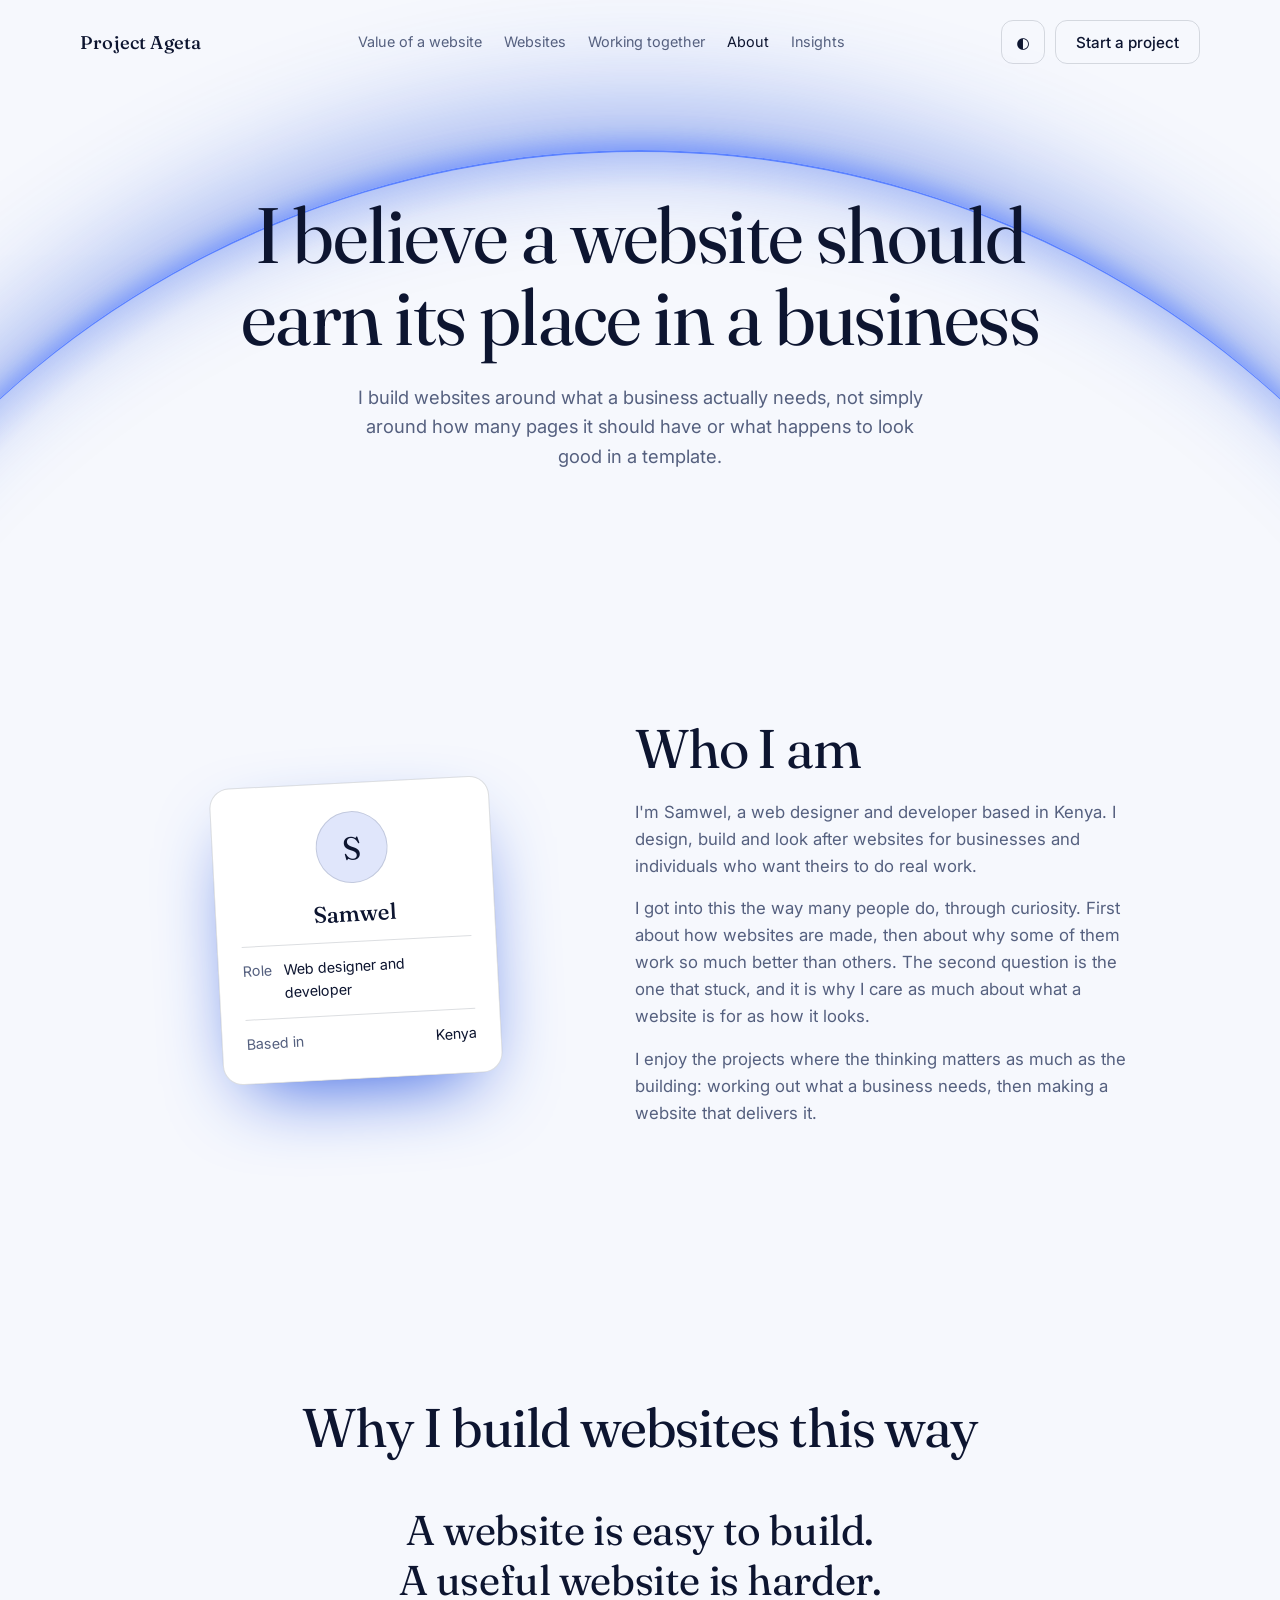
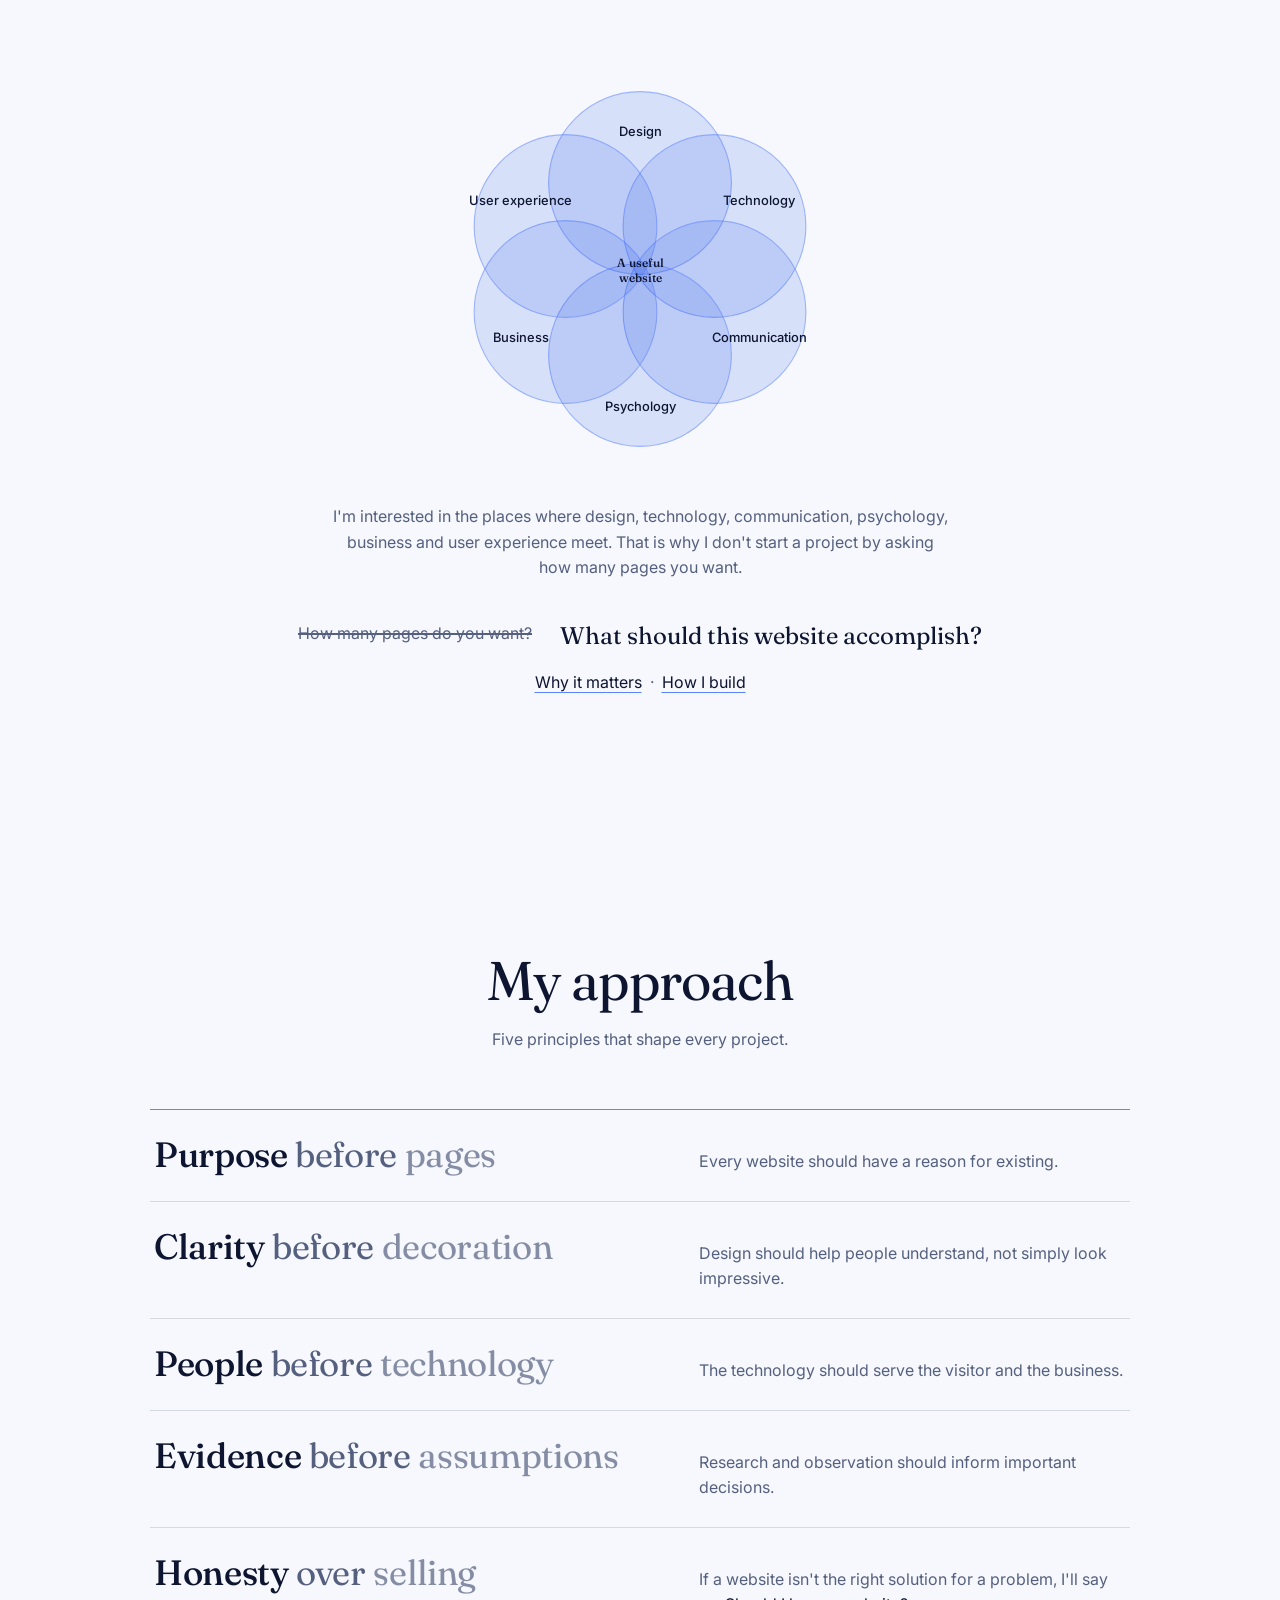
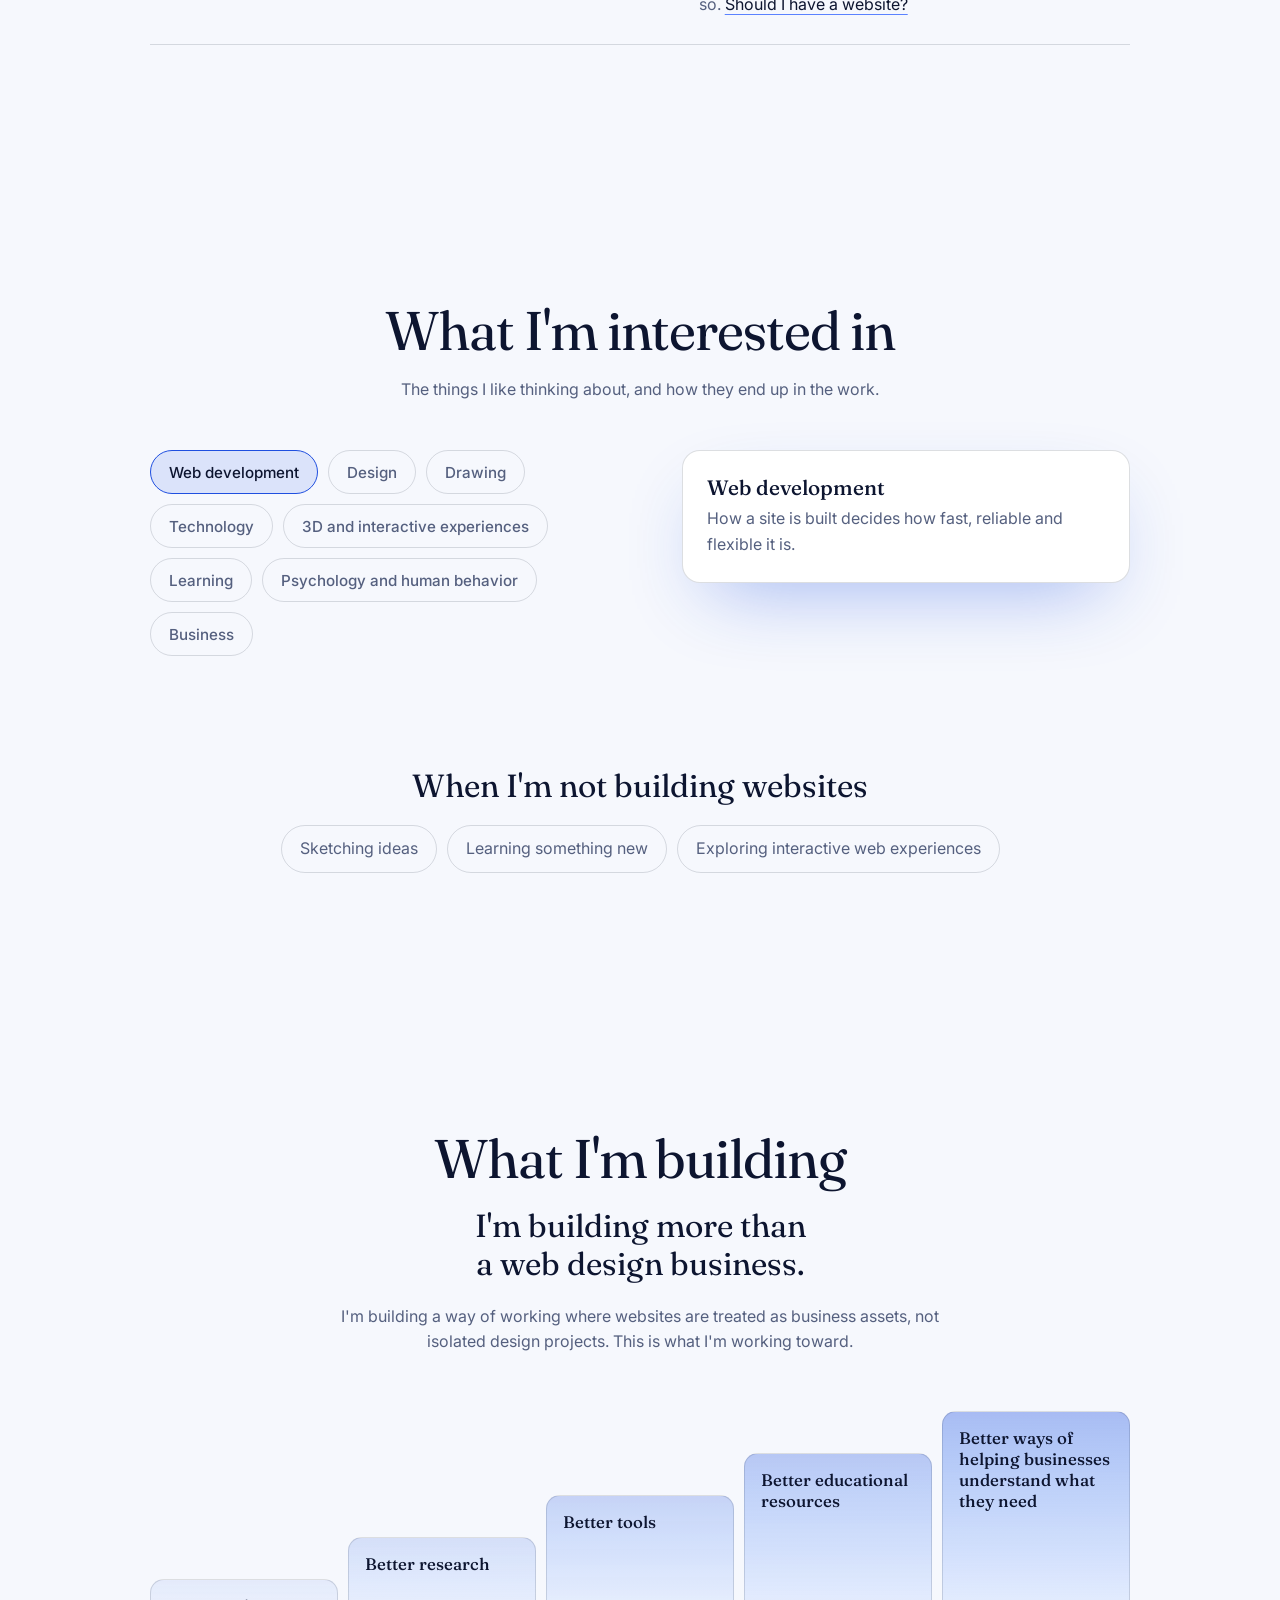
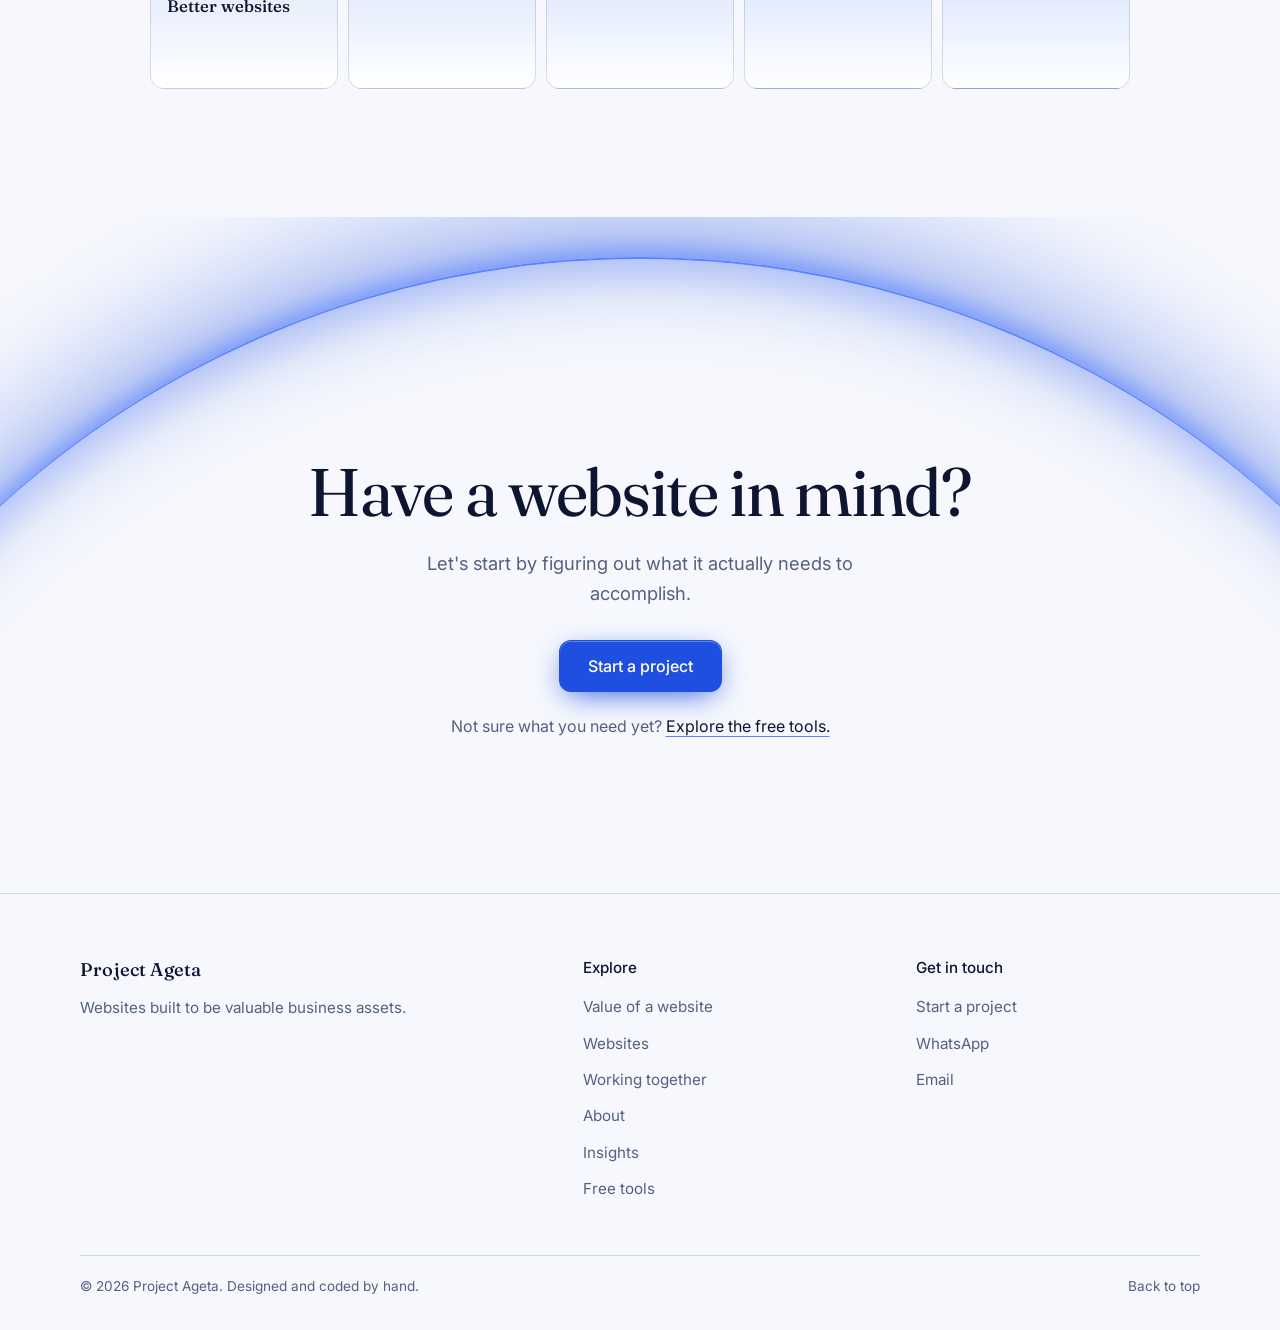
==== about.html @ 645644cd "Add files via upload" ====
<!DOCTYPE html>
<html lang="en">
<head>
<meta charset="utf-8">
<meta name="viewport" content="width=device-width, initial-scale=1, viewport-fit=cover">
<title>About | Project Ageta</title>
<link rel="stylesheet" href="https://fonts.googleapis.com/css2?family=Fraunces:opsz,wght@9..144,400;9..144,500&family=Inter:wght@400;500&display=swap">
<link rel="stylesheet" href="styles.css">
</head>
<body class="pg-about">
<section class="p1">
<div class="arc" aria-hidden="true"></div>
<div class="top" style="position:relative;padding:0">
<header>
<a class="brand" href="index.html">Project Ageta</a>
<nav id="nav" aria-label="Main"><a href="value-of-a-website.html">Value of a website</a><a href="websites.html">Websites</a><a href="working-together.html">Working together</a><a href="about.html" aria-current="page">About</a><a href="insights.html">Insights</a><a class="only-m" href="start-a-project.html">Start a project</a></nav>
<div class="hd-r"><button class="btn tg" id="tg" aria-label="Toggle light and dark theme">&#9680;</button><a class="btn start" href="start-a-project.html">Start a project</a><button class="btn tg burger" id="bg" aria-label="Open menu" aria-expanded="false" aria-controls="nav"><span></span><span></span><span></span></button></div>
</header>
</div>
<div class="in">
<h1>I believe a website should earn its place in a business</h1>
<p class="lead">I build websites around what a business actually needs, not simply around how many pages it should have or what happens to look good in a template.</p>
</div>
</section>
<section class="sec" id="who">
<div class="two">
<div class="idc"><div class="a2">S</div><b>Samwel</b><div class="r"><span>Role</span><span>Web designer and developer</span></div><div class="r"><span>Based in</span><span>Kenya</span></div></div>
<div><h2>Who I am</h2>
<p>I'm Samwel, a web designer and developer based in Kenya. I design, build and look after websites for businesses and individuals who want theirs to do real work.</p>
<p>I got into this the way many people do, through curiosity. First about how websites are made, then about why some of them work so much better than others. The second question is the one that stuck, and it is why I care as much about what a website is for as how it looks.</p>
<p>I enjoy the projects where the thinking matters as much as the building: working out what a business needs, then making a website that delivers it.</p></div>
</div>
</section>
<section class="sec" id="why">
<div class="in">
<div class="sh"><h2>Why I build websites this way</h2></div>
<p class="big">A website is easy to build. A useful website is harder.</p>
<svg class="iv" viewBox="0 0 400 400" role="img" aria-label="Six overlapping circles: design, technology, communication, psychology, business and user experience, meeting in the middle"><circle cx="200.0" cy="120.0" r="85"/><circle cx="269.3" cy="160.0" r="85"/><circle cx="269.3" cy="240.0" r="85"/><circle cx="200.0" cy="280.0" r="85"/><circle cx="130.7" cy="240.0" r="85"/><circle cx="130.7" cy="160.0" r="85"/><text x="200.0" y="76.0">Design</text><text x="310.9" y="140.0">Technology</text><text x="310.9" y="268.0">Communication</text><text x="200.0" y="332.0">Psychology</text><text x="89.1" y="268.0">Business</text><text x="89.1" y="140.0">User experience</text><text class="c" x="200" y="198">A useful</text><text class="c" x="200" y="212">website</text></svg>
<p class="wh">I'm interested in the places where design, technology, communication, psychology, business and user experience meet. That is why I don't start a project by asking how many pages you want.</p>
<div class="qq"><s>How many pages do you want?</s><b>What should this website accomplish?</b></div>
<p class="wh"><a class="lk" href="value-of-a-website.html">Why it matters</a> &nbsp;&middot;&nbsp; <a class="lk" href="websites.html#process">How I build</a></p>
</div>
</section>
<section class="sec" id="approach">
<div class="in">
<div class="sh"><h2>My approach</h2><p>Five principles that shape every project.</p></div>
<div class="pn"><div class="pr2"><h3><b>Purpose</b> <i>before</i> <span>pages</span></h3><p>Every website should have a reason for existing.</p></div><div class="pr2"><h3><b>Clarity</b> <i>before</i> <span>decoration</span></h3><p>Design should help people understand, not simply look impressive.</p></div><div class="pr2"><h3><b>People</b> <i>before</i> <span>technology</span></h3><p>The technology should serve the visitor and the business.</p></div><div class="pr2"><h3><b>Evidence</b> <i>before</i> <span>assumptions</span></h3><p>Research and observation should inform important decisions.</p></div><div class="pr2"><h3><b>Honesty</b> <i>over</i> <span>selling</span></h3><p>If a website isn't the right solution for a problem, I'll say so. <a class="lk" href="free-tools.html#should-i">Should I have a website?</a></p></div></div>
</div>
</section>
<section class="sec" id="interests">
<div class="in">
<div class="sh"><h2>What I'm interested in</h2><p>The things I like thinking about, and how they end up in the work.</p></div>
<div class="ig"><div class="ic" id="ic"></div><div class="iw" id="iw" aria-live="polite"></div></div>
<div class="out2"><h3>When I'm not building websites</h3><div><span>Sketching ideas</span><span>Learning something new</span><span>Exploring interactive web experiences</span></div></div>
</div>
</section>
<section class="sec" id="building">
<div class="in">
<div class="sh"><h2>What I'm building</h2><p class="pl">I'm building more than a web design business.</p></div>
<p class="wh">I'm building a way of working where websites are treated as business assets, not isolated design projects. This is what I'm working toward.</p>
<div class="sc"><div style="min-height:110px;--a:8%">Better websites</div><div style="min-height:152px;--a:15%">Better research</div><div style="min-height:194px;--a:22%">Better tools</div><div style="min-height:236px;--a:29%">Better educational resources</div><div style="min-height:278px;--a:36%">Better ways of helping businesses understand what they need</div></div>
</div>
</section>
<section class="cta7" id="start">
<div class="arc hi" aria-hidden="true"></div>
<div class="in">
<h2>Have a website in mind?</h2>
<p class="lead2">Let's start by figuring out what it actually needs to accomplish.</p>
<a class="btn solid" href="start-a-project.html">Start a project</a>
<p class="alt">Not sure what you need yet? <a href="free-tools.html">Explore the free tools.</a></p>
</div>
</section>
<footer>
<div class="ft">
<div><a class="brand" href="#">Project Ageta</a><p>Websites built to be valuable business assets.</p></div>
<div><h4>Explore</h4><ul><li><a href="value-of-a-website.html">Value of a website</a></li><li><a href="websites.html">Websites</a></li><li><a href="working-together.html">Working together</a></li><li><a href="about.html">About</a></li><li><a href="insights.html">Insights</a></li><li><a href="free-tools.html">Free tools</a></li></ul></div>
<div><h4>Get in touch</h4><ul><li><a href="start-a-project.html">Start a project</a></li><li><a href="https://wa.me/" data-contact="wa">WhatsApp</a></li><li><a href="mailto:" data-contact="email">Email</a></li></ul></div>
</div>
<div class="fb"><span>&copy; 2026 Project Ageta. Designed and coded by hand.</span><a href="#">Back to top</a></div>
</footer>
<script src="script.js" defer></script>
</body>
</html>
---- styles.css ----
/* ==========================================================
   Project Ageta: styles.css
   1. Shared base (tokens, reset, header, buttons, footer)
   2. Shared components used on more than one page
   3. Page styles, each scoped to its <body class="pg-...">
   ========================================================== */

/* 1. Shared base */
:root{--bg:#F6F8FD;--ink:#0D1530;--mute:#55607F;--line:rgba(13,21,48,.14);--panel:#fff;--blue:#1F4FE0;--glow:#5B82FF;--serif:"Fraunces",Georgia,serif;--sans:"Inter",system-ui,-apple-system,"Segoe UI",sans-serif; box-sizing:border-box;padding-top:env(safe-area-inset-top,0px);padding-bottom:env(safe-area-inset-bottom,0px)}
@media (prefers-color-scheme:dark){
:root:not([data-theme="light"]){--bg:#050916;--ink:#EEF2FF;--mute:#9AA5C9;--line:rgba(160,180,255,.18);--panel:#0B1226;--blue:#4D74FF;--glow:#7C9BFF}
}
:root[data-theme="dark"]{--bg:#050916;--ink:#EEF2FF;--mute:#9AA5C9;--line:rgba(160,180,255,.18);--panel:#0B1226;--blue:#4D74FF;--glow:#7C9BFF}
html{scroll-padding-top:env(safe-area-inset-top,0px)}
*,*::before,*::after{box-sizing:border-box;transition:background-color 1.4s ease,color 1.4s ease,border-color 1.4s ease,box-shadow 1.4s ease}
body{margin:0;background:var(--bg);color:var(--ink);font:400 1rem/1.6 var(--sans);-webkit-font-smoothing:antialiased;overflow-x:hidden}
a{color:inherit;text-decoration:none}
:focus-visible{outline:2px solid var(--glow);outline-offset:3px;border-radius:6px}
.arc{position:absolute;left:50%;top:150px;width:min(190vw,1900px);aspect-ratio:1;transform:translateX(-50%);border-radius:50%;pointer-events:none; border-top:2px solid var(--glow);background:radial-gradient(closest-side,transparent 96%,color-mix(in srgb,var(--glow) 16%,transparent) 100%); box-shadow:0 -6px 24px color-mix(in srgb,var(--glow) 70%,transparent),0 -40px 120px color-mix(in srgb,var(--blue) 45%,transparent),inset 0 40px 90px -30px color-mix(in srgb,var(--blue) 35%,transparent)}
header{display:flex;flex-wrap:wrap;align-items:center;justify-content:space-between;gap:8px 24px;padding:20px 0}
.brand{font:500 1.15rem var(--serif);letter-spacing:.01em}
nav{display:flex;flex-wrap:wrap;gap:4px 22px;font-size:.9rem;color:var(--mute)}
nav a:hover{color:var(--ink)}
nav .only-m{display:none}
.hd-r{display:flex;align-items:center;gap:10px}
.btn{display:inline-flex;align-items:center;justify-content:center;min-height:44px;padding:0 20px;border-radius:12px;font:500 .95rem var(--sans);border:1px solid var(--line);background:transparent;color:var(--ink);cursor:pointer}
.btn.solid{background:var(--blue);border-color:transparent;color:#fff;box-shadow:0 8px 30px -8px var(--blue),inset 0 1px 0 rgba(255,255,255,.3)}
.btn.solid:hover{filter:brightness(1.1)}
.tg{width:44px;padding:0}
.burger{display:none;flex-direction:column;gap:5px}
.burger span{display:block;width:18px;height:2px;border-radius:2px;background:var(--ink)}
@media (max-width:640px){
.hd-r .start{display:none}
.burger{display:inline-flex}
nav{display:none;order:3;width:100%;flex-direction:column;gap:0;text-align:center;font-size:1rem;border-top:1px solid var(--line);margin-top:8px}
nav.open{display:flex}
nav a{padding:12px 0;border-bottom:1px solid var(--line)}
nav .only-m{display:block;color:var(--ink)}
}
@media (prefers-reduced-motion:reduce){
*{transition:none!important}
}
.sec{padding:clamp(72px,10vw,128px) 20px;position:relative}
.in{max-width:1120px;margin:0 auto}
.sh{max-width:44rem;margin:0 auto;text-align:center}
h2{font:400 clamp(2rem,4.4vw,3.4rem)/1.1 var(--serif);letter-spacing:-.02em;margin:0;text-wrap:balance}
.sh p{color:var(--mute);margin:16px auto 0;max-width:34rem}
.more{margin-top:40px;text-align:center}
.arc.hi{top:40px}
footer{border-top:1px solid var(--line);padding:64px 20px 32px}
.ft{max-width:1120px;margin:0 auto;display:grid;grid-template-columns:1.6fr 1fr 1fr;gap:48px}
.ft p{margin:12px 0 0;max-width:22rem;color:var(--mute);font-size:.95rem}
.ft h4{font:500 .95rem var(--sans);margin:0 0 12px}
.ft ul{list-style:none;margin:0;padding:0}
.ft li a{display:inline-block;padding:6px 0;color:var(--mute);font-size:.95rem}
.ft li a:hover{color:var(--ink)}
.fb{max-width:1120px;margin:48px auto 0;padding-top:20px;border-top:1px solid var(--line);display:flex;justify-content:space-between;flex-wrap:wrap;gap:8px 24px;color:var(--mute);font-size:.85rem}
.fb a:hover{color:var(--ink)}
@media (max-width:760px){
footer{padding-top:48px}
.ft{grid-template-columns:1fr 1fr;gap:36px 24px}
.ft>div:first-child{grid-column:1/-1}
}

/* 2. Shared components */
.tiers{display:grid;grid-template-columns:repeat(3,1fr);align-items:end;max-width:1000px;margin:64px auto 0}
.tier{position:relative;display:flex;flex-direction:column;padding:28px;border:1px solid color-mix(in srgb,var(--glow) var(--g),var(--line));border-radius:20px;background:var(--panel);box-shadow:0 30px 80px -30px color-mix(in srgb,var(--blue) var(--g),transparent)}
.lv{display:flex;gap:6px;margin-bottom:20px}
.fine{margin:14px 0 0;text-align:center;font-size:.85rem;color:var(--mute)}
@media (max-width:860px){
.tiers{grid-template-columns:1fr;align-items:stretch;gap:16px}
}
.dc{flex:none;width:9px;height:9px;border-radius:50%;background:#F2B33D;box-shadow:0 0 0 4px rgba(242,179,61,.25)}
.pill{font-size:.72rem;padding:1px 8px;border:1px solid var(--line);border-radius:999px;background:var(--panel);color:var(--mute);white-space:nowrap}
.strip{position:relative;display:grid;grid-template-columns:repeat(4,1fr);gap:32px;max-width:1000px;margin:64px auto 0}
.strip::before{content:"";position:absolute;left:0;right:0;top:7px;height:1px;background:linear-gradient(90deg,var(--line),var(--blue))}
.st{position:relative;padding-top:38px}
.st::before{content:"";position:absolute;left:0;top:0;width:15px;height:15px;border-radius:50%;background:var(--bg);border:1px solid var(--line)}
.st:nth-child(2)::before{border-color:color-mix(in srgb,var(--blue) 30%,var(--line))}
.st:nth-child(3)::before{border-color:color-mix(in srgb,var(--blue) 65%,var(--line))}
.st:nth-child(4)::before{background:var(--blue);border-color:var(--blue);box-shadow:0 0 18px var(--blue)}
.st .n{display:block;font:400 2.6rem/1 var(--serif);font-variant-numeric:tabular-nums;color:var(--mute)}
@media (max-width:760px){
.strip{grid-template-columns:1fr;gap:36px}
.strip::before{right:auto;left:7px;top:8px;bottom:8px;width:1px;height:auto;background:linear-gradient(180deg,var(--line),var(--blue))}
}
.alt{margin:22px 0 0;color:var(--mute)}
.top{max-width:1120px;margin:0 auto;padding:0 20px}
nav a[aria-current]{color:var(--ink)}
.cta7{position:relative;overflow:hidden;padding:clamp(150px,20vw,240px) 20px clamp(96px,12vw,160px);text-align:center}
.big{max-width:720px;margin:48px auto 0;text-align:center;font:400 clamp(1.6rem,3.6vw,2.6rem)/1.2 var(--serif);letter-spacing:-.01em;text-wrap:balance}
.lk{color:var(--ink);text-decoration:underline;text-decoration-color:var(--glow);text-underline-offset:4px}

/* 3. Home (body.pg-home) */
:where(body.pg-home) .hero{position:relative;overflow:hidden;min-height:100vh;min-height:100svh;display:flex;flex-direction:column;padding:0 20px 48px}
:where(body.pg-home) .wrap{position:relative;width:100%;max-width:1120px;margin:0 auto;flex:1;display:flex;flex-direction:column}
:where(body.pg-home) .split{flex:1;display:flex;align-items:center;justify-content:center;padding:32px 0 24px}
:where(body.pg-home) .copy{max-width:820px;text-align:center}
:where(body.pg-home) .eyebrow{display:inline-block;padding:6px 16px;border:1px solid var(--line);border-radius:999px;font-size:.85rem;color:var(--mute);background:color-mix(in srgb,var(--panel) 70%,transparent)}
:where(body.pg-home) h1{font:400 clamp(2.4rem,6.4vw,4.9rem)/1.05 var(--serif);letter-spacing:-.02em;margin:24px auto 0;text-wrap:balance}
:where(body.pg-home) .hl{color:var(--blue)}
:where(body.pg-home) .lead{max-width:34rem;margin:22px auto 0;font-size:clamp(1rem,1.5vw,1.15rem);color:var(--mute)}
:where(body.pg-home) .cta{margin-top:32px;display:flex;flex-direction:column;align-items:center;gap:14px}
:where(body.pg-home) .cta .btn{min-height:52px;padding:0 28px;font-size:1rem}
:where(body.pg-home) .note{max-width:26rem;margin:0 auto;font-size:.85rem;color:var(--mute);opacity:0;transform:translateY(-4px);transition:opacity .25s,transform .25s;min-height:3.4em}
:where(body.pg-home) .cta:hover .note, :where(body.pg-home) .cta:focus-within .note{opacity:1;transform:none}
@media (hover:none){
:where(body.pg-home) .note{opacity:1;transform:none}
}
@media (max-width:640px){
:where(body.pg-home) .hero{padding:0 16px 40px}
:where(body.pg-home) .split{padding-top:40px}
}
@media (prefers-reduced-motion:reduce){
:where(body.pg-home) .note{opacity:1}
}
:where(body.pg-home) .vs{display:grid;grid-template-columns:1fr 1fr;margin:64px auto 0;max-width:920px;align-items:start}
:where(body.pg-home) .col{padding:32px;border:1px solid var(--line);border-radius:20px;background:var(--panel)}
:where(body.pg-home) .col h3{font:500 1.35rem var(--serif);margin:0 0 20px}
:where(body.pg-home) .col ul{list-style:none;margin:0;padding:0;display:grid;gap:14px}
:where(body.pg-home) .col li{display:flex;gap:12px;color:var(--mute)}
:where(body.pg-home) .col li::before{flex:none;width:20px;text-align:center}
:where(body.pg-home) .them{padding-right:48px}
:where(body.pg-home) .them li::before{content:"\00d7"}
:where(body.pg-home) .us{position:relative;z-index:1;margin:-20px 0 0 -16px;border-color:color-mix(in srgb,var(--glow) 55%,var(--line));box-shadow:0 30px 80px -30px color-mix(in srgb,var(--blue) 60%,transparent),0 0 0 6px color-mix(in srgb,var(--blue) 8%,transparent)}
:where(body.pg-home) .us li{color:var(--ink)}
:where(body.pg-home) .us li::before{content:"\2713";color:var(--blue)}
:where(body.pg-home) .mq{margin-top:48px;display:grid;gap:16px;-webkit-mask-image:linear-gradient(90deg,transparent,#000 8%,#000 92%,transparent);mask-image:linear-gradient(90deg,transparent,#000 8%,#000 92%,transparent)}
:where(body.pg-home) .mr{display:flex;width:max-content;animation:mq 70s linear infinite}
:where(body.pg-home) .mr.rev{animation-direction:reverse;animation-duration:85s}
:where(body.pg-home) .mq:hover .mr, :where(body.pg-home) .mq:focus-within .mr{animation-play-state:paused}
:where(body.pg-home) .v{display:block;width:270px;margin-right:16px;padding:18px 20px;border:1px solid var(--line);border-radius:16px;background:var(--panel);transition:border-color .3s,box-shadow .3s,background-color 1.4s,color 1.4s}
:where(body.pg-home) .v b{display:block;font:500 1.1rem var(--serif)}
:where(body.pg-home) .v span{display:block;margin-top:4px;font-size:.88rem;line-height:1.45;color:var(--mute)}
:where(body.pg-home) .v:hover, :where(body.pg-home) .v:focus-visible{border-color:var(--glow);box-shadow:0 12px 40px -16px var(--blue)}
@keyframes mq{to{transform:translateX(-50%)}}
@media (max-width:760px){
:where(body.pg-home) .vs{grid-template-columns:1fr}
:where(body.pg-home) .them{padding-right:32px}
:where(body.pg-home) .us{margin:16px 0 0}
:where(body.pg-home) .v{width:236px}
}
@media (prefers-reduced-motion:reduce){
:where(body.pg-home) .mr{animation:none}
:where(body.pg-home) .mq{overflow-x:auto}
}
:where(body.pg-home) .t1{--g:8%;min-height:360px;z-index:1;margin-right:-12px}
:where(body.pg-home) .t2{--g:30%;min-height:420px;z-index:2}
:where(body.pg-home) .t3{--g:55%;min-height:480px;z-index:3;margin-left:-12px}
:where(body.pg-home) .lv i{width:8px;height:8px;border-radius:50%;border:1px solid var(--blue)}
:where(body.pg-home) .lv i.on{background:var(--blue)}
:where(body.pg-home) .tier h3{font:500 1.6rem var(--serif);margin:0}
:where(body.pg-home) .tier .for{margin:8px 0 0;color:var(--mute);font-size:.95rem}
:where(body.pg-home) .tier ul{list-style:none;margin:auto 0 0;padding:20px 0 0;border-top:1px solid var(--line);display:grid;gap:10px;font-size:.92rem}
:where(body.pg-home) .tier li{display:flex;gap:10px}
:where(body.pg-home) .tier li::before{content:"\2713";color:var(--blue);flex:none}
@media (max-width:860px){
:where(body.pg-home) .tier{min-height:0!important;margin:0!important}
:where(body.pg-home) .tier ul{margin-top:24px}
}
:where(body.pg-home) .how{display:grid;grid-template-columns:5fr 7fr;gap:64px;align-items:start}
:where(body.pg-home) .how .left{position:sticky;top:32px}
:where(body.pg-home) .how .sub{color:var(--mute);margin:18px 0 28px;max-width:26rem}
:where(body.pg-home) .tl{list-style:none;margin:0;padding:0;position:relative}
:where(body.pg-home) .tl::before{content:"";position:absolute;left:7px;top:26px;bottom:26px;width:1px;background:var(--line)}
:where(body.pg-home) .tl li{position:relative;padding-left:44px;border-bottom:1px solid var(--line)}
:where(body.pg-home) .tl li:last-child{border-bottom:0}
:where(body.pg-home) .tl li::before{content:"";position:absolute;left:0;top:22px;width:15px;height:15px;border-radius:50%;background:var(--bg);border:1px solid var(--line);transition:background-color .3s,border-color .3s,box-shadow .3s}
:where(body.pg-home) .tl li:has(details[open])::before{background:var(--blue);border-color:var(--blue);box-shadow:0 0 16px var(--blue)}
:where(body.pg-home) .tl summary{list-style:none;cursor:pointer;display:flex;justify-content:space-between;align-items:flex-start;gap:16px;padding:16px 0}
:where(body.pg-home) .tl summary::-webkit-details-marker{display:none}
:where(body.pg-home) .tl summary b{display:block;font:500 1.3rem var(--serif)}
:where(body.pg-home) .tl summary span{display:block;margin-top:2px;color:var(--mute);font-size:.95rem}
:where(body.pg-home) .tl summary::after{content:"+";flex:none;width:28px;height:28px;display:grid;place-items:center;border:1px solid var(--line);border-radius:50%;color:var(--mute);transition:border-color .3s}
:where(body.pg-home) .tl details[open] summary::after{content:"\2212"}
:where(body.pg-home) .tl summary:hover::after{border-color:var(--glow)}
:where(body.pg-home) .tl details p{margin:0 0 18px;max-width:34rem;color:var(--mute)}
@media (max-width:860px){
:where(body.pg-home) .how{grid-template-columns:1fr;gap:32px}
:where(body.pg-home) .how .left{position:static}
}
:where(body.pg-home) .think-h{display:flex;justify-content:space-between;align-items:flex-end;gap:24px;flex-wrap:wrap}
:where(body.pg-home) .think-h p{color:var(--mute);margin:14px 0 0;max-width:32rem}
:where(body.pg-home) .docs{display:grid;grid-template-columns:repeat(3,1fr);gap:20px;margin-top:48px}
:where(body.pg-home) .doc{display:flex;flex-direction:column;border:1px solid var(--line);border-radius:20px;background:var(--panel);overflow:hidden;transition:border-color .3s,box-shadow .3s,background-color 1.4s}
:where(body.pg-home) .doc:hover, :where(body.pg-home) .doc:focus-visible{border-color:var(--glow);box-shadow:0 20px 60px -24px var(--blue)}
:where(body.pg-home) .pv{position:relative;height:176px;padding:22px 20px;overflow:hidden;border-bottom:1px solid var(--line);background:color-mix(in srgb,var(--blue) 5%,var(--panel))}
:where(body.pg-home) .ln{display:block;height:6px;border-radius:6px;background:var(--line);margin-top:9px}
:where(body.pg-home) .ln.h{height:11px;margin:0 0 16px;background:var(--ink);opacity:.75}
:where(body.pg-home) .soon{position:absolute;top:12px;right:12px;z-index:2;font-size:.75rem;padding:2px 10px;border:1px solid var(--line);border-radius:999px;color:var(--mute);background:var(--panel)}
:where(body.pg-home) .wf{margin-top:14px;padding:12px;border:1px solid var(--line);border-radius:10px 10px 0 0;background:var(--panel);height:150px}
:where(body.pg-home) .wr{display:flex;align-items:center;gap:8px;margin-top:9px}
:where(body.pg-home) .wr .ln{margin:0}
:where(body.pg-home) .bt{width:54px;height:16px;border-radius:5px;background:var(--blue)}
:where(body.pg-home) .dr{display:flex;gap:12px;align-items:flex-start;margin-top:16px}
:where(body.pg-home) .dr:first-of-type{margin-top:22px}
:where(body.pg-home) .tk{flex:none;width:18px;height:18px;border-radius:50%;border:1px solid var(--blue);color:var(--blue);font-size:.7rem;display:grid;place-items:center}
:where(body.pg-home) .dr div{flex:1}
:where(body.pg-home) .docb{display:flex;flex-direction:column;padding:22px}
:where(body.pg-home) .kind{font-size:.85rem;color:var(--blue)}
:where(body.pg-home) .doc h3{font:500 1.3rem/1.25 var(--serif);margin:6px 0 8px}
:where(body.pg-home) .doc .d{margin:0;color:var(--mute);font-size:.93rem}
@media (max-width:860px){
:where(body.pg-home) .docs{grid-template-columns:1fr}
:where(body.pg-home) .pv{height:168px}
}
:where(body.pg-home) .tools{overflow:hidden}
:where(body.pg-home) .tools::before{content:"";position:absolute;left:50%;top:-45%;width:min(140vw,1400px);aspect-ratio:1;transform:translateX(-50%);border-radius:50%;pointer-events:none;background:radial-gradient(closest-side,color-mix(in srgb,var(--blue) 15%,transparent),transparent)}
:where(body.pg-home) .tools .in{position:relative}
:where(body.pg-home) .tg4{display:grid;grid-template-columns:1fr 1fr;gap:20px;margin-top:56px}
:where(body.pg-home) .tool{position:relative;display:grid;grid-template-columns:132px 1fr;gap:22px;align-items:center;padding:24px;border:1px solid var(--line);border-radius:20px;background:var(--panel);transition:border-color .3s,box-shadow .3s,background-color 1.4s}
:where(body.pg-home) .tool:hover, :where(body.pg-home) .tool:focus-visible{border-color:var(--glow);box-shadow:0 24px 70px -26px var(--blue)}
:where(body.pg-home) .tv{height:108px;display:grid;place-items:center;padding:14px;border:1px solid var(--line);border-radius:12px;background:color-mix(in srgb,var(--blue) 6%,var(--panel))}
:where(body.pg-home) .tv svg{width:100%;height:auto}
:where(body.pg-home) .free{position:absolute;top:14px;right:14px;padding:2px 10px;border-radius:999px;background:var(--blue);color:#fff;font-size:.75rem}
:where(body.pg-home) .tool h3{font:500 1.3rem/1.25 var(--serif);margin:0 52px 6px 0}
:where(body.pg-home) .tool .d{margin:0;color:var(--mute);font-size:.93rem}
:where(body.pg-home) .sp{width:100%;display:grid;gap:9px}
:where(body.pg-home) .sp i{display:block;height:7px;border-radius:7px;background:linear-gradient(90deg,var(--blue),var(--glow))}
:where(body.pg-home) .ck{width:100%;display:grid;gap:10px}
:where(body.pg-home) .ck .wr{margin:0}
:where(body.pg-home) .tk.e{border-color:var(--line)}
@media (max-width:860px){
:where(body.pg-home) .tg4{grid-template-columns:1fr}
}
@media (max-width:560px){
:where(body.pg-home) .tool{grid-template-columns:1fr;gap:16px}
:where(body.pg-home) .tv{height:96px}
:where(body.pg-home) .tool h3{margin-top:0}
}
:where(body.pg-home) .who{display:grid;grid-template-columns:5fr 6fr;gap:80px;align-items:center;max-width:1000px;margin:0 auto}
:where(body.pg-home) .ph{position:relative;width:calc(100% - 18px);max-width:400px;justify-self:center}
:where(body.pg-home) .ph::before{content:"";position:absolute;inset:0;transform:translate(18px,18px);border:1px solid color-mix(in srgb,var(--glow) 50%,var(--line));border-radius:24px}
:where(body.pg-home) .pf{position:relative;aspect-ratio:4/5;overflow:hidden;border-radius:24px;border:1px solid var(--line);background:radial-gradient(120% 80% at 50% 0%,color-mix(in srgb,var(--blue) 32%,var(--panel)),var(--panel));box-shadow:0 30px 80px -30px var(--blue)}
:where(body.pg-home) .pf svg{position:absolute;left:0;bottom:0;width:100%;height:auto}
:where(body.pg-home) .atag{position:absolute;left:-24px;bottom:56px;z-index:2;padding:6px 14px;border-radius:10px;background:var(--panel);border:1px solid var(--line);font-size:.85rem;box-shadow:0 12px 30px -10px rgba(0,0,0,.4)}
:where(body.pg-home) .who h2{margin-bottom:18px}
:where(body.pg-home) .who .t{margin:0;max-width:32rem;color:var(--mute);font-size:1.05rem}
:where(body.pg-home) .q{margin:28px 0;padding-left:20px;border-left:2px solid var(--blue);font:400 1.5rem/1.3 var(--serif)}
:where(body.pg-home) .q span{display:block}
:where(body.pg-home) .q span+span{color:var(--mute)}
@media (max-width:860px){
:where(body.pg-home) .who{grid-template-columns:1fr;gap:48px}
:where(body.pg-home) .ph{justify-self:start;max-width:320px}
:where(body.pg-home) .atag{left:-8px}
}
:where(body.pg-home) .st h3{font:500 1.35rem var(--serif);margin:14px 0 6px}
:where(body.pg-home) .st p{margin:0;color:var(--mute);font-size:.95rem}
:where(body.pg-home) .close{margin:72px auto 0;text-align:center}
:where(body.pg-home) .close p{font:400 clamp(1.4rem,3vw,2rem)/1.25 var(--serif);margin:0 auto 28px;max-width:30rem;text-wrap:balance}
@media (max-width:760px){
:where(body.pg-home) .st{padding:0 0 0 44px}
:where(body.pg-home) .st::before{top:6px}
:where(body.pg-home) .st .n{font-size:2rem}
:where(body.pg-home) .close{margin-top:56px}
}
:where(body.pg-home) .end{overflow:hidden;padding-top:clamp(150px,20vw,240px);padding-bottom:clamp(96px,12vw,160px)}
:where(body.pg-home) .end .in{position:relative;text-align:center;max-width:760px}
:where(body.pg-home) .end h2{font-size:clamp(2.2rem,5.4vw,4.2rem);line-height:1.05}
:where(body.pg-home) .end .lead2{max-width:32rem;margin:22px auto 0;color:var(--mute);font-size:clamp(1rem,1.5vw,1.15rem)}
:where(body.pg-home) .end .btn.solid{margin-top:32px;min-height:52px;padding:0 28px;font-size:1rem}
:where(body.pg-home) .alt a{color:var(--ink);text-decoration:underline;text-decoration-color:var(--glow);text-underline-offset:4px}
:where(body.pg-home) .mono{position:absolute;inset:0;display:grid;place-items:center;font:400 clamp(5rem,12vw,8rem) var(--serif);color:var(--ink);opacity:.9}

/* 3. Value of a Website (body.pg-value) */
:where(body.pg-value) .p1{position:relative;overflow:hidden;padding:0 20px clamp(72px,10vw,120px);text-align:center}
:where(body.pg-value) .p1 .in{position:relative}
:where(body.pg-value) .p1 h1{font:400 clamp(2.4rem,6.4vw,4.9rem)/1.05 var(--serif);letter-spacing:-.02em;margin:clamp(56px,9vw,110px) auto 0;max-width:15ch;text-wrap:balance}
:where(body.pg-value) .rot{margin:28px auto 0;font:400 clamp(1.2rem,2.6vw,1.7rem)/1.3 var(--serif);color:var(--mute)}
:where(body.pg-value) .rot .k{display:block;min-height:1.4em;color:var(--blue);font-size:1.15em;transition:opacity .45s ease}
:where(body.pg-value) .rot .k.off{opacity:0}
:where(body.pg-value) .emp{display:flex;align-items:center;justify-content:center;gap:64px;margin-top:clamp(64px,9vw,110px);text-align:left}
:where(body.pg-value) .emp p{margin:0;max-width:14ch;font:400 clamp(1.7rem,3.6vw,2.7rem)/1.15 var(--serif);letter-spacing:-.01em}
:where(body.pg-value) .badge{position:relative;flex:none;width:210px;padding:38px 22px 20px;text-align:center;border:1px solid var(--line);border-radius:16px;background:var(--panel);box-shadow:0 30px 80px -30px var(--blue);transform:rotate(-4deg)}
:where(body.pg-value) .badge::before{content:"";position:absolute;top:13px;left:50%;width:44px;height:6px;margin-left:-22px;border-radius:6px;background:var(--line)}
:where(body.pg-value) .av{width:64px;height:64px;margin:0 auto 14px;border-radius:50%;border:1px solid var(--line);background:color-mix(in srgb,var(--blue) 14%,var(--panel))}
:where(body.pg-value) .badge b{display:block;font:500 1.15rem var(--serif)}
:where(body.pg-value) .badge span{display:block;margin-top:14px;font-size:.8rem;color:var(--mute)}
:where(body.pg-value) .badge .bl{width:72%;height:18px;margin:2px auto 0;border-bottom:1px dashed var(--mute)}
:where(body.pg-value) .bc{height:22px;margin-top:18px;opacity:.5;background:repeating-linear-gradient(90deg,var(--ink) 0 2px,transparent 2px 5px,var(--ink) 5px 6px,transparent 6px 10px)}
:where(body.pg-value) .gr{display:grid;grid-template-columns:repeat(3,1fr);gap:40px;max-width:1040px;margin:64px auto 0}
:where(body.pg-value) .gr h3{font:500 1.4rem var(--serif);margin:0 0 6px;padding-top:14px;border-top:1px solid var(--blue)}
:where(body.pg-value) .gr details{border-bottom:1px solid var(--line)}
:where(body.pg-value) .gr summary{list-style:none;cursor:pointer;display:flex;justify-content:space-between;align-items:center;gap:12px;padding:14px 0;font-weight:500}
:where(body.pg-value) .gr summary::-webkit-details-marker{display:none}
:where(body.pg-value) .gr summary::after{content:"+";flex:none;width:26px;height:26px;display:grid;place-items:center;border:1px solid var(--line);border-radius:50%;color:var(--mute);transition:border-color .3s}
:where(body.pg-value) .gr details[open] summary::after{content:"\2212"}
:where(body.pg-value) .gr summary:hover::after{border-color:var(--glow)}
:where(body.pg-value) .gr p{margin:0 0 14px;color:var(--mute);font-size:.95rem}
:where(body.pg-value) .stmt{max-width:820px;margin:clamp(72px,10vw,120px) auto 0;text-align:center}
:where(body.pg-value) .stmt p{margin:0;font:400 clamp(1.6rem,3.6vw,2.6rem)/1.2 var(--serif);letter-spacing:-.01em;text-wrap:balance}
:where(body.pg-value) .mt{max-width:400px;margin:36px auto 0;display:grid;gap:14px;text-align:left}
:where(body.pg-value) .mt div{display:grid;grid-template-columns:84px 1fr;align-items:center;gap:14px;color:var(--mute);font-size:.9rem}
:where(body.pg-value) .mt i{display:block;height:8px;border-radius:8px;background:var(--line);overflow:hidden}
:where(body.pg-value) .mt i::after{content:"";display:block;height:100%;width:var(--w);border-radius:8px;background:linear-gradient(90deg,var(--blue),var(--glow))}
:where(body.pg-value) .mt i.am::after{background:#F2B33D}
@media (max-width:860px){
:where(body.pg-value) .gr{grid-template-columns:1fr;gap:36px}
:where(body.pg-value) .emp{flex-direction:column;gap:44px;text-align:center}
}
:where(body.pg-value) .board{display:grid;grid-template-columns:5fr 7fr;gap:48px;max-width:1040px;margin:56px auto 0;align-items:start}
:where(body.pg-value) .list{border-top:1px solid var(--line)}
:where(body.pg-value) .jb{display:block;position:relative;width:100%;margin:0;padding:16px 16px 16px 20px;text-align:left;font:inherit;color:var(--ink);background:none;border:0;border-bottom:1px solid var(--line);cursor:pointer;transition:background-color .3s,color 1.4s,border-color 1.4s}
:where(body.pg-value) .jb::before{content:"";position:absolute;left:0;top:14px;bottom:14px;width:2px;border-radius:2px;background:var(--blue);opacity:0;transition:opacity .3s}
:where(body.pg-value) .jb:hover{background:color-mix(in srgb,var(--blue) 5%,transparent)}
:where(body.pg-value) .jb[aria-expanded="true"]{background:color-mix(in srgb,var(--blue) 8%,transparent)}
:where(body.pg-value) .jb[aria-expanded="true"]::before{opacity:1}
:where(body.pg-value) .jb b{display:block;font:500 1.2rem var(--serif)}
:where(body.pg-value) .jb span{display:block;margin-top:2px;font-size:.9rem;color:var(--mute)}
:where(body.pg-value) .slot{position:sticky;top:24px}
:where(body.pg-value) .slot[hidden]{display:none}
:where(body.pg-value) .panel{min-height:440px;padding:32px;border:1px solid var(--line);border-radius:20px;background:var(--panel);box-shadow:0 30px 80px -30px color-mix(in srgb,var(--blue) 55%,transparent);transition:opacity .18s}
:where(body.pg-value) .panel.sw{opacity:0}
:where(body.pg-value) .panel h3{font:500 clamp(1.6rem,3vw,2rem)/1.15 var(--serif);margin:0}
:where(body.pg-value) .panel p{margin:0;color:var(--mute)}
:where(body.pg-value) .panel .ld{margin-top:10px;font-size:1.05rem;color:var(--ink)}
:where(body.pg-value) .panel h4{font:500 .9rem var(--sans);color:var(--blue);margin:24px 0 6px}
:where(body.pg-value) .ex{margin-top:24px;padding:16px 18px;border:1px solid var(--line);border-radius:14px;background:color-mix(in srgb,var(--blue) 5%,var(--panel))}
:where(body.pg-value) .ex h4{margin:0 0 6px;display:flex;align-items:center;gap:8px;color:var(--ink)}
:where(body.pg-value) .ex h4::before{content:"";width:9px;height:9px;border-radius:50%;background:#F2B33D;box-shadow:0 0 0 4px rgba(242,179,61,.25)}
:where(body.pg-value) .lvl{display:inline-block;margin-top:20px;text-decoration:underline;text-decoration-color:var(--glow);text-underline-offset:4px}
@media (max-width:860px){
:where(body.pg-value) .board{grid-template-columns:1fr;gap:0}
:where(body.pg-value) .slot{position:static}
:where(body.pg-value) .panel{min-height:0;margin:8px 0 14px;padding:24px}
}
:where(body.pg-value) .lw{max-width:980px;margin:56px auto 0;padding:32px;border:1px solid var(--line);border-radius:24px;background:var(--panel);box-shadow:0 30px 80px -30px color-mix(in srgb,var(--blue) 50%,transparent)}
:where(body.pg-value) .stp{position:relative;display:flex;justify-content:space-between;max-width:520px;margin:0 auto}
:where(body.pg-value) .stp::before, :where(body.pg-value) .stp::after{content:"";position:absolute;left:22px;top:21px;height:2px;border-radius:2px}
:where(body.pg-value) .stp::before{right:22px;background:var(--line)}
:where(body.pg-value) .stp::after{width:calc((100% - 44px)*var(--p,0));background:var(--blue);transition:width .4s ease}
:where(body.pg-value) .sb{position:relative;z-index:1;width:44px;height:44px;padding:0;border-radius:50%;border:1px solid var(--line);background:var(--panel);color:var(--mute);font:500 1rem var(--sans);cursor:pointer;transition:border-color .3s,background-color .3s,color .3s,box-shadow .3s}
:where(body.pg-value) .sb.on{border-color:var(--blue);color:var(--ink)}
:where(body.pg-value) .sb:hover{border-color:var(--glow)}
:where(body.pg-value) .sb[aria-pressed="true"]{background:var(--blue);border-color:var(--blue);color:#fff;box-shadow:0 0 22px var(--blue)}
:where(body.pg-value) .cap{margin:14px 0 0;text-align:center;font-size:.85rem;color:var(--mute)}
:where(body.pg-value) .flow{display:flex;flex-wrap:wrap;align-items:center;justify-content:center;gap:10px 6px;min-height:64px;margin:32px 0 0}
:where(body.pg-value) .nd{padding:10px 14px;border:1px solid var(--line);border-radius:12px;background:var(--panel);font-size:.9rem;color:var(--mute)}
:where(body.pg-value) .nd.nw{border-color:var(--blue);background:color-mix(in srgb,var(--blue) 9%,var(--panel));color:var(--ink);box-shadow:0 8px 26px -12px var(--blue);animation:pop .5s ease}
:where(body.pg-value) .ar{padding:0 2px;color:var(--mute);opacity:.6}
:where(body.pg-value) .ar::before{content:"\2192"}
:where(body.pg-value) .lt{display:grid;grid-template-columns:1.3fr 1fr;gap:32px;margin-top:28px;padding-top:28px;border-top:1px solid var(--line)}
:where(body.pg-value) .lt h3{font:500 1.5rem var(--serif);margin:0 0 8px}
:where(body.pg-value) .lt p{margin:0;color:var(--mute)}
:where(body.pg-value) .lt h4{font:500 .9rem var(--sans);color:var(--blue);margin:0 0 4px}
:where(body.pg-value) .lt p+h4{margin-top:16px}
:where(body.pg-value) .note2{max-width:640px;margin:24px auto 0;text-align:center;color:var(--mute)}
@keyframes pop{from{opacity:0;transform:translateY(6px)}to{opacity:1;transform:none}}
@media (max-width:760px){
:where(body.pg-value) .lw{padding:20px}
:where(body.pg-value) .lt{grid-template-columns:1fr;gap:20px}
:where(body.pg-value) .flow{flex-direction:column;flex-wrap:nowrap}
:where(body.pg-value) .ar::before{content:"\2193"}
}
@media (prefers-reduced-motion:reduce){
:where(body.pg-value) .nd.nw{animation:none}
}
:where(body.pg-value) .tabs{display:flex;flex-wrap:wrap;justify-content:center;gap:8px;margin-top:40px}
:where(body.pg-value) .tb{min-height:44px;padding:0 20px;border:1px solid var(--line);border-radius:999px;background:none;color:var(--mute);font:500 .95rem var(--sans);cursor:pointer;transition:background-color .3s,border-color .3s,color .3s,box-shadow .3s}
:where(body.pg-value) .tb:hover{border-color:var(--glow)}
:where(body.pg-value) .tb[aria-pressed="true"]{background:var(--blue);border-color:var(--blue);color:#fff;box-shadow:0 8px 30px -10px var(--blue)}
:where(body.pg-value) .mj{display:grid;grid-template-columns:1fr 1.1fr;gap:40px;max-width:980px;margin:32px auto 0;padding:32px;border:1px solid var(--line);border-radius:24px;background:var(--panel);box-shadow:0 30px 80px -30px color-mix(in srgb,var(--blue) 50%,transparent)}
:where(body.pg-value) .mj h3{font:500 1.6rem/1.2 var(--serif);margin:0 0 6px}
:where(body.pg-value) .mj .cb{margin:0 0 14px;color:var(--blue);font-size:.95rem}
:where(body.pg-value) .mj p{margin:0;color:var(--mute)}
:where(body.pg-value) .chips{display:grid;grid-template-columns:1fr 1fr;gap:10px;align-content:start}
:where(body.pg-value) .ch{display:flex;align-items:center;gap:8px;padding:10px 12px;border:1px solid var(--line);border-radius:12px;font-size:.9rem;color:var(--mute);opacity:.75;transition:border-color .3s,background-color .3s,color .3s,box-shadow .3s,opacity .3s}
:where(body.pg-value) .ch::before{content:"";flex:none;display:grid;place-items:center;width:16px;height:16px;border-radius:50%;border:1px solid var(--line);font-size:.65rem}
:where(body.pg-value) .ch:hover{border-color:var(--glow)}
:where(body.pg-value) .ch.lit{opacity:1;color:var(--ink);border-color:var(--blue);background:color-mix(in srgb,var(--blue) 9%,transparent);box-shadow:0 8px 26px -14px var(--blue)}
:where(body.pg-value) .ch.lit::before{content:"\2713";border-color:var(--blue);color:var(--blue)}
:where(body.pg-value) .pr{max-width:640px;margin:44px auto 0;text-align:center}
:where(body.pg-value) .pr p{margin:0 0 22px;font:400 clamp(1.4rem,3vw,2rem)/1.2 var(--serif);text-wrap:balance}
@media (max-width:760px){
:where(body.pg-value) .mj{grid-template-columns:1fr;gap:24px;padding:20px}
}
:where(body.pg-value) .q0{margin:56px auto 0;text-align:center;color:var(--mute)}
:where(body.pg-value) .q0 span, :where(body.pg-value) .q1 span{display:block;font-size:.9rem;margin-bottom:6px}
:where(body.pg-value) .q0 s{font:400 clamp(1.2rem,2.6vw,1.6rem) var(--serif);text-decoration-thickness:2px;text-decoration-color:var(--mute)}
:where(body.pg-value) .qa{max-width:760px;margin:28px auto 0;padding:28px;text-align:center;border:1px solid color-mix(in srgb,var(--glow) 55%,var(--line));border-radius:20px;background:var(--panel);box-shadow:0 30px 80px -30px color-mix(in srgb,var(--blue) 55%,transparent)}
:where(body.pg-value) .qa span{display:block;margin-bottom:8px;font-size:.9rem;color:var(--mute)}
:where(body.pg-value) .qa b{display:block;font:400 clamp(1.6rem,3.6vw,2.6rem)/1.15 var(--serif);letter-spacing:-.01em;text-wrap:balance}
:where(body.pg-value) .stem{width:1px;height:32px;margin:0 auto;background:color-mix(in srgb,var(--blue) 60%,var(--line))}
:where(body.pg-value) .drv{position:relative;display:grid;grid-template-columns:repeat(6,1fr);max-width:1040px;margin:0 auto;padding-top:32px}
:where(body.pg-value) .drv::before{content:"";position:absolute;top:0;left:calc(100%/12);right:calc(100%/12);height:1px;background:color-mix(in srgb,var(--blue) 60%,var(--line))}
:where(body.pg-value) .dv{position:relative;margin:0 6px;padding:16px 14px;border:1px solid var(--line);border-radius:14px;background:var(--panel)}
:where(body.pg-value) .dv::after{content:"";position:absolute;top:-32px;left:50%;width:1px;height:32px;background:color-mix(in srgb,var(--blue) 60%,var(--line))}
:where(body.pg-value) .dv b{display:block;margin-bottom:4px;font:500 1.1rem var(--serif)}
:where(body.pg-value) .dv span{font-size:.85rem;line-height:1.45;color:var(--mute)}
:where(body.pg-value) .after{max-width:560px;margin:40px auto 0;text-align:center}
:where(body.pg-value) .after p{margin:0 0 20px;color:var(--mute)}
:where(body.pg-value) .cta7 .in{position:relative;max-width:760px}
:where(body.pg-value) .cta7 h2{font-size:clamp(2.2rem,5.4vw,4.2rem);line-height:1.05}
:where(body.pg-value) .cta7 .lead2{max-width:32rem;margin:22px auto 0;color:var(--mute);font-size:clamp(1rem,1.5vw,1.15rem)}
:where(body.pg-value) .cta7 .btn.solid{margin-top:32px;min-height:52px;padding:0 28px;font-size:1rem}
:where(body.pg-value) .alt a{color:var(--ink);text-decoration:underline;text-decoration-color:var(--glow);text-underline-offset:4px}
@media (max-width:860px){
:where(body.pg-value) .drv{grid-template-columns:1fr 1fr;gap:12px 0}
:where(body.pg-value) .drv::before, :where(body.pg-value) .dv::after{display:none}
}

/* 3. Websites (body.pg-websites) */
:where(body.pg-websites) .p1{position:relative;overflow:hidden;padding:0 20px clamp(72px,10vw,120px);text-align:center}
:where(body.pg-websites) .p1 .in{position:relative}
:where(body.pg-websites) .p1 h1{font:400 clamp(2.4rem,6.4vw,4.9rem)/1.05 var(--serif);letter-spacing:-.02em;margin:clamp(56px,9vw,110px) auto 0;max-width:15ch;text-wrap:balance}
:where(body.pg-websites) .p1 h1{max-width:18ch}
:where(body.pg-websites) .p1 .lead{max-width:36rem;margin:24px auto 0;color:var(--mute);font-size:clamp(1rem,1.6vw,1.15rem)}
:where(body.pg-websites) .kinds{display:grid;grid-template-columns:repeat(4,1fr);max-width:1040px;margin:clamp(48px,7vw,80px) auto 0;text-align:left}
:where(body.pg-websites) .kd{padding:20px 24px 0 0;border-top:1px solid color-mix(in srgb,var(--blue) 60%,var(--line))}
:where(body.pg-websites) .kd b{display:block;margin-bottom:6px;font:500 1.25rem var(--serif)}
:where(body.pg-websites) .kd span{font-size:.95rem;color:var(--mute)}
:where(body.pg-websites) .lg{max-width:980px;margin:56px auto 0;border-top:1px solid var(--line)}
:where(body.pg-websites) .lr{display:grid;grid-template-columns:220px 1fr auto;gap:24px;align-items:baseline;padding:22px 8px;border-bottom:1px solid var(--line);transition:background-color .3s}
:where(body.pg-websites) a.lr:hover{background:color-mix(in srgb,var(--blue) 5%,transparent)}
:where(body.pg-websites) .lr b{font:500 1.6rem var(--serif)}
:where(body.pg-websites) .lr span{color:var(--mute)}
:where(body.pg-websites) .lr i{font-style:normal;font-size:.9rem;color:var(--mute);white-space:nowrap}
:where(body.pg-websites) a.lr:hover i{color:var(--ink)}
:where(body.pg-websites) .sh p a{color:var(--ink);text-decoration:underline;text-decoration-color:var(--glow);text-underline-offset:4px}
@media (max-width:860px){
:where(body.pg-websites) .kinds{grid-template-columns:1fr 1fr;gap:28px 0}
}
@media (max-width:760px){
:where(body.pg-websites) .kinds{grid-template-columns:1fr}
:where(body.pg-websites) .lr{grid-template-columns:1fr;gap:6px;padding:20px 4px}
}
:where(body.pg-websites) .t1{--g:8%;min-height:360px;z-index:1;margin-right:-12px}
:where(body.pg-websites) .t2{--g:30%;min-height:420px;z-index:2}
:where(body.pg-websites) .t3{--g:55%;min-height:480px;z-index:3;margin-left:-12px}
:where(body.pg-websites) .lv i{width:8px;height:8px;border-radius:50%;border:1px solid var(--blue)}
:where(body.pg-websites) .lv i.on{background:var(--blue)}
:where(body.pg-websites) .tier h3{font:500 1.6rem var(--serif);margin:0}
:where(body.pg-websites) .tier .for{margin:8px 0 0;color:var(--mute);font-size:.95rem}
:where(body.pg-websites) .tier ul{list-style:none;margin:auto 0 0;padding:20px 0 0;border-top:1px solid var(--line);display:grid;gap:10px;font-size:.92rem}
:where(body.pg-websites) .tier li{display:flex;gap:10px}
:where(body.pg-websites) .tier li::before{content:"\2713";color:var(--blue);flex:none}
@media (max-width:860px){
:where(body.pg-websites) .tier{min-height:0!important;margin:0!important}
:where(body.pg-websites) .tier ul{margin-top:24px}
}
:where(body.pg-websites) .t1{min-height:400px}
:where(body.pg-websites) .t2{min-height:460px}
:where(body.pg-websites) .t3{min-height:520px}
:where(body.pg-websites) .pc{margin:18px 0 0;font-size:.85rem;color:var(--mute)}
:where(body.pg-websites) .pc b{display:block;margin-top:2px;font:500 1.9rem var(--serif);color:var(--ink)}
:where(body.pg-websites) .tier ul{margin-top:auto}
:where(body.pg-websites) .tier .pc+ul{margin-top:24px}
:where(body.pg-websites) .cmpw{max-width:760px;margin:48px auto 0;text-align:center}
:where(body.pg-websites) .cmpw summary{display:inline-flex;align-items:center;justify-content:center;gap:8px;min-height:44px;padding:0 20px;list-style:none;cursor:pointer;border:1px solid var(--line);border-radius:12px;font:500 .95rem var(--sans);transition:border-color .3s}
:where(body.pg-websites) .cmpw summary::-webkit-details-marker{display:none}
:where(body.pg-websites) .cmpw summary::after{content:"+";color:var(--mute)}
:where(body.pg-websites) .cmpw[open] summary::after{content:"\2212"}
:where(body.pg-websites) .cmpw summary:hover{border-color:var(--glow)}
:where(body.pg-websites) .cmpw table{width:100%;margin-top:24px;border-collapse:collapse;text-align:center}
:where(body.pg-websites) .cmpw th, :where(body.pg-websites) .cmpw td{padding:14px 8px;border-bottom:1px solid var(--line)}
:where(body.pg-websites) .cmpw thead th{font:500 1.05rem var(--serif)}
:where(body.pg-websites) .cmpw tbody th{text-align:left;font-weight:400;color:var(--ink)}
:where(body.pg-websites) .cmpw td{color:var(--mute)}
:where(body.pg-websites) .cmpw td.y{color:var(--blue);font-weight:500}
:where(body.pg-websites) .vh{position:absolute;width:1px;height:1px;overflow:hidden;clip:rect(0 0 0 0);white-space:nowrap}
:where(body.pg-websites) .dn{max-width:560px;margin:32px auto 0;text-align:center;color:var(--mute)}
:where(body.pg-websites) .dn a{color:var(--ink);text-decoration:underline;text-decoration-color:var(--glow);text-underline-offset:4px}
:where(body.pg-websites) .tp{display:grid;grid-template-columns:1fr 1fr;gap:40px;align-items:center;max-width:980px;margin:clamp(72px,10vw,120px) auto 0;padding:36px;border:1px solid var(--line);border-radius:24px;background:var(--panel);box-shadow:0 30px 80px -30px color-mix(in srgb,var(--blue) 50%,transparent)}
:where(body.pg-websites) .tp h3{margin:0 0 12px;font:400 clamp(1.6rem,3vw,2.2rem)/1.15 var(--serif);letter-spacing:-.01em}
:where(body.pg-websites) .tp p{margin:0;color:var(--mute)}
:where(body.pg-websites) .tp p+p{margin-top:12px}
:where(body.pg-websites) .ctl{display:grid;grid-template-columns:1fr 1fr;gap:10px}
:where(body.pg-websites) .cx{display:flex;align-items:center;gap:8px;padding:10px 14px;border:1px solid var(--line);border-radius:12px;font-size:.92rem}
:where(body.pg-websites) .cx::before{content:"";flex:none;width:6px;height:6px;border-radius:50%;background:var(--blue)}
@media (max-width:760px){
:where(body.pg-websites) .tp{grid-template-columns:1fr;gap:24px;padding:22px}
:where(body.pg-websites) .cmpw th, :where(body.pg-websites) .cmpw td{padding:12px 4px;font-size:.9rem}
}
:where(body.pg-websites) .cta7 .in{position:relative;max-width:760px}
:where(body.pg-websites) .cta7 h2{font-size:clamp(2.2rem,5.4vw,4.2rem);line-height:1.05}
:where(body.pg-websites) .cta7 .lead2{max-width:32rem;margin:22px auto 0;color:var(--mute);font-size:clamp(1rem,1.5vw,1.15rem)}
:where(body.pg-websites) .cta7 .btn.solid{margin-top:32px;min-height:52px;padding:0 28px;font-size:1rem}
:where(body.pg-websites) .alt a{color:var(--ink);text-decoration:underline;text-decoration-color:var(--glow);text-underline-offset:4px}
:where(body.pg-websites) .pl{max-width:30rem;margin:18px auto 0;font:400 clamp(1.4rem,3vw,2rem)/1.2 var(--serif);text-wrap:balance}
:where(body.pg-websites) .hb{display:grid;grid-template-columns:200px 1fr;gap:56px;align-items:start;max-width:1040px;margin:64px auto 0}
:where(body.pg-websites) .rail{position:sticky;top:96px;display:grid}
:where(body.pg-websites) .rail::before, :where(body.pg-websites) .rail::after{content:"";position:absolute;left:7px;top:10px;width:1px}
:where(body.pg-websites) .rail::before{bottom:10px;background:var(--line)}
:where(body.pg-websites) .rail::after{height:calc((100% - 20px)*var(--p,0));background:var(--blue);transition:height .4s ease}
:where(body.pg-websites) .rl{position:relative;display:block;padding:10px 0 10px 32px;font-size:.95rem;color:var(--mute);transition:color .3s}
:where(body.pg-websites) .rl::before{content:"";position:absolute;left:0;top:13px;width:15px;height:15px;border-radius:50%;background:var(--bg);border:1px solid var(--line);transition:background-color .3s,border-color .3s,box-shadow .3s}
:where(body.pg-websites) .rl:hover{color:var(--ink)}
:where(body.pg-websites) .rl.pa::before{border-color:var(--blue)}
:where(body.pg-websites) .rl.on{color:var(--ink);font-weight:500}
:where(body.pg-websites) .rl.on::before{background:var(--blue);border-color:var(--blue);box-shadow:0 0 16px var(--blue)}
:where(body.pg-websites) .sp{min-height:60vh;padding:0 0 48px;border-top:1px solid var(--line)}
:where(body.pg-websites) .sph{display:flex;align-items:baseline;gap:16px;width:100%;padding:24px 0 6px;background:none;border:0;text-align:left;color:var(--ink);font:inherit;cursor:default}
:where(body.pg-websites) .sph .n{font:400 2.4rem/1 var(--serif);font-variant-numeric:tabular-nums;color:var(--mute)}
:where(body.pg-websites) .sph b{font:500 clamp(1.5rem,2.6vw,1.9rem)/1.15 var(--serif)}
:where(body.pg-websites) .spb p{max-width:36rem;margin:12px 0 0;color:var(--mute)}
:where(body.pg-websites) .cl{display:flex;flex-wrap:wrap;align-items:center;gap:8px 6px;margin-top:18px}
:where(body.pg-websites) .cl span{padding:6px 12px;border:1px solid var(--line);border-radius:999px;font-size:.88rem}
:where(body.pg-websites) .cl i{font-style:normal;color:var(--mute)}
:where(body.pg-websites) .out{max-width:36rem;margin-top:20px;padding:14px 16px;border:1px solid var(--line);border-radius:14px;background:color-mix(in srgb,var(--blue) 5%,var(--panel))}
:where(body.pg-websites) .out h4{margin:0 0 4px;display:flex;align-items:center;gap:8px;font:500 .9rem var(--sans)}
:where(body.pg-websites) .out h4::before{content:"";width:9px;height:9px;border-radius:50%;background:#F2B33D;box-shadow:0 0 0 4px rgba(242,179,61,.25)}
:where(body.pg-websites) .out p{margin:0}
:where(body.pg-websites) .wg{display:grid;grid-template-columns:1fr 1fr;gap:40px 48px;max-width:980px;margin:56px auto 0}
:where(body.pg-websites) .wy{padding-top:18px;border-top:1px solid color-mix(in srgb,var(--blue) 60%,var(--line))}
:where(body.pg-websites) .wy h3{margin:0 0 8px;font:500 1.4rem/1.25 var(--serif)}
:where(body.pg-websites) .wy p{margin:0;color:var(--mute)}
@media (max-width:860px){
:where(body.pg-websites) .hb{grid-template-columns:1fr;gap:0}
:where(body.pg-websites) .rail{display:none}
:where(body.pg-websites) .sp{min-height:0;padding:0}
:where(body.pg-websites) .sph{padding:18px 0;cursor:pointer}
:where(body.pg-websites) .sph::after{content:"+";flex:none;margin-left:auto;width:28px;height:28px;display:grid;place-items:center;border:1px solid var(--line);border-radius:50%;color:var(--mute);font-size:1rem}
:where(body.pg-websites) .sp.open .sph::after{content:"\2212"}
:where(body.pg-websites) .spb{display:none;padding-bottom:22px}
:where(body.pg-websites) .sp.open .spb{display:block}
:where(body.pg-websites) .wg{grid-template-columns:1fr;gap:32px}
}

/* 3. Working Together (body.pg-working) */
:where(body.pg-working) .p1{position:relative;overflow:hidden;padding:0 20px clamp(72px,10vw,120px);text-align:center}
:where(body.pg-working) .p1 .in{position:relative}
:where(body.pg-working) .p1 h1{font:400 clamp(2.4rem,6.4vw,4.9rem)/1.05 var(--serif);letter-spacing:-.02em;margin:clamp(56px,9vw,110px) auto 0;max-width:15ch;text-wrap:balance}
:where(body.pg-working) .p1 h1{max-width:18ch}
:where(body.pg-working) .p1 .lead{max-width:36rem;margin:24px auto 0;color:var(--mute);font-size:clamp(1rem,1.6vw,1.15rem)}
:where(body.pg-working) .p1 .lead{max-width:36rem;margin:24px auto 0;color:var(--mute);font-size:clamp(1rem,1.6vw,1.15rem)}
:where(body.pg-working) .st h3{font:500 1.35rem var(--serif);margin:14px 0 6px}
:where(body.pg-working) .st p{margin:0;color:var(--mute);font-size:.95rem}
@media (max-width:760px){
:where(body.pg-working) .st{padding:0 0 0 44px}
:where(body.pg-working) .st::before{top:6px}
:where(body.pg-working) .st .n{font-size:2rem}
:where(body.pg-working) .close{margin-top:56px}
}
:where(body.pg-working) a.st{display:block}
:where(body.pg-working) a.st:hover h3{color:var(--blue)}
:where(body.pg-working) .p1 .strip{margin-top:clamp(48px,7vw,80px);text-align:left}
:where(body.pg-working) .bf{display:grid;grid-template-columns:1fr 1fr;gap:40px;padding:36px 0;border-top:1px solid var(--line)}
:where(body.pg-working) .bf .n{display:block;font:400 2.4rem/1 var(--serif);font-variant-numeric:tabular-nums;color:var(--mute)}
:where(body.pg-working) .bf h3{margin:14px 0 8px;font:500 1.6rem/1.2 var(--serif)}
:where(body.pg-working) .bf p{margin:0;color:var(--mute)}
:where(body.pg-working) .bl{max-width:980px;margin:48px auto 0}
:where(body.pg-working) .chp{display:flex;flex-wrap:wrap;gap:8px;align-content:start}
:where(body.pg-working) .chp span{padding:8px 14px;border:1px solid var(--line);border-radius:999px;font-size:.92rem}
:where(body.pg-working) .qt{padding:6px 0 6px 20px;border-left:2px solid var(--blue);font:400 1.3rem/1.35 var(--serif)}
:where(body.pg-working) .qt a{display:inline-block;margin-top:12px;font:400 .95rem var(--sans);color:var(--ink);text-decoration:underline;text-decoration-color:var(--glow);text-underline-offset:4px}
:where(body.pg-working) .prop{padding:20px 22px;border:1px solid var(--line);border-radius:14px;background:var(--panel);box-shadow:0 30px 80px -30px color-mix(in srgb,var(--blue) 50%,transparent);transform:rotate(1.5deg)}
:where(body.pg-working) .prop h4{margin:0 0 6px;font:500 1.1rem var(--serif)}
:where(body.pg-working) .prop div{display:flex;justify-content:space-between;align-items:center;gap:12px;padding:10px 0;border-bottom:1px solid var(--line);font-size:.92rem}
:where(body.pg-working) .prop div:last-child{border-bottom:0}
:where(body.pg-working) .prop i{display:block;width:70px;height:6px;border-radius:6px;background:var(--line)}
:where(body.pg-working) .prop span{color:var(--mute)}
:where(body.pg-working) .cp{position:relative;display:grid;grid-template-columns:repeat(5,1fr);max-width:900px;margin:56px auto 0;text-align:center}
:where(body.pg-working) .cp::before{content:"";position:absolute;left:10%;right:10%;top:35px;height:1px;background:var(--line)}
:where(body.pg-working) .cn{position:relative}
:where(body.pg-working) .cn .tag{display:block;height:20px;font-size:.78rem;color:var(--mute)}
:where(body.pg-working) .cn i{position:relative;z-index:1;display:block;width:15px;height:15px;margin:8px auto 10px;border-radius:50%;background:var(--bg);border:1px solid var(--blue)}
:where(body.pg-working) .cn.rv i{background:#F2B33D;border-color:#F2B33D;box-shadow:0 0 0 5px rgba(242,179,61,.25)}
:where(body.pg-working) .cn.rv .tag{color:var(--ink)}
:where(body.pg-working) .cn b{font:500 1rem var(--serif)}
:where(body.pg-working) .cap2{margin:20px 0 0;text-align:center;font-size:.85rem;color:var(--mute)}
:where(body.pg-working) .kn{display:grid;grid-template-columns:1fr 1fr;gap:36px 48px;max-width:980px;margin:72px auto 0}
:where(body.pg-working) .kn div{padding-top:16px;border-top:1px solid color-mix(in srgb,var(--blue) 60%,var(--line))}
:where(body.pg-working) .kn h3{margin:0 0 6px;font:500 1.3rem/1.25 var(--serif)}
:where(body.pg-working) .kn p{margin:0;color:var(--mute)}
@media (max-width:860px){
:where(body.pg-working) .bf{grid-template-columns:1fr;gap:24px}
:where(body.pg-working) .kn{grid-template-columns:1fr}
}
@media (max-width:760px){
:where(body.pg-working) .cp{grid-template-columns:1fr;gap:18px;text-align:left}
:where(body.pg-working) .cp::before{left:7px;right:auto;top:0;bottom:0;width:1px;height:auto}
:where(body.pg-working) .cn{display:flex;align-items:center;gap:14px}
:where(body.pg-working) .cn i{margin:0}
:where(body.pg-working) .cn .tag{order:3;height:auto;margin-left:auto}
:where(body.pg-working) .prop{transform:none}
}
:where(body.pg-working) .fbw{display:grid;grid-template-columns:1fr 1fr;gap:48px;align-items:start;max-width:1000px;margin:56px auto 0}
:where(body.pg-working) .qa2 div{padding:16px 0;border-top:1px solid var(--line)}
:where(body.pg-working) .qa2 div:first-child{border-top:1px solid color-mix(in srgb,var(--blue) 60%,var(--line))}
:where(body.pg-working) .qa2 h3{margin:0 0 4px;font:500 1.2rem/1.25 var(--serif)}
:where(body.pg-working) .qa2 p{margin:0;color:var(--mute)}
:where(body.pg-working) .srt{padding:28px;border:1px solid var(--line);border-radius:20px;background:var(--panel);box-shadow:0 30px 80px -30px color-mix(in srgb,var(--blue) 50%,transparent)}
:where(body.pg-working) .srt h3{margin:0 0 4px;font:500 1.35rem var(--serif)}
:where(body.pg-working) .srt .sb2{margin:0 0 18px;color:var(--mute);font-size:.92rem}
:where(body.pg-working) .tiles{display:grid;grid-template-columns:1fr 1fr;gap:8px}
:where(body.pg-working) .tl2{min-height:44px;padding:10px 12px;border:1px solid var(--line);border-radius:12px;background:none;color:var(--ink);font:400 .92rem var(--sans);text-align:left;cursor:pointer;transition:border-color .3s,background-color .3s}
:where(body.pg-working) .tl2:hover{border-color:var(--glow)}
:where(body.pg-working) .tl2[aria-pressed="true"]{border-color:var(--blue);background:color-mix(in srgb,var(--blue) 9%,transparent)}
:where(body.pg-working) .vd{margin-top:18px;padding:16px;min-height:96px;border:1px solid var(--line);border-radius:14px}
:where(body.pg-working) .vd b{display:flex;align-items:center;gap:8px;font:500 1.05rem var(--serif)}
:where(body.pg-working) .vd b::before{content:"";width:9px;height:9px;border-radius:50%;background:var(--blue)}
:where(body.pg-working) .vd b.nw2::before{background:#F2B33D;box-shadow:0 0 0 4px rgba(242,179,61,.25)}
:where(body.pg-working) .vd p{margin:6px 0 0;color:var(--mute);font-size:.92rem}
:where(body.pg-working) .ms3{display:grid;grid-template-columns:repeat(3,1fr);max-width:940px;margin:48px auto 0}
:where(body.pg-working) .ms{position:relative;margin:0 10px;padding:22px;border:1px solid var(--line);border-radius:18px;background:var(--panel)}
:where(body.pg-working) .ms:not(:last-child)::after{content:"\2192";position:absolute;top:24px;right:-24px;width:24px;text-align:center;color:var(--mute)}
:where(body.pg-working) .ms:nth-child(2){box-shadow:0 20px 60px -30px color-mix(in srgb,var(--blue) 40%,transparent)}
:where(body.pg-working) .ms:nth-child(3){box-shadow:0 24px 70px -28px color-mix(in srgb,var(--blue) 60%,transparent)}
:where(body.pg-working) .ms b{display:block;font:500 1.3rem var(--serif)}
:where(body.pg-working) .ms .th{margin-top:16px;padding-top:14px;border-top:1px solid var(--line);font-size:.9rem;color:var(--mute)}
:where(body.pg-working) .ms .th strong{display:block;margin-top:2px;font:500 1.05rem var(--serif);color:var(--blue)}
:where(body.pg-working) .pys{max-width:560px;margin:40px auto 0;display:grid;gap:10px;text-align:center;color:var(--mute)}
:where(body.pg-working) .pys p{margin:0}
:where(body.pg-working) .hv{display:grid;grid-template-columns:1fr 1fr;gap:56px;align-items:center;max-width:980px;margin:56px auto 0}
:where(body.pg-working) .hl{padding:28px;border:1px solid var(--line);border-radius:20px;background:var(--panel);box-shadow:0 30px 80px -30px color-mix(in srgb,var(--blue) 50%,transparent)}
:where(body.pg-working) .hl h3{margin:0 0 6px;font:500 1.35rem var(--serif)}
:where(body.pg-working) .hl ul{list-style:none;margin:0;padding:0}
:where(body.pg-working) .hl li{display:flex;gap:10px;align-items:baseline;padding:11px 0;border-bottom:1px solid var(--line)}
:where(body.pg-working) .hl li:last-child{border-bottom:0}
:where(body.pg-working) .hl li::before{content:"\2713";flex:none;color:var(--blue)}
:where(body.pg-working) .hl li em{margin-left:auto;font-style:normal;font-size:.85rem;color:var(--mute);text-align:right}
:where(body.pg-working) .own h3{margin:0;font:400 clamp(2rem,4vw,3rem)/1.1 var(--serif);letter-spacing:-.01em}
:where(body.pg-working) .own p{margin:16px 0 0;max-width:26rem;color:var(--mute);font-size:1.05rem}
@media (max-width:860px){
:where(body.pg-working) .fbw, :where(body.pg-working) .hv{grid-template-columns:1fr;gap:36px}
}
@media (max-width:760px){
:where(body.pg-working) .ms3{grid-template-columns:1fr;gap:28px}
:where(body.pg-working) .ms{margin:0}
:where(body.pg-working) .ms:not(:last-child)::after{content:"\2193";right:auto;left:50%;top:auto;bottom:-28px;margin-left:-12px}
}
:where(body.pg-working) .cta7 .in{position:relative;max-width:760px}
:where(body.pg-working) .cta7 h2{font-size:clamp(2.2rem,5.4vw,4.2rem);line-height:1.05}
:where(body.pg-working) .cta7 .lead2{max-width:32rem;margin:22px auto 0;color:var(--mute);font-size:clamp(1rem,1.5vw,1.15rem)}
:where(body.pg-working) .cta7 .btn.solid{margin-top:32px;min-height:52px;padding:0 28px;font-size:1rem}
:where(body.pg-working) .alt a{color:var(--ink);text-decoration:underline;text-decoration-color:var(--glow);text-underline-offset:4px}
:where(body.pg-working) .lp{display:block;width:max-content;margin:48px auto 0;padding:10px 22px;border:1px solid color-mix(in srgb,var(--blue) 60%,var(--line));border-radius:999px;background:var(--panel);font:500 1rem var(--serif);box-shadow:0 12px 40px -16px var(--blue)}
:where(body.pg-working) .stm{width:1px;height:32px;margin:0 auto;background:color-mix(in srgb,var(--blue) 60%,var(--line))}
:where(body.pg-working) .fk{position:relative;display:grid;grid-template-columns:repeat(4,1fr);max-width:1000px;margin:0 auto;padding-top:32px}
:where(body.pg-working) .fk::before{content:"";position:absolute;top:0;left:12.5%;right:12.5%;height:1px;background:color-mix(in srgb,var(--blue) 60%,var(--line))}
:where(body.pg-working) .fo{position:relative;margin:0 8px;padding:18px;border:1px solid var(--line);border-radius:16px;background:var(--panel)}
:where(body.pg-working) .fo::after{content:"";position:absolute;top:-32px;left:50%;width:1px;height:32px;background:color-mix(in srgb,var(--blue) 60%,var(--line))}
:where(body.pg-working) .fo b{display:block;margin-bottom:6px;font:500 1.1rem/1.25 var(--serif)}
:where(body.pg-working) .fo p{margin:0;color:var(--mute);font-size:.92rem}
:where(body.pg-working) .after2{max-width:640px;margin:56px auto 0;text-align:center;font:400 clamp(1.4rem,3vw,2rem)/1.25 var(--serif);text-wrap:balance}
:where(body.pg-working) .wk{max-width:760px;margin:48px auto 0}
:where(body.pg-working) .wk details{border-bottom:1px solid var(--line)}
:where(body.pg-working) .wk details:first-child{border-top:1px solid color-mix(in srgb,var(--blue) 60%,var(--line))}
:where(body.pg-working) .wk summary{display:flex;justify-content:space-between;align-items:center;gap:16px;padding:18px 0;list-style:none;cursor:pointer;font:500 1.25rem/1.3 var(--serif)}
:where(body.pg-working) .wk summary::-webkit-details-marker{display:none}
:where(body.pg-working) .wk summary::after{content:"+";flex:none;width:28px;height:28px;display:grid;place-items:center;border:1px solid var(--line);border-radius:50%;color:var(--mute);font:400 1rem var(--sans);transition:border-color .3s}
:where(body.pg-working) .wk details[open] summary::after{content:"\2212"}
:where(body.pg-working) .wk summary:hover::after{border-color:var(--glow)}
:where(body.pg-working) .wk p{max-width:40rem;margin:0 0 18px;color:var(--mute)}
:where(body.pg-working) .cm{max-width:760px;margin:48px auto 0;padding:8px 32px;border:1px solid var(--line);border-left:2px solid var(--blue);border-radius:20px;background:var(--panel);box-shadow:0 30px 80px -30px color-mix(in srgb,var(--blue) 45%,transparent)}
:where(body.pg-working) .cm div{display:flex;gap:14px;padding:18px 0;border-bottom:1px solid var(--line)}
:where(body.pg-working) .cm div:last-child{border-bottom:0}
:where(body.pg-working) .cm div::before{content:"\2713";flex:none;margin-top:2px;color:var(--blue)}
:where(body.pg-working) .cm b{display:block;font:500 1.15rem var(--serif)}
:where(body.pg-working) .cm p{margin:2px 0 0;color:var(--mute)}
@media (max-width:860px){
:where(body.pg-working) .fk{grid-template-columns:1fr 1fr;gap:16px 0;padding-top:24px}
:where(body.pg-working) .fk::before, :where(body.pg-working) .fo::after, :where(body.pg-working) .stm{display:none}
:where(body.pg-working) .fo{margin:0 6px}
}
@media (max-width:560px){
:where(body.pg-working) .fk{grid-template-columns:1fr}
:where(body.pg-working) .fo{margin:0}
:where(body.pg-working) .cm{padding:4px 20px}
}

/* 3. About (body.pg-about) */
:where(body.pg-about) .p1{position:relative;overflow:hidden;padding:0 20px clamp(72px,10vw,120px);text-align:center}
:where(body.pg-about) .p1 .in{position:relative}
:where(body.pg-about) .p1 h1{font:400 clamp(2.4rem,6.4vw,4.9rem)/1.05 var(--serif);letter-spacing:-.02em;margin:clamp(56px,9vw,110px) auto 0;max-width:15ch;text-wrap:balance}
:where(body.pg-about) .p1 h1{max-width:18ch}
:where(body.pg-about) .p1 .lead{max-width:36rem;margin:24px auto 0;color:var(--mute);font-size:clamp(1rem,1.6vw,1.15rem)}
:where(body.pg-about) .p1 .lead{max-width:36rem;margin:24px auto 0;color:var(--mute);font-size:clamp(1rem,1.6vw,1.15rem)}
:where(body.pg-about) .p1 .strip{margin-top:clamp(48px,7vw,80px);text-align:left}
:where(body.pg-about) .cta7 .in{position:relative;max-width:760px}
:where(body.pg-about) .cta7 h2{font-size:clamp(2.2rem,5.4vw,4.2rem);line-height:1.05}
:where(body.pg-about) .cta7 .lead2{max-width:32rem;margin:22px auto 0;color:var(--mute);font-size:clamp(1rem,1.5vw,1.15rem)}
:where(body.pg-about) .cta7 .btn.solid{margin-top:32px;min-height:52px;padding:0 28px;font-size:1rem}
:where(body.pg-about) .alt a{color:var(--ink);text-decoration:underline;text-decoration-color:var(--glow);text-underline-offset:4px}
:where(body.pg-about) .p1 h1{max-width:20ch}
:where(body.pg-about) .al{font-weight:500}
:where(body.pg-about) .two{display:grid;grid-template-columns:5fr 6fr;gap:72px;align-items:center;max-width:980px;margin:0 auto}
:where(body.pg-about) .idc{width:min(100%,280px);justify-self:center;padding:28px 24px;border:1px solid var(--line);border-radius:20px;background:var(--panel);box-shadow:0 30px 80px -30px var(--blue);transform:rotate(-3deg)}
:where(body.pg-about) .idc .a2{display:grid;place-items:center;width:72px;height:72px;margin:0 auto 16px;border-radius:50%;border:1px solid var(--line);background:color-mix(in srgb,var(--blue) 14%,var(--panel));font:400 2rem var(--serif)}
:where(body.pg-about) .idc b{display:block;text-align:center;font:500 1.4rem var(--serif)}
:where(body.pg-about) .idc .r{display:flex;justify-content:space-between;gap:12px;margin-top:14px;padding-top:12px;border-top:1px solid var(--line);font-size:.9rem;color:var(--mute)}
:where(body.pg-about) .idc .r span:last-child{color:var(--ink)}
:where(body.pg-about) .two h2{margin-bottom:20px}
:where(body.pg-about) .two p{margin:0 0 16px;color:var(--mute);font-size:1.05rem;max-width:34rem}
:where(body.pg-about) .iv{display:block;width:min(100%,430px);height:auto;margin:48px auto 0}
:where(body.pg-about) .iv circle{fill:color-mix(in srgb,var(--blue) 14%,transparent);stroke:var(--glow);stroke-opacity:.55}
:where(body.pg-about) .iv text{fill:var(--ink);font:500 12px var(--sans);text-anchor:middle}
:where(body.pg-about) .iv .c{font:500 11px var(--serif)}
:where(body.pg-about) .qq{display:flex;flex-wrap:wrap;justify-content:center;gap:12px 28px;max-width:760px;margin:40px auto 0;text-align:center}
:where(body.pg-about) .qq s{color:var(--mute);text-decoration-thickness:2px}
:where(body.pg-about) .qq b{font:400 clamp(1.2rem,2.4vw,1.5rem) var(--serif)}
:where(body.pg-about) .qq a, :where(body.pg-about) .lk{color:var(--ink);text-decoration:underline;text-decoration-color:var(--glow);text-underline-offset:4px}
:where(body.pg-about) .wh{max-width:620px;margin:20px auto 0;text-align:center;color:var(--mute)}
:where(body.pg-about) .pn{max-width:980px;margin:56px auto 0;border-top:1px solid color-mix(in srgb,var(--blue) 60%,var(--line))}
:where(body.pg-about) .pr2{display:grid;grid-template-columns:1.2fr 1fr;gap:32px;align-items:baseline;padding:26px 4px;border-bottom:1px solid var(--line)}
:where(body.pg-about) .pr2 h3{margin:0;font:400 clamp(1.5rem,3vw,2.2rem)/1.1 var(--serif);letter-spacing:-.01em}
:where(body.pg-about) .pr2 h3 b{font-weight:500}
:where(body.pg-about) .pr2 h3 i{font-style:normal;color:var(--mute)}
:where(body.pg-about) .pr2 h3 span{color:var(--mute);opacity:.7}
:where(body.pg-about) .pr2 p{margin:0;color:var(--mute)}
:where(body.pg-about) .ig{display:grid;grid-template-columns:1.1fr 1fr;gap:40px;align-items:start;max-width:980px;margin:48px auto 0}
:where(body.pg-about) .ic{display:flex;flex-wrap:wrap;gap:10px}
:where(body.pg-about) .ib{min-height:44px;padding:0 18px;border:1px solid var(--line);border-radius:999px;background:none;color:var(--mute);font:500 .95rem var(--sans);cursor:pointer;transition:border-color .3s,background-color .3s,color .3s}
:where(body.pg-about) .ib:hover{border-color:var(--glow);color:var(--ink)}
:where(body.pg-about) .ib[aria-pressed="true"]{border-color:var(--blue);background:color-mix(in srgb,var(--blue) 12%,transparent);color:var(--ink)}
:where(body.pg-about) .iw{padding:24px;border:1px solid var(--line);border-radius:18px;background:var(--panel);box-shadow:0 30px 80px -30px color-mix(in srgb,var(--blue) 45%,transparent);min-height:120px}
:where(body.pg-about) .iw b{display:block;font:500 1.3rem var(--serif)}
:where(body.pg-about) .iw p{margin:6px 0 0;color:var(--mute)}
:where(body.pg-about) .sc{display:grid;grid-template-columns:repeat(5,1fr);align-items:end;gap:10px;max-width:980px;margin:56px auto 0}
:where(body.pg-about) .sc div{padding:16px;border:1px solid var(--line);border-radius:14px;background:linear-gradient(180deg,color-mix(in srgb,var(--blue) var(--a),transparent),var(--panel));font:500 1.05rem/1.25 var(--serif)}
:where(body.pg-about) .out2{max-width:760px;margin:clamp(72px,10vw,110px) auto 0;text-align:center}
:where(body.pg-about) .out2 h3{margin:0 0 20px;font:400 clamp(1.5rem,3vw,2rem) var(--serif)}
:where(body.pg-about) .out2 div{display:flex;flex-wrap:wrap;justify-content:center;gap:10px}
:where(body.pg-about) .out2 span{padding:10px 18px;border:1px solid var(--line);border-radius:999px;color:var(--mute)}
@media (max-width:860px){
:where(body.pg-about) .two, :where(body.pg-about) .ig{grid-template-columns:1fr;gap:36px}
:where(body.pg-about) .pr2{grid-template-columns:1fr;gap:8px}
:where(body.pg-about) .sc{grid-template-columns:1fr;align-items:stretch;gap:8px}
:where(body.pg-about) .sc div{min-height:0!important}
}
@media (prefers-reduced-motion:reduce){
:where(body.pg-about) .idc{transform:none}
}
:where(body.pg-about) .sh .pl{max-width:30rem;margin:18px auto 0;color:var(--ink);font:400 clamp(1.4rem,3vw,2rem)/1.2 var(--serif);text-wrap:balance}

/* 3. Insights (body.pg-insights) */
:where(body.pg-insights) .p1{position:relative;overflow:hidden;padding:0 20px clamp(72px,10vw,120px);text-align:center}
:where(body.pg-insights) .p1 .in{position:relative}
:where(body.pg-insights) .p1 h1{font:400 clamp(2.4rem,6.4vw,4.9rem)/1.05 var(--serif);letter-spacing:-.02em;margin:clamp(56px,9vw,110px) auto 0;max-width:15ch;text-wrap:balance}
:where(body.pg-insights) .p1 h1{max-width:18ch}
:where(body.pg-insights) .p1 .lead{max-width:36rem;margin:24px auto 0;color:var(--mute);font-size:clamp(1rem,1.6vw,1.15rem)}
:where(body.pg-insights) .p1 .lead{max-width:36rem;margin:24px auto 0;color:var(--mute);font-size:clamp(1rem,1.6vw,1.15rem)}
:where(body.pg-insights) .p1 .strip{margin-top:clamp(48px,7vw,80px);text-align:left}
:where(body.pg-insights) .cta7 .in{position:relative;max-width:760px}
:where(body.pg-insights) .cta7 h2{font-size:clamp(2.2rem,5.4vw,4.2rem);line-height:1.05}
:where(body.pg-insights) .cta7 .lead2{max-width:32rem;margin:22px auto 0;color:var(--mute);font-size:clamp(1rem,1.5vw,1.15rem)}
:where(body.pg-insights) .cta7 .btn.solid{margin-top:32px;min-height:52px;padding:0 28px;font-size:1rem}
:where(body.pg-insights) .alt a{color:var(--ink);text-decoration:underline;text-decoration-color:var(--glow);text-underline-offset:4px}
:where(body.pg-insights) .p1 h1{max-width:16ch}
:where(body.pg-insights) .ft2{display:grid;grid-template-columns:1.2fr 1fr;gap:40px;align-items:center;max-width:980px;margin:56px auto 0;padding:36px;border:1px solid color-mix(in srgb,var(--glow) 55%,var(--line));border-radius:24px;background:var(--panel);box-shadow:0 30px 80px -30px color-mix(in srgb,var(--blue) 55%,transparent)}
:where(body.pg-insights) .ft2 h3{margin:0 0 10px;font:400 clamp(1.7rem,3.4vw,2.4rem)/1.1 var(--serif);letter-spacing:-.01em}
:where(body.pg-insights) .ft2 p{margin:0 0 22px;color:var(--mute)}
:where(body.pg-insights) .fcs{display:flex;flex-wrap:wrap;gap:10px}
:where(body.pg-insights) .fc{display:flex;align-items:center;gap:8px;padding:10px 14px;border:1px solid var(--blue);border-radius:12px;background:color-mix(in srgb,var(--blue) 9%,transparent);font-size:.92rem}
:where(body.pg-insights) .fc::before{content:"\2713";color:var(--blue);font-size:.7rem}
:where(body.pg-insights) .pw{position:relative;max-width:1000px;aspect-ratio:1000/230;margin:56px auto 48px}
:where(body.pg-insights) .pw svg{position:absolute;inset:0;width:100%;height:100%}
:where(body.pg-insights) .pw path{fill:none}
:where(body.pg-insights) .pw .bs{stroke:var(--line);stroke-width:2}
:where(body.pg-insights) .pw .pg{stroke:var(--blue);stroke-width:2.5;stroke-linecap:round;stroke-dasharray:var(--d,0) 100;transition:stroke-dasharray .6s ease}
:where(body.pg-insights) .pn2{position:absolute;width:44px;height:44px;padding:0;transform:translate(-50%,-50%);border-radius:50%;border:1px solid var(--line);background:var(--bg);color:var(--mute);font:500 1rem var(--sans);cursor:pointer;transition:border-color .3s,background-color .3s,color .3s,box-shadow .3s}
:where(body.pg-insights) .pn2 span{position:absolute;top:52px;left:50%;width:130px;transform:translateX(-50%);text-align:center;font:500 .9rem var(--sans);color:var(--mute);pointer-events:none}
:where(body.pg-insights) .pn2:hover{border-color:var(--glow)}
:where(body.pg-insights) .pn2.pa{border-color:var(--blue);color:var(--ink)}
:where(body.pg-insights) .pn2[aria-pressed="true"]{background:var(--blue);border-color:var(--blue);color:#fff;box-shadow:0 0 22px var(--blue)}
:where(body.pg-insights) .pn2[aria-pressed="true"] span{color:var(--ink)}
:where(body.pg-insights) .pp2{max-width:760px;margin:96px auto 0;padding:28px;border:1px solid var(--line);border-radius:20px;background:var(--panel);box-shadow:0 30px 80px -30px color-mix(in srgb,var(--blue) 50%,transparent)}
:where(body.pg-insights) .pp2 h3{margin:0 0 6px;font:500 1.7rem var(--serif)}
:where(body.pg-insights) .pp2 p{margin:0;color:var(--mute)}
:where(body.pg-insights) .pp2 h4{margin:22px 0 8px;font:500 .9rem var(--sans);color:var(--blue)}
:where(body.pg-insights) .pp2 ul{margin:0;padding:0;list-style:none;display:grid;gap:8px}
:where(body.pg-insights) .pp2 li{display:flex;gap:10px}
:where(body.pg-insights) .pp2 li::before{content:"";flex:none;width:6px;height:6px;margin-top:.7em;border-radius:50%;background:var(--blue)}
:where(body.pg-insights) .able{margin-top:22px;padding:14px 16px;border:1px solid var(--line);border-radius:14px;background:color-mix(in srgb,var(--blue) 5%,var(--panel))}
:where(body.pg-insights) .able h4{margin:0 0 4px;display:flex;align-items:center;gap:8px;color:var(--ink)}
:where(body.pg-insights) .able h4::before{content:"";width:9px;height:9px;border-radius:50%;background:#F2B33D;box-shadow:0 0 0 4px rgba(242,179,61,.25)}
:where(body.pg-insights) .able p{color:var(--ink)}
:where(body.pg-insights) .nt{margin-top:14px!important;font-size:.88rem}
:where(body.pg-insights) .rb{display:grid;grid-template-columns:1.2fr 1fr;gap:40px;align-items:center;max-width:980px;margin:0 auto;padding:36px;border:1px solid var(--line);border-radius:24px;background:linear-gradient(135deg,color-mix(in srgb,var(--blue) 12%,var(--panel)),var(--panel))}
:where(body.pg-insights) .rb h3{margin:0 0 12px;font:400 clamp(1.6rem,3vw,2.2rem)/1.15 var(--serif);letter-spacing:-.01em}
:where(body.pg-insights) .rb p{margin:0 0 22px;color:var(--mute)}
:where(body.pg-insights) .qs{display:grid;gap:10px}
:where(body.pg-insights) .qs span{padding:10px 14px;border:1px solid var(--line);border-radius:12px;background:var(--panel);font-size:.92rem;color:var(--mute)}
@media (max-width:860px){
:where(body.pg-insights) .ft2, :where(body.pg-insights) .rb{grid-template-columns:1fr;gap:28px;padding:24px}
}
@media (max-width:640px){
:where(body.pg-insights) .pn2{width:40px;height:40px}
:where(body.pg-insights) .pn2 span{display:none}
:where(body.pg-insights) .pp2{margin-top:56px;padding:22px}
}

/* 3. Free Tools (body.pg-tools) */
:where(body.pg-tools) .p1{position:relative;overflow:hidden;padding:0 20px clamp(72px,10vw,120px);text-align:center}
:where(body.pg-tools) .p1 .in{position:relative}
:where(body.pg-tools) .p1 h1{font:400 clamp(2.4rem,6.4vw,4.9rem)/1.05 var(--serif);letter-spacing:-.02em;margin:clamp(56px,9vw,110px) auto 0;max-width:15ch;text-wrap:balance}
:where(body.pg-tools) .p1 h1{max-width:18ch}
:where(body.pg-tools) .p1 .lead{max-width:36rem;margin:24px auto 0;color:var(--mute);font-size:clamp(1rem,1.6vw,1.15rem)}
:where(body.pg-tools) .p1 .lead{max-width:36rem;margin:24px auto 0;color:var(--mute);font-size:clamp(1rem,1.6vw,1.15rem)}
:where(body.pg-tools) .p1 .strip{margin-top:clamp(48px,7vw,80px);text-align:left}
:where(body.pg-tools) .cta7 .in{position:relative;max-width:760px}
:where(body.pg-tools) .cta7 h2{font-size:clamp(2.2rem,5.4vw,4.2rem);line-height:1.05}
:where(body.pg-tools) .cta7 .lead2{max-width:32rem;margin:22px auto 0;color:var(--mute);font-size:clamp(1rem,1.5vw,1.15rem)}
:where(body.pg-tools) .cta7 .btn.solid{margin-top:32px;min-height:52px;padding:0 28px;font-size:1rem}
:where(body.pg-tools) .alt a{color:var(--ink);text-decoration:underline;text-decoration-color:var(--glow);text-underline-offset:4px}
:where(body.pg-tools) .p1 h1{max-width:20ch}
:where(body.pg-tools) .cho{max-width:600px;margin:40px auto 0;padding:8px;text-align:left;border:1px solid var(--line);border-radius:20px;background:var(--panel);box-shadow:0 30px 80px -30px color-mix(in srgb,var(--blue) 50%,transparent)}
:where(body.pg-tools) .cho p{margin:0;padding:12px 16px 4px;font-size:.9rem;color:var(--mute)}
:where(body.pg-tools) .cho a{display:flex;justify-content:space-between;align-items:center;gap:12px;min-height:48px;padding:10px 16px;border-radius:12px;transition:background-color .3s}
:where(body.pg-tools) .cho a:hover{background:color-mix(in srgb,var(--blue) 8%,transparent)}
:where(body.pg-tools) .cho a::after{content:"\2192";color:var(--mute)}
:where(body.pg-tools) .sec{scroll-margin-top:16px}
:where(body.pg-tools) .au{max-width:1040px;margin:56px auto 0;padding:clamp(24px,4vw,44px);border:1px solid color-mix(in srgb,var(--glow) 55%,var(--line));border-radius:28px;background:var(--panel);box-shadow:0 40px 100px -40px color-mix(in srgb,var(--blue) 60%,transparent)}
:where(body.pg-tools) .g2{display:grid;grid-template-columns:1.1fr 1fr;gap:40px;align-items:center}
:where(body.pg-tools) .au h3, :where(body.pg-tools) .pf2 h3{margin:0 0 10px;font:400 clamp(1.7rem,3.4vw,2.4rem)/1.1 var(--serif);letter-spacing:-.01em}
:where(body.pg-tools) .au p, :where(body.pg-tools) .pf2 p{margin:0 0 18px;color:var(--mute)}
:where(body.pg-tools) .cps{display:flex;flex-wrap:wrap;gap:8px}
:where(body.pg-tools) .cps span{padding:6px 12px;border:1px solid var(--line);border-radius:999px;font-size:.88rem}
:where(body.pg-tools) .mk{border:1px solid var(--line);border-radius:14px;background:color-mix(in srgb,var(--blue) 5%,var(--panel));padding:14px}
:where(body.pg-tools) .mk .bar{display:flex;gap:6px;margin-bottom:14px}
:where(body.pg-tools) .mk .bar i{width:8px;height:8px;border-radius:50%;background:var(--line)}
:where(body.pg-tools) .ln{display:block;height:6px;border-radius:6px;background:var(--line)}
:where(body.pg-tools) .wr{display:flex;align-items:center;gap:8px;margin-top:12px}
:where(body.pg-tools) .bt{width:60px;height:16px;border-radius:5px;background:var(--blue)}
:where(body.pg-tools) .fm{display:grid;grid-template-columns:1fr 1fr;gap:12px;margin-top:28px;padding-top:24px;border-top:1px solid var(--line)}
:where(body.pg-tools) .fm label{display:grid;gap:6px;font-size:.9rem;color:var(--mute)}
:where(body.pg-tools) .fm .w{grid-column:1/-1}
:where(body.pg-tools) .fm input, :where(body.pg-tools) .fm textarea{width:100%;min-height:46px;padding:10px 14px;border:1px solid var(--line);border-radius:12px;background:var(--bg);color:var(--ink);font:400 1rem var(--sans)}
:where(body.pg-tools) .fm textarea{min-height:84px;resize:vertical}
:where(body.pg-tools) .fm .btn{justify-self:start}
:where(body.pg-tools) .rs{grid-column:1/-1;padding:14px 16px;border:1px solid var(--blue);border-radius:12px;background:color-mix(in srgb,var(--blue) 8%,transparent);font-size:.92rem}
:where(body.pg-tools) .rs pre{margin:8px 0;white-space:pre-wrap;font:400 .88rem var(--sans);color:var(--mute)}
:where(body.pg-tools) .pf2{max-width:1040px;margin:56px auto 0}
:where(body.pg-tools) .rp{padding:22px;border:1px solid var(--line);border-radius:18px;background:var(--panel);box-shadow:0 30px 80px -30px color-mix(in srgb,var(--blue) 45%,transparent)}
:where(body.pg-tools) .rp h4{margin:0 0 6px;font:500 1.05rem var(--serif)}
:where(body.pg-tools) .rp div{display:flex;gap:12px;align-items:baseline;padding:12px 0;border-bottom:1px solid var(--line);font-size:.92rem}
:where(body.pg-tools) .rp div:last-child{border-bottom:0}
:where(body.pg-tools) .rp div::before{content:"";flex:none;width:9px;height:9px;border-radius:50%;background:#F2B33D}
:where(body.pg-tools) .rp b{display:block;font-weight:500}
:where(body.pg-tools) .rp span{color:var(--mute)}
:where(body.pg-tools) .tk2{display:grid;grid-template-columns:1fr 1fr;gap:24px;max-width:1040px;margin:48px auto 0;align-items:start}
:where(body.pg-tools) .tp2{padding:28px;border:1px solid var(--line);border-radius:20px;background:var(--panel)}
:where(body.pg-tools) .tp2 h3{margin:0 0 6px;font:500 1.5rem var(--serif)}
:where(body.pg-tools) .tp2>p{margin:0 0 16px;color:var(--mute);font-size:.95rem}
:where(body.pg-tools) .ck2 label{display:flex;align-items:center;gap:12px;min-height:44px;padding:8px 0;border-bottom:1px solid var(--line);cursor:pointer;font-size:.95rem}
:where(body.pg-tools) .ck2 input{flex:none;width:18px;height:18px;accent-color:var(--blue)}
:where(body.pg-tools) .ck2 em{margin-left:auto;font-style:normal;font-size:.8rem;color:var(--mute)}
:where(body.pg-tools) .res{margin-top:20px;padding:16px;border:1px solid var(--line);border-radius:14px;background:color-mix(in srgb,var(--blue) 5%,var(--panel))}
:where(body.pg-tools) .res h4{margin:0;font:500 1.2rem var(--serif)}
:where(body.pg-tools) .res p{margin:6px 0 0;color:var(--mute);font-size:.92rem}
:where(body.pg-tools) .res a{color:var(--ink);text-decoration:underline;text-decoration-color:var(--glow);text-underline-offset:4px}
:where(body.pg-tools) .dv2{margin-top:14px;display:grid;gap:8px}
:where(body.pg-tools) .dv2 div{display:grid;grid-template-columns:140px 1fr;align-items:center;gap:10px;font-size:.85rem;color:var(--mute)}
:where(body.pg-tools) .dv2 i{display:block;height:6px;border-radius:6px;background:linear-gradient(90deg,var(--blue),var(--glow))}
:where(body.pg-tools) .vt{display:flex;gap:8px;margin-bottom:16px}
:where(body.pg-tools) .vt button{min-height:40px;padding:0 14px;border:1px solid var(--line);border-radius:999px;background:none;color:var(--mute);font:500 .88rem var(--sans);cursor:pointer}
:where(body.pg-tools) .vt button[aria-pressed="true"]{border-color:var(--blue);background:color-mix(in srgb,var(--blue) 12%,transparent);color:var(--ink)}
:where(body.pg-tools) .vf{display:grid;grid-template-columns:1fr 1fr;gap:12px}
:where(body.pg-tools) .vf label{display:grid;gap:6px;font-size:.85rem;color:var(--mute)}
:where(body.pg-tools) .vf input{width:100%;min-height:44px;padding:8px 12px;border:1px solid var(--line);border-radius:12px;background:var(--bg);color:var(--ink);font:400 1rem var(--sans)}
:where(body.pg-tools) .st3{display:grid;grid-template-columns:repeat(3,1fr);gap:10px;margin-top:6px}
:where(body.pg-tools) .st3 b{display:block;font:500 1.15rem var(--serif);color:var(--ink)}
:where(body.pg-tools) .st3 span{font-size:.8rem;color:var(--mute)}
@media (max-width:860px){
:where(body.pg-tools) .g2, :where(body.pg-tools) .tk2{grid-template-columns:1fr}
:where(body.pg-tools) .au{border-radius:22px}
}
@media (max-width:560px){
:where(body.pg-tools) .fm, :where(body.pg-tools) .vf{grid-template-columns:1fr}
:where(body.pg-tools) .st3{grid-template-columns:1fr}
:where(body.pg-tools) .dv2 div{grid-template-columns:110px 1fr}
}
:where(body.pg-tools) .wz{max-width:760px;margin:48px auto 0;padding:clamp(22px,4vw,36px);border:1px solid var(--line);border-radius:24px;background:var(--panel);box-shadow:0 30px 80px -30px color-mix(in srgb,var(--blue) 50%,transparent)}
:where(body.pg-tools) .pg2{height:4px;margin-bottom:22px;border-radius:4px;background:var(--line);overflow:hidden}
:where(body.pg-tools) .pg2 i{display:block;height:100%;background:var(--blue);transition:width .4s ease}
:where(body.pg-tools) .wz h3{margin:0 0 6px;font:500 1.5rem/1.25 var(--serif)}
:where(body.pg-tools) .wz .hint{margin:0 0 18px;color:var(--mute);font-size:.92rem}
:where(body.pg-tools) .wz input[type=text], :where(body.pg-tools) .wz textarea{width:100%;min-height:46px;padding:10px 14px;border:1px solid var(--line);border-radius:12px;background:var(--bg);color:var(--ink);font:400 1rem var(--sans)}
:where(body.pg-tools) .wz textarea{min-height:110px;resize:vertical}
:where(body.pg-tools) .opts{display:flex;flex-wrap:wrap;gap:10px}
:where(body.pg-tools) .opts.col{flex-direction:column}
:where(body.pg-tools) .op{min-height:44px;padding:8px 16px;border:1px solid var(--line);border-radius:12px;background:none;color:var(--ink);font:400 .95rem var(--sans);text-align:left;cursor:pointer;transition:border-color .3s,background-color .3s}
:where(body.pg-tools) .opts.col .op{width:100%}
:where(body.pg-tools) .op:hover{border-color:var(--glow)}
:where(body.pg-tools) .op[aria-pressed="true"]{border-color:var(--blue);background:color-mix(in srgb,var(--blue) 12%,transparent)}
:where(body.pg-tools) .nv{display:flex;justify-content:space-between;gap:12px;margin-top:24px}
:where(body.pg-tools) .btn[disabled]{opacity:.45;cursor:default}
:where(body.pg-tools) .doc2{margin-top:6px}
:where(body.pg-tools) .doc2 h4{margin:22px 0 6px;padding-top:14px;border-top:1px solid var(--line);font:500 1.1rem var(--serif)}
:where(body.pg-tools) .doc2 h4:first-of-type{border-top:0;padding-top:0;margin-top:0}
:where(body.pg-tools) .doc2 ul{margin:0;padding-left:20px;color:var(--mute)}
:where(body.pg-tools) .doc2 p{margin:0;color:var(--mute)}
:where(body.pg-tools) .acts{display:flex;flex-wrap:wrap;gap:10px;margin-top:24px}
:where(body.pg-tools) .cl2{max-width:1000px;margin:48px auto 0}
:where(body.pg-tools) .ov{display:flex;align-items:center;gap:14px;max-width:760px;margin:0 auto 24px}
:where(body.pg-tools) .ov .pg2{flex:1;margin:0}
:where(body.pg-tools) .ov span{font-size:.9rem;color:var(--mute);white-space:nowrap}
:where(body.pg-tools) .cg{display:grid;grid-template-columns:1fr 1fr;gap:0 40px}
:where(body.pg-tools) .cg details{border-bottom:1px solid var(--line)}
:where(body.pg-tools) .cg summary{display:flex;justify-content:space-between;align-items:center;gap:12px;min-height:56px;list-style:none;cursor:pointer;font:500 1.15rem var(--serif)}
:where(body.pg-tools) .cg summary::-webkit-details-marker{display:none}
:where(body.pg-tools) .cg summary em{margin-left:auto;font:400 .85rem var(--sans);font-style:normal;color:var(--mute)}
:where(body.pg-tools) .cg summary::after{content:"+";flex:none;width:26px;height:26px;display:grid;place-items:center;border:1px solid var(--line);border-radius:50%;color:var(--mute);font:400 1rem var(--sans)}
:where(body.pg-tools) .cg details[open] summary::after{content:"\2212"}
:where(body.pg-tools) .cg label{display:flex;gap:12px;align-items:flex-start;min-height:44px;padding:8px 0;color:var(--mute);font-size:.95rem;cursor:pointer}
:where(body.pg-tools) .cg input{flex:none;width:18px;height:18px;margin-top:3px;accent-color:var(--blue)}
:where(body.pg-tools) .cg label:has(input:checked){color:var(--ink)}
:where(body.pg-tools) .cf{max-width:760px;margin:28px auto 0;padding:16px 20px;border:1px solid var(--line);border-radius:14px;text-align:center;color:var(--mute)}
:where(body.pg-tools) .cf b{color:var(--ink);font-weight:500}
:where(body.pg-tools) .vd2{padding:18px;border:1px solid var(--blue);border-radius:16px;background:color-mix(in srgb,var(--blue) 8%,transparent)}
:where(body.pg-tools) .vd2 h4{margin:0;font:500 1.4rem/1.25 var(--serif)}
@media (max-width:860px){
:where(body.pg-tools) .cg{grid-template-columns:1fr}
}

/* 3. Start a project (body.pg-start) */
:where(body.pg-start) .p1{position:relative;overflow:hidden;padding:0 20px clamp(72px,10vw,120px);text-align:center}
:where(body.pg-start) .p1 .in{position:relative}
:where(body.pg-start) .p1 h1{font:400 clamp(2.4rem,6.4vw,4.9rem)/1.05 var(--serif);letter-spacing:-.02em;margin:clamp(56px,9vw,110px) auto 0;max-width:15ch;text-wrap:balance}
:where(body.pg-start) .p1{padding-bottom:clamp(40px,6vw,72px)}
:where(body.pg-start) .p1 h1{max-width:18ch}
:where(body.pg-start) .p1 .lead{max-width:36rem;margin:22px auto 0;color:var(--mute);font-size:clamp(1rem,1.6vw,1.15rem)}
:where(body.pg-start) .p1 .nt{max-width:32rem;margin:16px auto 0;font-size:.95rem;color:var(--ink)}
:where(body.pg-start) .fit{display:grid;grid-template-columns:1fr 1fr;gap:40px;max-width:900px;margin:48px auto 0}
:where(body.pg-start) .fit h3{margin:0 0 14px;padding-top:14px;border-top:1px solid color-mix(in srgb,var(--blue) 60%,var(--line));font:500 1.3rem/1.25 var(--serif)}
:where(body.pg-start) .fit ul{list-style:none;margin:0;padding:0;display:grid;gap:12px;color:var(--mute)}
:where(body.pg-start) .fit li{display:flex;gap:10px}
:where(body.pg-start) .fit .y li::before{content:"\2713";flex:none;color:var(--blue)}
:where(body.pg-start) .fit .n li::before{content:"\2192";flex:none}
:where(body.pg-start) .pf{max-width:720px;margin:48px auto 0}
:where(body.pg-start) .fs{margin:0 0 40px;padding:0;border:0}
:where(body.pg-start) .fs legend{padding:0 0 4px;font:500 1.4rem var(--serif)}
:where(body.pg-start) .fs .hint{margin:0 0 18px;color:var(--mute);font-size:.92rem}
:where(body.pg-start) .fl{display:grid;grid-template-columns:1fr 1fr;gap:14px}
:where(body.pg-start) .fl .w{grid-column:1/-1}
:where(body.pg-start) .pf label.f{display:grid;gap:6px;font-size:.92rem;color:var(--mute)}
:where(body.pg-start) .pf label.f b{font-weight:500;color:var(--ink)}
:where(body.pg-start) .pf input[type=text], :where(body.pg-start) .pf input[type=email], :where(body.pg-start) .pf textarea{width:100%;min-height:46px;padding:10px 14px;border:1px solid var(--line);border-radius:12px;background:var(--bg);color:var(--ink);font:400 1rem var(--sans)}
:where(body.pg-start) .pf textarea{min-height:104px;resize:vertical}
:where(body.pg-start) .q{margin:0 0 20px}
:where(body.pg-start) .q>b{display:block;margin-bottom:4px;font-weight:500}
:where(body.pg-start) .q>span{display:block;margin-bottom:10px;color:var(--mute);font-size:.9rem}
:where(body.pg-start) .rg{display:flex;flex-wrap:wrap;gap:10px}
:where(body.pg-start) .ro{position:relative;display:inline-flex;align-items:center;min-height:44px;padding:0 16px;border:1px solid var(--line);border-radius:12px;font-size:.95rem;cursor:pointer;transition:border-color .3s,background-color .3s}
:where(body.pg-start) .ro input{position:absolute;inset:0;width:100%;height:100%;margin:0;opacity:0;cursor:pointer}
:where(body.pg-start) .ro:hover{border-color:var(--glow)}
:where(body.pg-start) .ro:has(input:checked){border-color:var(--blue);background:color-mix(in srgb,var(--blue) 12%,transparent)}
:where(body.pg-start) .ro:has(input:focus-visible){outline:2px solid var(--glow);outline-offset:2px}
:where(body.pg-start) .sub{display:flex;flex-wrap:wrap;align-items:center;gap:16px}
:where(body.pg-start) .sub .btn{min-height:52px;padding:0 28px;font-size:1rem}
:where(body.pg-start) .sub span{color:var(--mute);font-size:.92rem}
:where(body.pg-start) .rs{margin-top:18px;padding:14px 16px;border:1px solid var(--blue);border-radius:12px;background:color-mix(in srgb,var(--blue) 8%,transparent);font-size:.92rem}
:where(body.pg-start) .rs pre{margin:8px 0;white-space:pre-wrap;font:400 .85rem var(--sans);color:var(--mute)}
:where(body.pg-start) .nx{max-width:720px;margin:48px auto 0}
:where(body.pg-start) .ns{display:grid;grid-template-columns:56px 1fr;gap:16px;padding:22px 0;border-top:1px solid var(--line)}
:where(body.pg-start) .ns:last-child{border-bottom:1px solid var(--line)}
:where(body.pg-start) .ns .n{font:400 2rem/1 var(--serif);font-variant-numeric:tabular-nums;color:var(--mute)}
:where(body.pg-start) .ns h3{margin:0 0 4px;font:500 1.3rem var(--serif)}
:where(body.pg-start) .ns p{margin:0;color:var(--mute)}
:where(body.pg-start) .nr{max-width:720px;margin:40px auto 0;border-top:1px solid var(--line)}
:where(body.pg-start) .rw{display:flex;justify-content:space-between;align-items:center;gap:16px;min-height:60px;padding:12px 6px;border-bottom:1px solid var(--line);transition:background-color .3s}
:where(body.pg-start) .rw:hover{background:color-mix(in srgb,var(--blue) 6%,transparent)}
:where(body.pg-start) .rw span{color:var(--mute)}
:where(body.pg-start) .rw b{font-weight:500;white-space:nowrap}
:where(body.pg-start) .rw b::after{content:" \2192"}
:where(body.pg-start) .fin{max-width:640px;margin:0 auto;text-align:center}
:where(body.pg-start) .fin h2{margin-bottom:16px}
:where(body.pg-start) .fin p{margin:0;color:var(--mute);font-size:1.05rem}
:where(body.pg-start) .sy{max-width:720px;margin:clamp(56px,8vw,96px) auto 0;padding:24px;border:1px solid var(--line);border-radius:18px;text-align:center}
:where(body.pg-start) .sy h3{margin:0 0 6px;font:500 1.3rem var(--serif)}
:where(body.pg-start) .sy p{margin:0 0 16px;color:var(--mute)}
@media (max-width:760px){
:where(body.pg-start) .fit{grid-template-columns:1fr}
:where(body.pg-start) .fl{grid-template-columns:1fr}
:where(body.pg-start) .rw{flex-direction:column;align-items:flex-start;gap:4px}
}
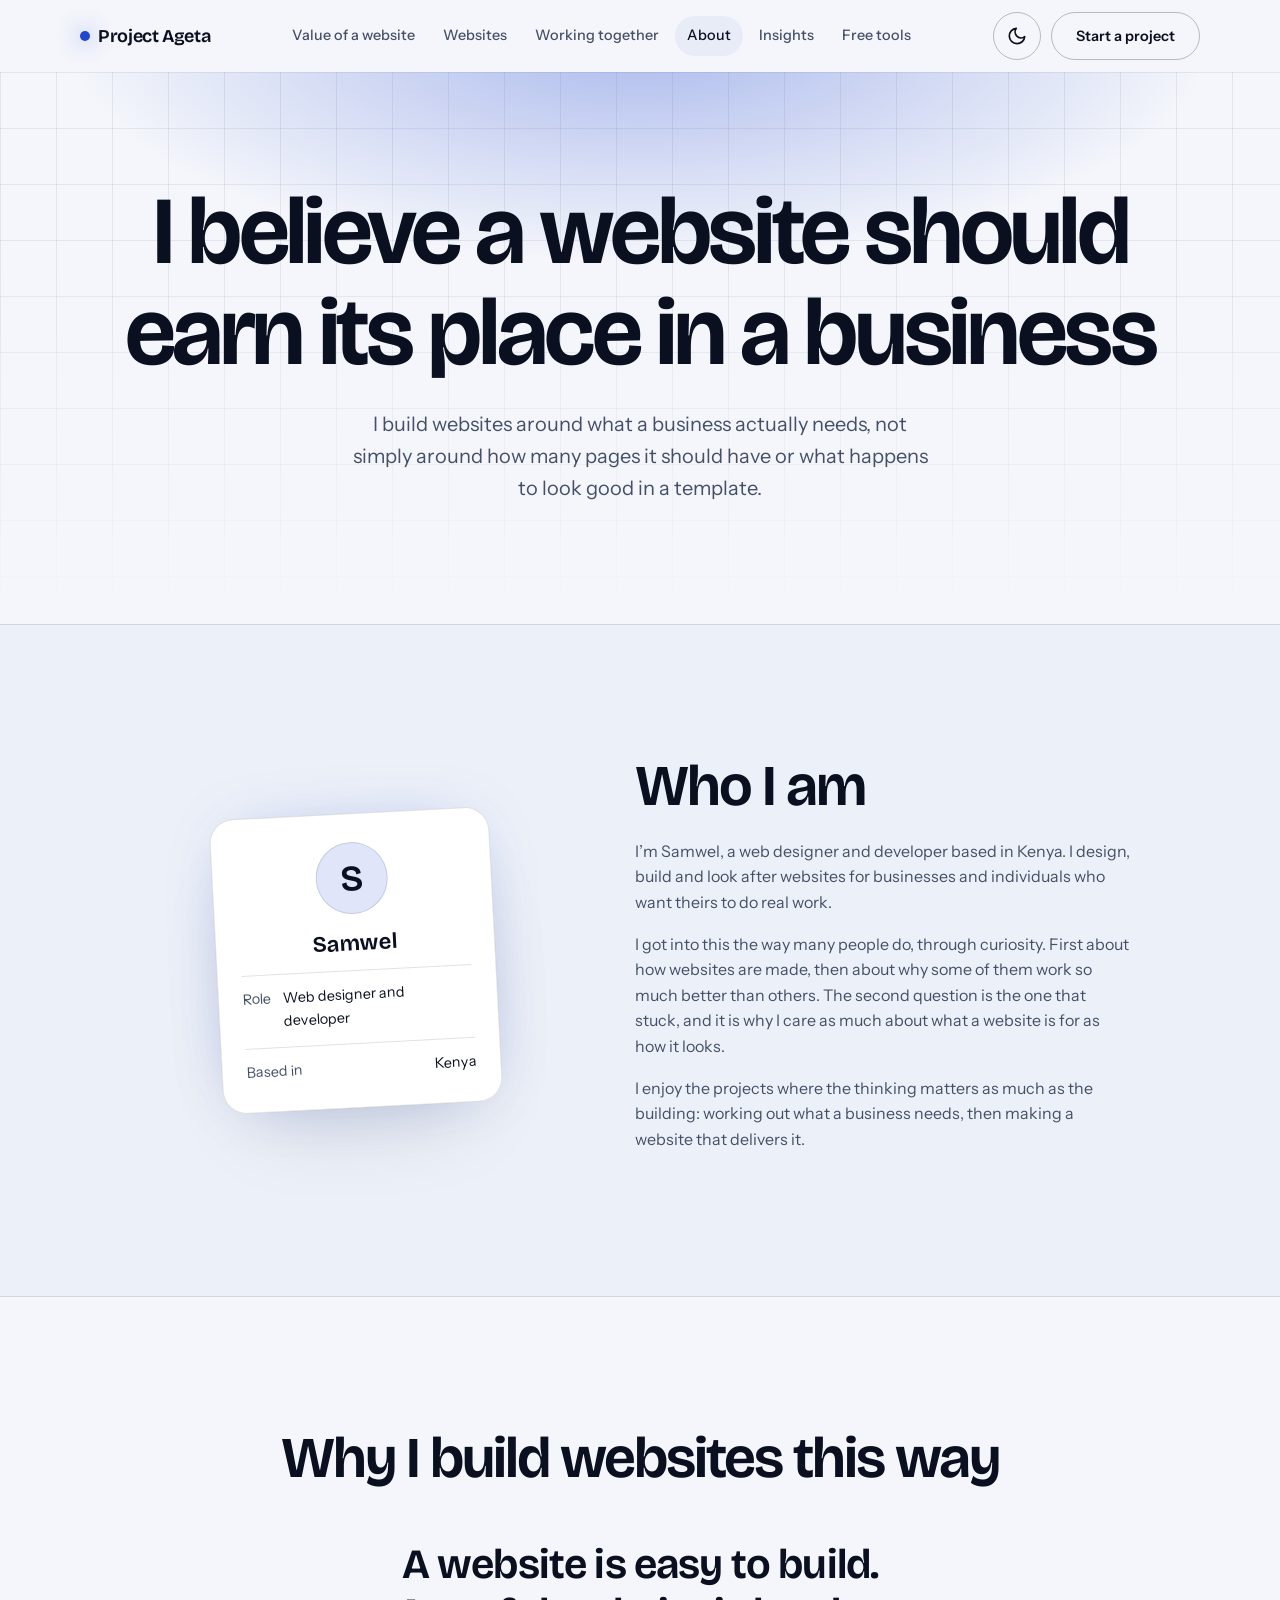
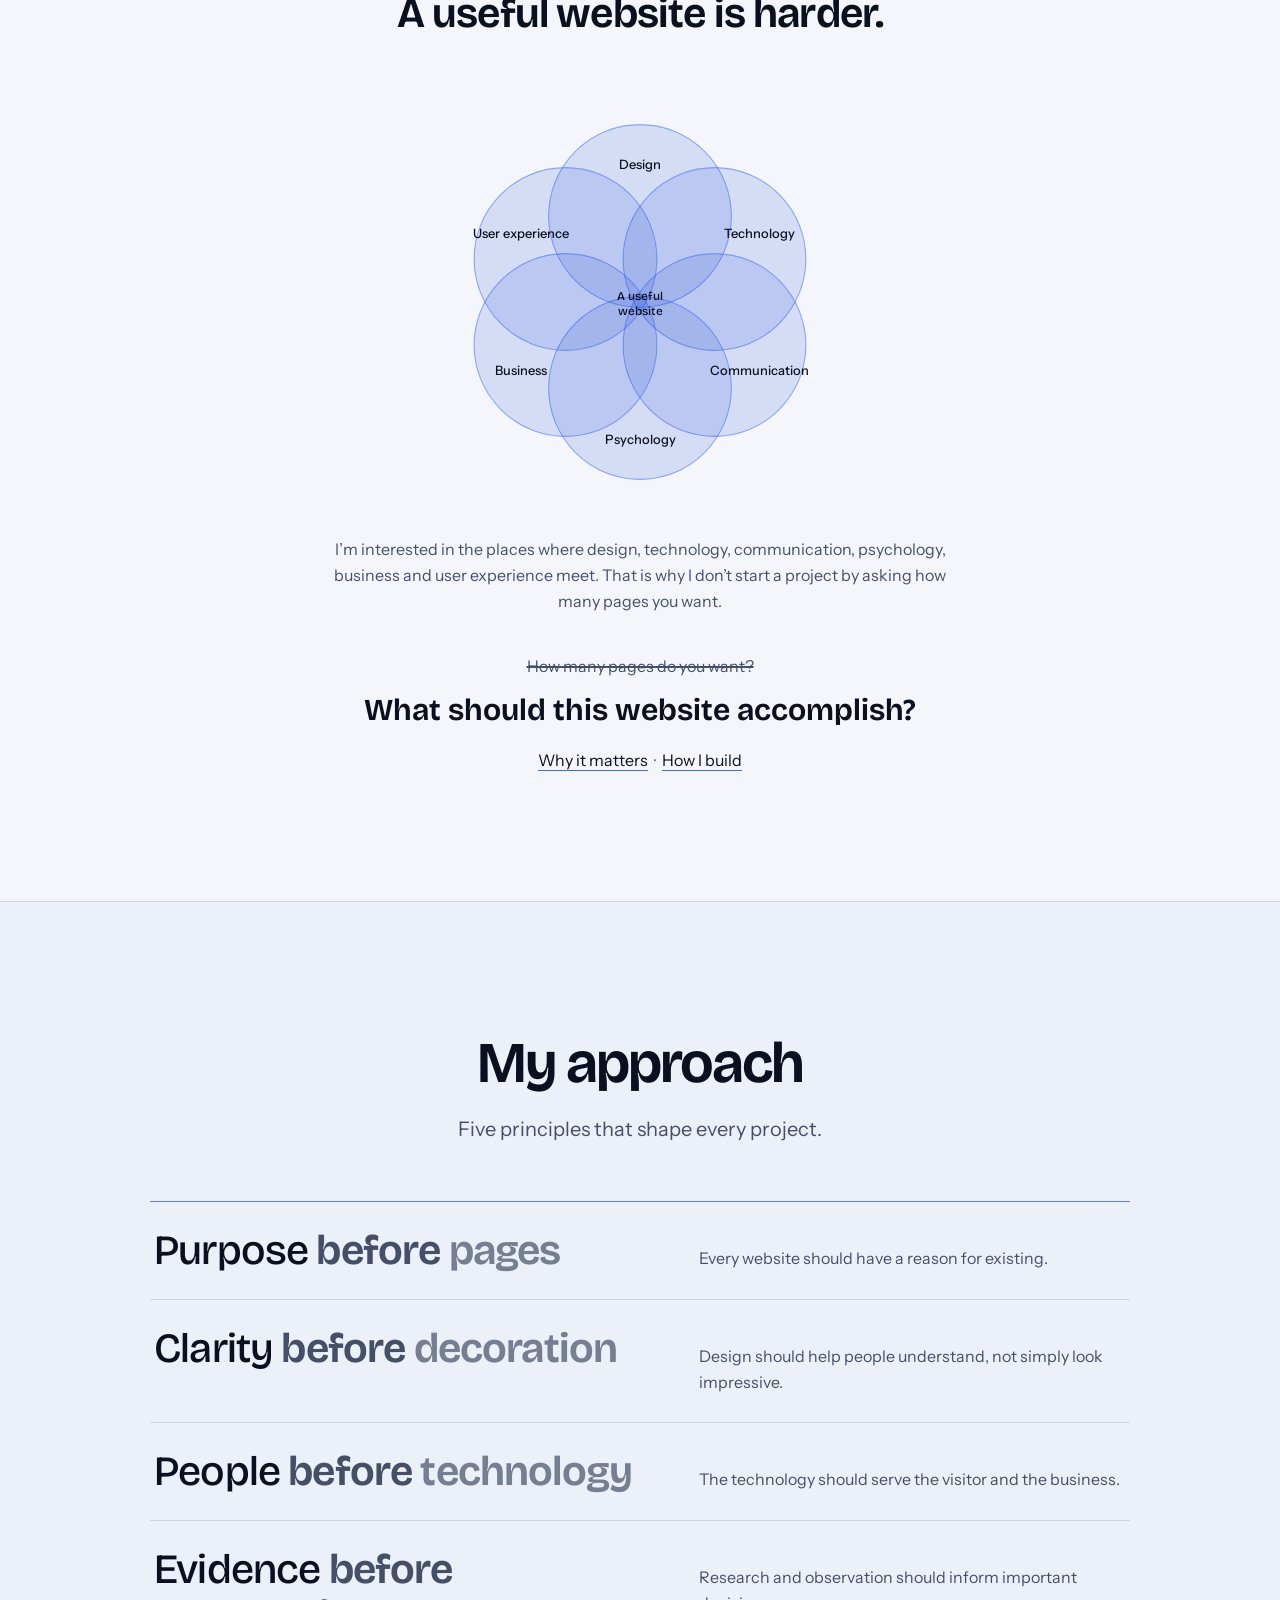
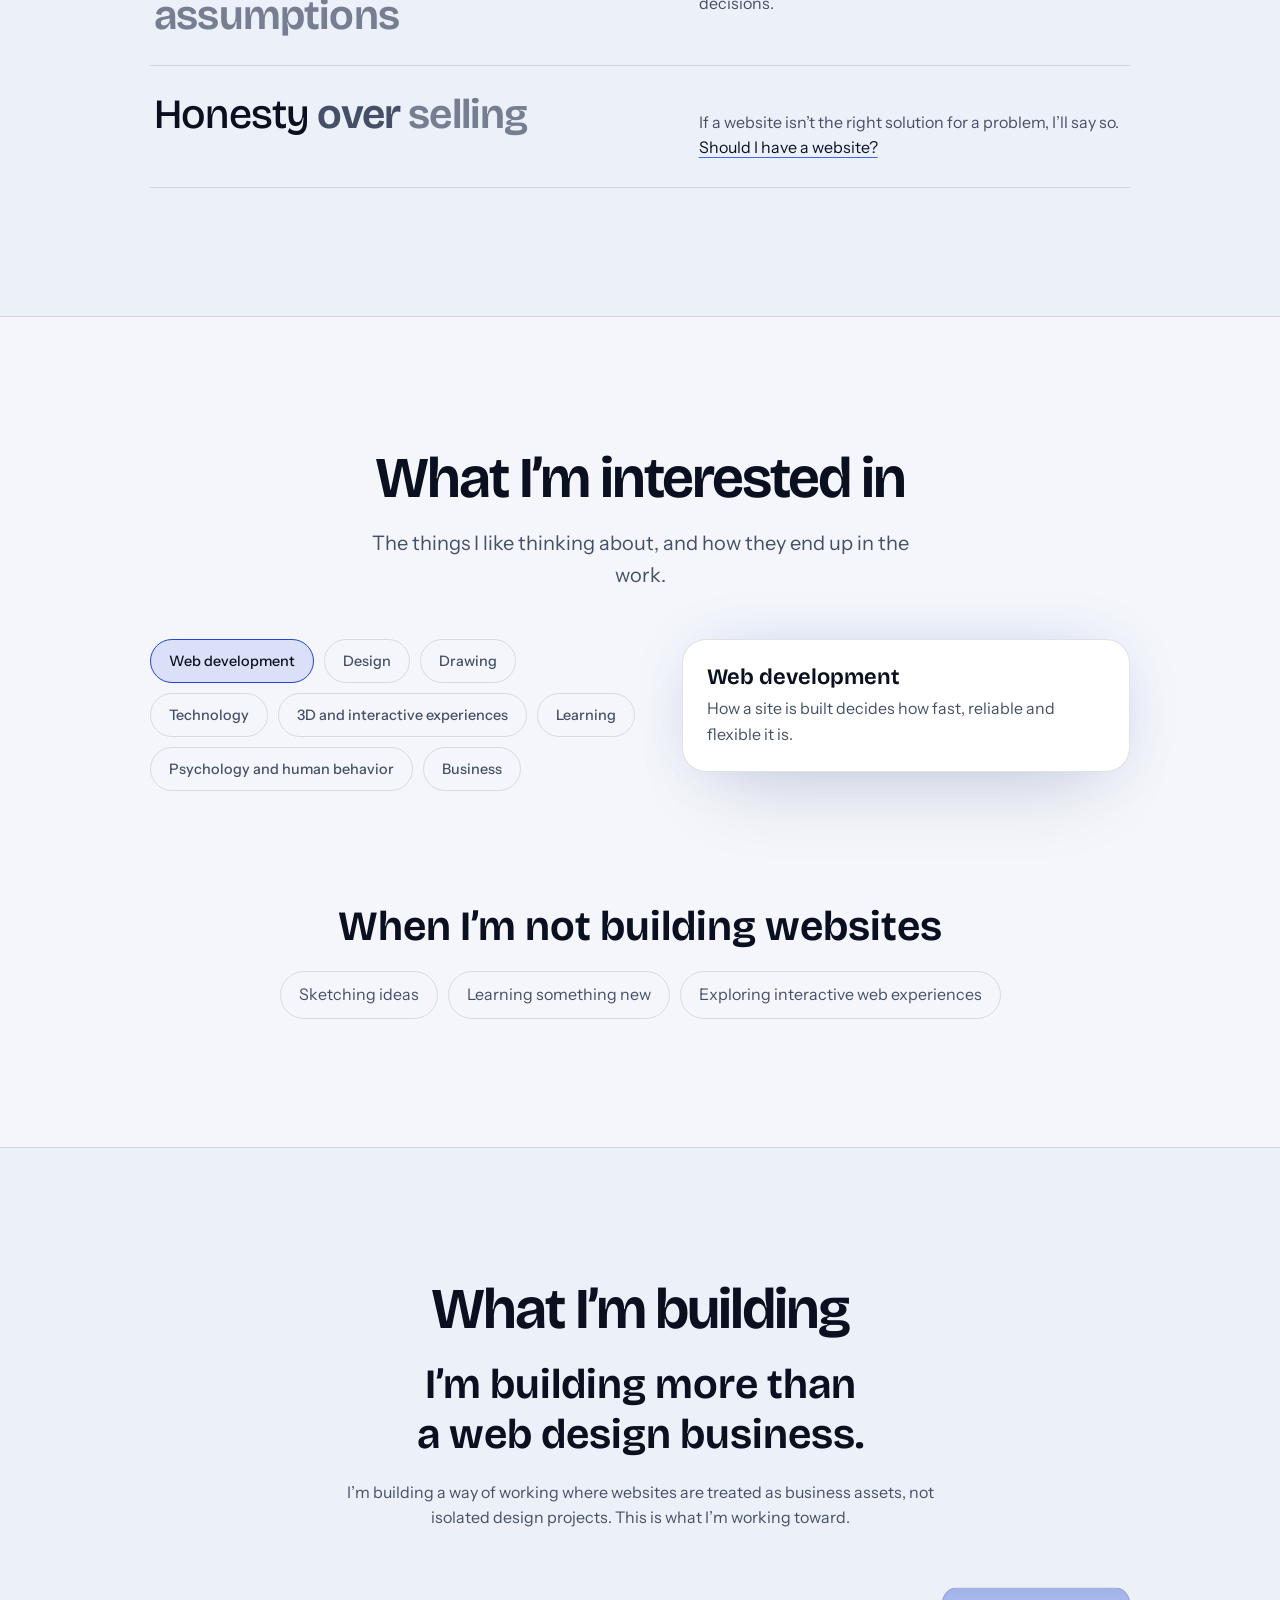
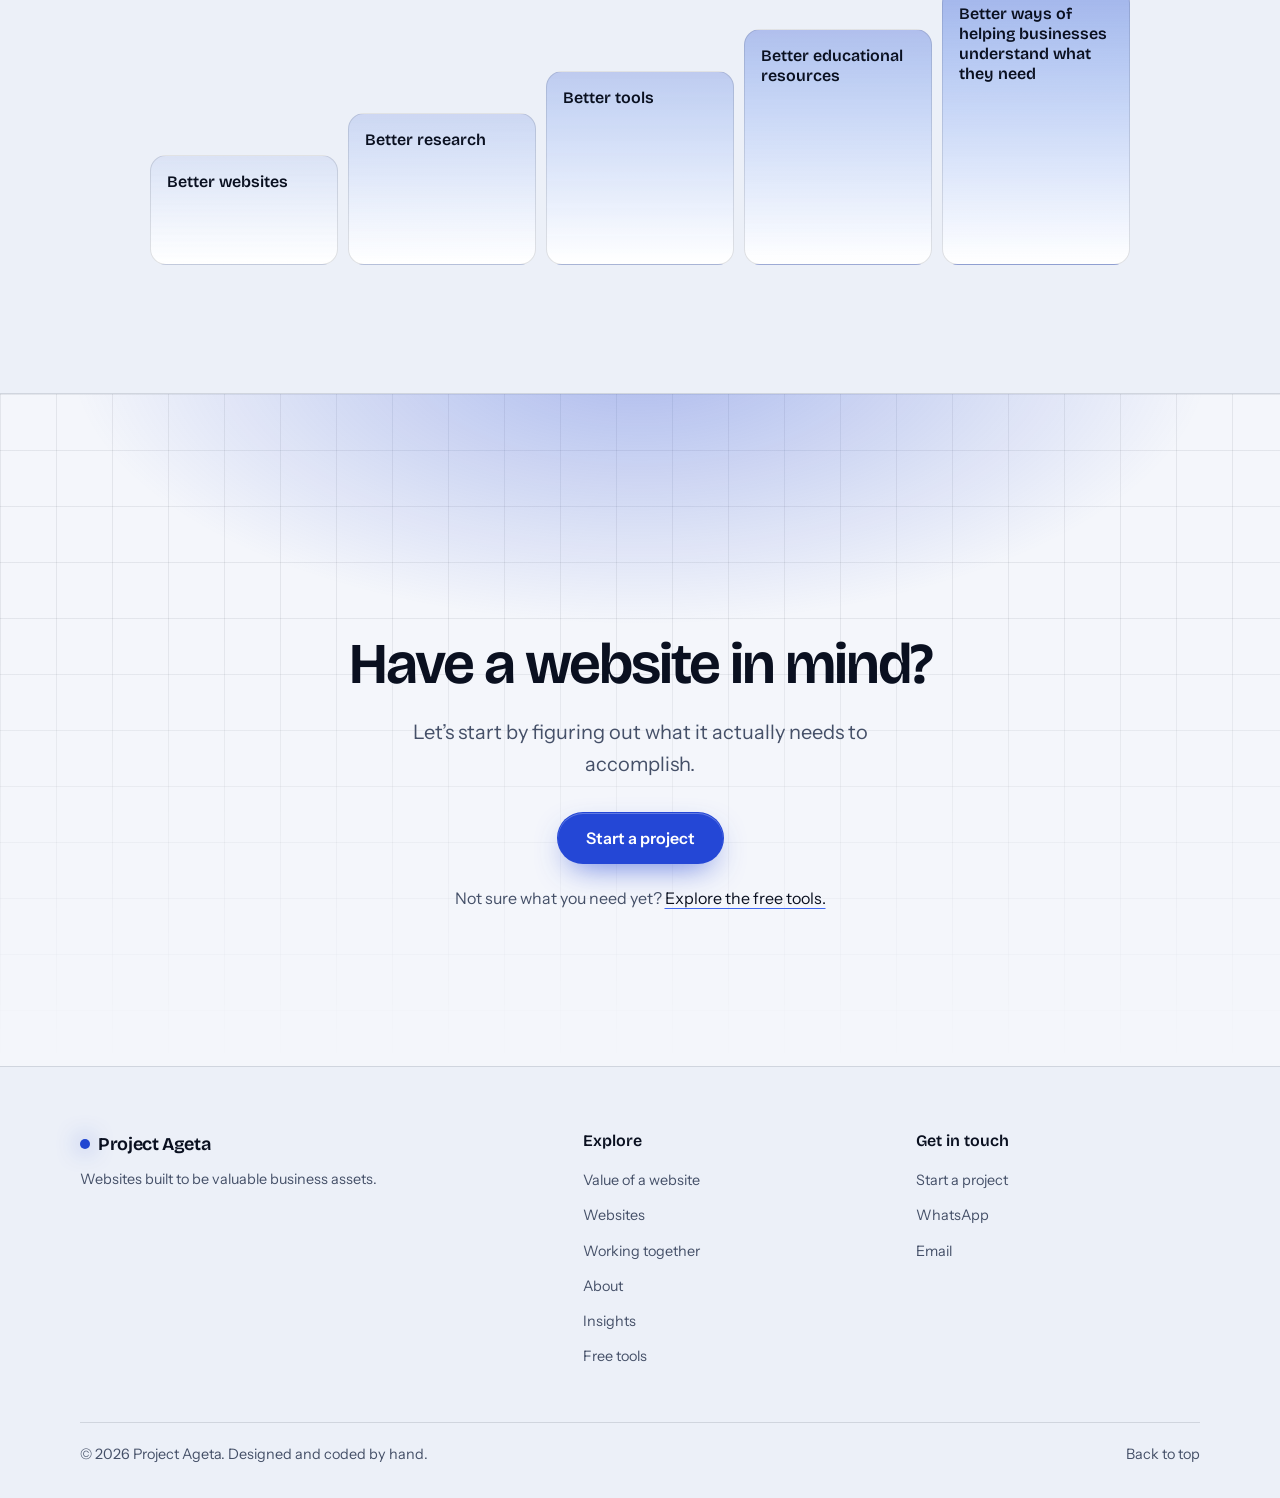
==== commit f389f901: "Add files via upload" ====
--- a/about.html
+++ b/about.html
@@ -2,22 +2,24 @@
 <html lang="en">
 <head>
 <meta charset="utf-8">
-<meta name="viewport" content="width=device-width, initial-scale=1, viewport-fit=cover">
+<meta name="color-scheme" content="light dark">
+<meta name="theme-color" content="#F4F6FB" media="(prefers-color-scheme: light)">
+<meta name="theme-color" content="#05070D" media="(prefers-color-scheme: dark)">
+<meta name="viewport" content="width=device-width, initial-scale=1, viewport-fit=cover, interactive-widget=resizes-content">
 <title>About | Project Ageta</title>
-<link rel="stylesheet" href="https://fonts.googleapis.com/css2?family=Fraunces:opsz,wght@9..144,400;9..144,500&family=Inter:wght@400;500&display=swap">
+<link rel="preconnect" href="https://fonts.googleapis.com">
+<link rel="preconnect" href="https://fonts.gstatic.com" crossorigin>
+<link rel="stylesheet" href="https://fonts.googleapis.com/css2?family=Bricolage+Grotesque:opsz,wght@12..96,500..800&family=Instrument+Sans:wght@400..600&family=JetBrains+Mono:wght@500&display=swap">
 <link rel="stylesheet" href="styles.css">
 </head>
 <body class="pg-about">
+<a class="skip" href="#main">Skip to main content</a>
+<header class="site-header"><div class="bar"><a class="brand" href="index.html" translate="no">Project Ageta</a>
+<nav id="nav" aria-label="Main"><a href="value-of-a-website.html">Value of a website</a><a href="websites.html">Websites</a><a href="working-together.html">Working together</a><a href="about.html" aria-current="page">About</a><a href="insights.html">Insights</a><a href="free-tools.html">Free tools</a><a class="only-m" href="start-a-project.html">Start a project</a></nav>
+<div class="hd-r"><button class="btn tg" id="tg" aria-label="Toggle light and dark theme"><span class="i i-theme" aria-hidden="true"></span></button><a class="btn start" href="start-a-project.html">Start a project</a><button class="btn tg burger" id="bg" aria-label="Open menu" aria-expanded="false" aria-controls="nav"><span></span><span></span><span></span></button></div></div></header>
 <section class="p1">
 <div class="arc" aria-hidden="true"></div>
-<div class="top" style="position:relative;padding:0">
-<header>
-<a class="brand" href="index.html">Project Ageta</a>
-<nav id="nav" aria-label="Main"><a href="value-of-a-website.html">Value of a website</a><a href="websites.html">Websites</a><a href="working-together.html">Working together</a><a href="about.html" aria-current="page">About</a><a href="insights.html">Insights</a><a class="only-m" href="start-a-project.html">Start a project</a></nav>
-<div class="hd-r"><button class="btn tg" id="tg" aria-label="Toggle light and dark theme">&#9680;</button><a class="btn start" href="start-a-project.html">Start a project</a><button class="btn tg burger" id="bg" aria-label="Open menu" aria-expanded="false" aria-controls="nav"><span></span><span></span><span></span></button></div>
-</header>
-</div>
-<div class="in">
+<div class="in" id="main" tabindex="-1">
 <h1>I believe a website should earn its place in a business</h1>
 <p class="lead">I build websites around what a business actually needs, not simply around how many pages it should have or what happens to look good in a template.</p>
 </div>
@@ -26,7 +28,7 @@
 <div class="two">
 <div class="idc"><div class="a2">S</div><b>Samwel</b><div class="r"><span>Role</span><span>Web designer and developer</span></div><div class="r"><span>Based in</span><span>Kenya</span></div></div>
 <div><h2>Who I am</h2>
-<p>I'm Samwel, a web designer and developer based in Kenya. I design, build and look after websites for businesses and individuals who want theirs to do real work.</p>
+<p>I’m Samwel, a web designer and developer based in Kenya. I design, build and look after websites for businesses and individuals who want theirs to do real work.</p>
 <p>I got into this the way many people do, through curiosity. First about how websites are made, then about why some of them work so much better than others. The second question is the one that stuck, and it is why I care as much about what a website is for as how it looks.</p>
 <p>I enjoy the projects where the thinking matters as much as the building: working out what a business needs, then making a website that delivers it.</p></div>
 </div>
@@ -36,7 +38,7 @@
 <div class="sh"><h2>Why I build websites this way</h2></div>
 <p class="big">A website is easy to build. A useful website is harder.</p>
 <svg class="iv" viewBox="0 0 400 400" role="img" aria-label="Six overlapping circles: design, technology, communication, psychology, business and user experience, meeting in the middle"><circle cx="200.0" cy="120.0" r="85"/><circle cx="269.3" cy="160.0" r="85"/><circle cx="269.3" cy="240.0" r="85"/><circle cx="200.0" cy="280.0" r="85"/><circle cx="130.7" cy="240.0" r="85"/><circle cx="130.7" cy="160.0" r="85"/><text x="200.0" y="76.0">Design</text><text x="310.9" y="140.0">Technology</text><text x="310.9" y="268.0">Communication</text><text x="200.0" y="332.0">Psychology</text><text x="89.1" y="268.0">Business</text><text x="89.1" y="140.0">User experience</text><text class="c" x="200" y="198">A useful</text><text class="c" x="200" y="212">website</text></svg>
-<p class="wh">I'm interested in the places where design, technology, communication, psychology, business and user experience meet. That is why I don't start a project by asking how many pages you want.</p>
+<p class="wh">I’m interested in the places where design, technology, communication, psychology, business and user experience meet. That is why I don’t start a project by asking how many pages you want.</p>
 <div class="qq"><s>How many pages do you want?</s><b>What should this website accomplish?</b></div>
 <p class="wh"><a class="lk" href="value-of-a-website.html">Why it matters</a> &nbsp;&middot;&nbsp; <a class="lk" href="websites.html#process">How I build</a></p>
 </div>
@@ -44,20 +46,20 @@
 <section class="sec" id="approach">
 <div class="in">
 <div class="sh"><h2>My approach</h2><p>Five principles that shape every project.</p></div>
-<div class="pn"><div class="pr2"><h3><b>Purpose</b> <i>before</i> <span>pages</span></h3><p>Every website should have a reason for existing.</p></div><div class="pr2"><h3><b>Clarity</b> <i>before</i> <span>decoration</span></h3><p>Design should help people understand, not simply look impressive.</p></div><div class="pr2"><h3><b>People</b> <i>before</i> <span>technology</span></h3><p>The technology should serve the visitor and the business.</p></div><div class="pr2"><h3><b>Evidence</b> <i>before</i> <span>assumptions</span></h3><p>Research and observation should inform important decisions.</p></div><div class="pr2"><h3><b>Honesty</b> <i>over</i> <span>selling</span></h3><p>If a website isn't the right solution for a problem, I'll say so. <a class="lk" href="free-tools.html#should-i">Should I have a website?</a></p></div></div>
+<div class="pn"><div class="pr2"><h3><b>Purpose</b> <i>before</i> <span>pages</span></h3><p>Every website should have a reason for existing.</p></div><div class="pr2"><h3><b>Clarity</b> <i>before</i> <span>decoration</span></h3><p>Design should help people understand, not simply look impressive.</p></div><div class="pr2"><h3><b>People</b> <i>before</i> <span>technology</span></h3><p>The technology should serve the visitor and the business.</p></div><div class="pr2"><h3><b>Evidence</b> <i>before</i> <span>assumptions</span></h3><p>Research and observation should inform important decisions.</p></div><div class="pr2"><h3><b>Honesty</b> <i>over</i> <span>selling</span></h3><p>If a website isn’t the right solution for a problem, I’ll say so. <a class="lk" href="free-tools.html#should-i">Should I have a website?</a></p></div></div>
 </div>
 </section>
 <section class="sec" id="interests">
 <div class="in">
-<div class="sh"><h2>What I'm interested in</h2><p>The things I like thinking about, and how they end up in the work.</p></div>
+<div class="sh"><h2>What I’m interested in</h2><p>The things I like thinking about, and how they end up in the work.</p></div>
 <div class="ig"><div class="ic" id="ic"></div><div class="iw" id="iw" aria-live="polite"></div></div>
-<div class="out2"><h3>When I'm not building websites</h3><div><span>Sketching ideas</span><span>Learning something new</span><span>Exploring interactive web experiences</span></div></div>
+<div class="out2"><h3>When I’m not building websites</h3><div><span>Sketching ideas</span><span>Learning something new</span><span>Exploring interactive web experiences</span></div></div>
 </div>
 </section>
 <section class="sec" id="building">
 <div class="in">
-<div class="sh"><h2>What I'm building</h2><p class="pl">I'm building more than a web design business.</p></div>
-<p class="wh">I'm building a way of working where websites are treated as business assets, not isolated design projects. This is what I'm working toward.</p>
+<div class="sh"><h2>What I’m building</h2><p class="pl">I’m building more than a web design business.</p></div>
+<p class="wh">I’m building a way of working where websites are treated as business assets, not isolated design projects. This is what I’m working toward.</p>
 <div class="sc"><div style="min-height:110px;--a:8%">Better websites</div><div style="min-height:152px;--a:15%">Better research</div><div style="min-height:194px;--a:22%">Better tools</div><div style="min-height:236px;--a:29%">Better educational resources</div><div style="min-height:278px;--a:36%">Better ways of helping businesses understand what they need</div></div>
 </div>
 </section>
@@ -65,7 +67,7 @@
 <div class="arc hi" aria-hidden="true"></div>
 <div class="in">
 <h2>Have a website in mind?</h2>
-<p class="lead2">Let's start by figuring out what it actually needs to accomplish.</p>
+<p class="lead2">Let’s start by figuring out what it actually needs to accomplish.</p>
 <a class="btn solid" href="start-a-project.html">Start a project</a>
 <p class="alt">Not sure what you need yet? <a href="free-tools.html">Explore the free tools.</a></p>
 </div>
@@ -73,8 +75,8 @@
 <footer>
 <div class="ft">
 <div><a class="brand" href="#">Project Ageta</a><p>Websites built to be valuable business assets.</p></div>
-<div><h4>Explore</h4><ul><li><a href="value-of-a-website.html">Value of a website</a></li><li><a href="websites.html">Websites</a></li><li><a href="working-together.html">Working together</a></li><li><a href="about.html">About</a></li><li><a href="insights.html">Insights</a></li><li><a href="free-tools.html">Free tools</a></li></ul></div>
-<div><h4>Get in touch</h4><ul><li><a href="start-a-project.html">Start a project</a></li><li><a href="https://wa.me/" data-contact="wa">WhatsApp</a></li><li><a href="mailto:" data-contact="email">Email</a></li></ul></div>
+<div><h3>Explore</h3><ul><li><a href="value-of-a-website.html">Value of a website</a></li><li><a href="websites.html">Websites</a></li><li><a href="working-together.html">Working together</a></li><li><a href="about.html">About</a></li><li><a href="insights.html">Insights</a></li><li><a href="free-tools.html">Free tools</a></li></ul></div>
+<div><h3>Get in touch</h3><ul><li><a href="start-a-project.html">Start a project</a></li><li><a href="https://wa.me/" data-contact="wa">WhatsApp</a></li><li><a href="mailto:" data-contact="email">Email</a></li></ul></div>
 </div>
 <div class="fb"><span>&copy; 2026 Project Ageta. Designed and coded by hand.</span><a href="#">Back to top</a></div>
 </footer>
--- a/styles.css
+++ b/styles.css
@@ -1,109 +1,263 @@
-/* ==========================================================
+/* ==========================================================================
    Project Ageta: styles.css
-   1. Shared base (tokens, reset, header, buttons, footer)
-   2. Shared components used on more than one page
-   3. Page styles, each scoped to its <body class="pg-...">
-   ========================================================== */
+   THE DESIGN SYSTEM LIVES IN SECTION 0. Change a value there and the whole
+   site follows. Everything below it reads tokens and holds no raw values.
+
+   0. Design tokens (palette, semantic colors, type, space, shape, motion)
+   1. Shared base (reset, header, buttons, footer)
+   2. Redesign: base and components
+   3. Shared components used on more than one page
+   4. Page styles, scoped to <body class="pg-...">
+   5. Redesign: finishing layer (hero atmosphere, numerals, motion)
+   6. Icons (CSS masks)
+   ========================================================================== */
+
+/* ---- 0a. Palette: the only raw color values in the project -------------- */
+:root{
+  /* light */
+  --l-bg:#F4F6FB; --l-band:#ECF0F8; --l-surface:#FFFFFF; --l-surface-2:#E7ECF7;
+  --l-text:#0A1020; --l-muted:#455068;
+  --l-accent:#2146D1; --l-bright:#3F68F2; --l-strong:#2447D6; --l-signal:#B86E00;
+  --l-border:rgba(10,16,32,.12); --l-border-strong:rgba(10,16,32,.26);
+  --l-highlight:rgba(255,255,255,.85); --l-shadow:rgba(10,16,32,.16);
+  /* dark */
+  --d-bg:#05070D; --d-band:#080B14; --d-surface:#0C111C; --d-surface-2:#131A2A;
+  --d-text:#F3F6FC; --d-muted:#A9B2C8;
+  --d-accent:#7AA2FF; --d-bright:#9DBBFF; --d-strong:#3F68F2; --d-signal:#FFB547;
+  --d-border:rgba(150,170,255,.16); --d-border-strong:rgba(150,170,255,.32);
+  --d-highlight:rgba(255,255,255,.06); --d-shadow:rgba(0,0,0,.55);
+  --white:#FFFFFF;
+}
+
+/* ---- 0b. Semantic color tokens (light-dark picks the active theme) ------ */
+:root{
+  color-scheme:light dark;
+  --color-bg:light-dark(var(--l-bg),var(--d-bg));
+  --color-band:light-dark(var(--l-band),var(--d-band));
+  --color-surface:light-dark(var(--l-surface),var(--d-surface));
+  --color-surface-2:light-dark(var(--l-surface-2),var(--d-surface-2));
+  --color-text:light-dark(var(--l-text),var(--d-text));
+  --color-text-muted:light-dark(var(--l-muted),var(--d-muted));
+  --color-accent:light-dark(var(--l-accent),var(--d-accent));
+  --color-accent-bright:light-dark(var(--l-bright),var(--d-bright));
+  --color-accent-strong:light-dark(var(--l-strong),var(--d-strong));
+  --color-signal:light-dark(var(--l-signal),var(--d-signal));
+  --color-border:light-dark(var(--l-border),var(--d-border));
+  --color-border-strong:light-dark(var(--l-border-strong),var(--d-border-strong));
+  --color-highlight:light-dark(var(--l-highlight),var(--d-highlight));
+  --shadow-color:light-dark(var(--l-shadow),var(--d-shadow));
+  --color-on-accent:var(--white);
+  --color-highlight-strong:rgba(255,255,255,.28);
+  --color-signal-soft:color-mix(in srgb,var(--color-signal) 28%,transparent);
+  --grid-line:color-mix(in srgb,var(--color-text) 7%,transparent);
+}
+:root[data-theme="light"]{color-scheme:light}
+@media (prefers-contrast:more){:root{--color-border:light-dark(var(--l-border-strong),var(--d-border-strong))}}
+:root[data-theme="dark"]{color-scheme:dark}
+@supports not (color:light-dark(white,black)){
+  :root{--color-bg:var(--d-bg);--color-band:var(--d-band);--color-surface:var(--d-surface);--color-surface-2:var(--d-surface-2);--color-text:var(--d-text);--color-text-muted:var(--d-muted);--color-accent:var(--d-accent);--color-accent-bright:var(--d-bright);--color-accent-strong:var(--d-strong);--color-signal:var(--d-signal);--color-border:var(--d-border);--color-border-strong:var(--d-border-strong);--color-highlight:var(--d-highlight);--shadow-color:var(--d-shadow)}
+}
+
+/* ---- 0c. Typography ----------------------------------------------------- */
+:root{
+  --font-display:"Bricolage Grotesque","Instrument Sans",system-ui,-apple-system,"Segoe UI",sans-serif;
+  --font-text:"Instrument Sans",system-ui,-apple-system,"Segoe UI",Roboto,sans-serif;
+  --font-mono:"JetBrains Mono",ui-monospace,SFMono-Regular,Menlo,Consolas,monospace;
+  --text-xs:.8rem; --text-sm:.9rem; --text-md:1rem; --text-lg:1.125rem;
+  --text-xl:1.375rem; --text-2xl:1.75rem; --text-3xl:2.25rem;
+  --text-lead:clamp(1.05rem,1.7vw,1.25rem);
+  --text-display-sm:clamp(1.45rem,3vw,1.9rem);
+  --text-display-md:clamp(1.8rem,4vw,2.6rem);
+  --text-display-lg:clamp(2.2rem,5.2vw,3.6rem);
+  --text-display-xl:clamp(2.8rem,8vw,6rem);
+  --weight-display:650; --weight-heading:600;
+  --lh-tight:1.02; --lh-snug:1.15; --lh-body:1.6;
+  --tracking-display:-.035em; --tracking-heading:-.02em; --tracking-small:.01em;
+}
+
+/* ---- 0d. Space, layout, shape, elevation, motion, layers ---------------- */
+:root{
+  --space-1:.25rem; --space-2:.5rem; --space-3:.75rem; --space-4:1rem; --space-5:1.5rem;
+  --space-6:2rem; --space-7:3rem; --space-8:4rem; --space-9:6rem; --space-10:8rem;
+  --container:75rem; --gutter:clamp(1.25rem,4vw,2.5rem);
+  --section-y:clamp(4.5rem,10vw,8.5rem); --header-h:4.5rem;
+  --radius-xs:6px; --radius-sm:10px; --radius-md:16px; --radius-lg:24px; --radius-xl:32px; --radius-pill:999px;
+  --shadow-sm:inset 0 1px 0 var(--color-highlight),0 8px 22px -12px var(--shadow-color);
+  --shadow-md:inset 0 1px 0 var(--color-highlight),0 22px 48px -22px var(--shadow-color);
+  --shadow-lg:inset 0 1px 0 var(--color-highlight),0 40px 90px -36px var(--shadow-color),0 0 70px -30px color-mix(in srgb,var(--color-accent) 40%,transparent);
+  --shadow-btn:inset 0 1px 0 var(--color-highlight-strong),0 12px 32px -12px color-mix(in srgb,var(--color-accent-strong) 80%,transparent);
+  --glow-accent:0 0 22px color-mix(in srgb,var(--color-accent) 70%,transparent);
+  --ring-soft:0 0 0 6px color-mix(in srgb,var(--color-accent) 10%,transparent);
+  --ring-signal:0 0 0 4px var(--color-signal-soft);
+  --dur-press:120ms; --dur-fast:150ms; --dur-med:220ms; --dur-slow:400ms; --dur-theme:1.4s;
+  --ease-out:cubic-bezier(.23,1,.32,1); --ease-in-out:cubic-bezier(.77,0,.175,1); --ease-drawer:cubic-bezier(.32,.72,0,1);
+  --z-nav:50; --z-skip:100;
+  /* breakpoints (documentation only, media queries cannot read variables):
+     sm 640px, md 860px, lg 1024px */
+}
+
+/* ---- 0e. Icons (one stroke family: 24px grid, 2px stroke, round caps) --- */
+:root{
+  --icon-arrow:url("data:image/svg+xml,%3Csvg xmlns='http://www.w3.org/2000/svg' viewBox='0 0 24 24' fill='none' stroke='black' stroke-width='2' stroke-linecap='round' stroke-linejoin='round'%3E%3Cpath d='M5 12h14M13 6l6 6-6 6'/%3E%3C/svg%3E");
+  --icon-arrow-down:url("data:image/svg+xml,%3Csvg xmlns='http://www.w3.org/2000/svg' viewBox='0 0 24 24' fill='none' stroke='black' stroke-width='2' stroke-linecap='round' stroke-linejoin='round'%3E%3Cpath d='M12 5v14M6 13l6 6 6-6'/%3E%3C/svg%3E");
+  --icon-check:url("data:image/svg+xml,%3Csvg xmlns='http://www.w3.org/2000/svg' viewBox='0 0 24 24' fill='none' stroke='black' stroke-width='2.4' stroke-linecap='round' stroke-linejoin='round'%3E%3Cpath d='M5 12.5l4.5 4.5L19 7.5'/%3E%3C/svg%3E");
+  --icon-x:url("data:image/svg+xml,%3Csvg xmlns='http://www.w3.org/2000/svg' viewBox='0 0 24 24' fill='none' stroke='black' stroke-width='2' stroke-linecap='round' stroke-linejoin='round'%3E%3Cpath d='M6 6l12 12M18 6L6 18'/%3E%3C/svg%3E");
+  --icon-sun:url("data:image/svg+xml,%3Csvg xmlns='http://www.w3.org/2000/svg' viewBox='0 0 24 24' fill='none' stroke='black' stroke-width='2' stroke-linecap='round' stroke-linejoin='round'%3E%3Ccircle cx='12' cy='12' r='4'/%3E%3Cpath d='M12 2v2M12 20v2M4.9 4.9l1.4 1.4M17.7 17.7l1.4 1.4M2 12h2M20 12h2M4.9 19.1l1.4-1.4M17.7 6.3l1.4-1.4'/%3E%3C/svg%3E");
+  --icon-moon:url("data:image/svg+xml,%3Csvg xmlns='http://www.w3.org/2000/svg' viewBox='0 0 24 24' fill='none' stroke='black' stroke-width='2' stroke-linecap='round' stroke-linejoin='round'%3E%3Cpath d='M21 12.8A9 9 0 1 1 11.2 3a7 7 0 0 0 9.8 9.8z'/%3E%3C/svg%3E");
+}
 
 /* 1. Shared base */
-:root{--bg:#F6F8FD;--ink:#0D1530;--mute:#55607F;--line:rgba(13,21,48,.14);--panel:#fff;--blue:#1F4FE0;--glow:#5B82FF;--serif:"Fraunces",Georgia,serif;--sans:"Inter",system-ui,-apple-system,"Segoe UI",sans-serif; box-sizing:border-box;padding-top:env(safe-area-inset-top,0px);padding-bottom:env(safe-area-inset-bottom,0px)}
-@media (prefers-color-scheme:dark){
-:root:not([data-theme="light"]){--bg:#050916;--ink:#EEF2FF;--mute:#9AA5C9;--line:rgba(160,180,255,.18);--panel:#0B1226;--blue:#4D74FF;--glow:#7C9BFF}
-}
-:root[data-theme="dark"]{--bg:#050916;--ink:#EEF2FF;--mute:#9AA5C9;--line:rgba(160,180,255,.18);--panel:#0B1226;--blue:#4D74FF;--glow:#7C9BFF}
 html{scroll-padding-top:env(safe-area-inset-top,0px)}
-*,*::before,*::after{box-sizing:border-box;transition:background-color 1.4s ease,color 1.4s ease,border-color 1.4s ease,box-shadow 1.4s ease}
-body{margin:0;background:var(--bg);color:var(--ink);font:400 1rem/1.6 var(--sans);-webkit-font-smoothing:antialiased;overflow-x:hidden}
+*,*::before,*::after{box-sizing:border-box}
+body{margin:0;background:var(--color-bg);color:var(--color-text);font:400 var(--text-md)/1.6 var(--font-text);-webkit-font-smoothing:antialiased;overflow-x:hidden}
 a{color:inherit;text-decoration:none}
-:focus-visible{outline:2px solid var(--glow);outline-offset:3px;border-radius:6px}
-.arc{position:absolute;left:50%;top:150px;width:min(190vw,1900px);aspect-ratio:1;transform:translateX(-50%);border-radius:50%;pointer-events:none; border-top:2px solid var(--glow);background:radial-gradient(closest-side,transparent 96%,color-mix(in srgb,var(--glow) 16%,transparent) 100%); box-shadow:0 -6px 24px color-mix(in srgb,var(--glow) 70%,transparent),0 -40px 120px color-mix(in srgb,var(--blue) 45%,transparent),inset 0 40px 90px -30px color-mix(in srgb,var(--blue) 35%,transparent)}
+:focus-visible{outline:2px solid var(--color-accent-bright);outline-offset:3px;border-radius:var(--radius-xs)}
+.arc{position:absolute;left:50%;top:150px;width:min(190vw,1900px);aspect-ratio:1;transform:translateX(-50%);border-radius:50%;pointer-events:none; border-top:2px solid var(--color-accent-bright);background:radial-gradient(closest-side,transparent 96%,color-mix(in srgb,var(--color-accent-bright) 16%,transparent) 100%); box-shadow:0 -6px 24px color-mix(in srgb,var(--color-accent-bright) 70%,transparent),0 -40px 120px color-mix(in srgb,var(--color-accent) 45%,transparent),inset 0 40px 90px -30px color-mix(in srgb,var(--color-accent) 35%,transparent)}
 header{display:flex;flex-wrap:wrap;align-items:center;justify-content:space-between;gap:8px 24px;padding:20px 0}
-.brand{font:500 1.15rem var(--serif);letter-spacing:.01em}
-nav{display:flex;flex-wrap:wrap;gap:4px 22px;font-size:.9rem;color:var(--mute)}
-nav a:hover{color:var(--ink)}
+.brand{font:var(--weight-heading) var(--text-lg) var(--font-display);letter-spacing:.01em}
+nav{display:flex;flex-wrap:wrap;gap:4px 22px;font-size:var(--text-sm);color:var(--color-text-muted)}
+@media (hover:hover) and (pointer:fine){nav a:hover{color:var(--color-text)}}
 nav .only-m{display:none}
 .hd-r{display:flex;align-items:center;gap:10px}
-.btn{display:inline-flex;align-items:center;justify-content:center;min-height:44px;padding:0 20px;border-radius:12px;font:500 .95rem var(--sans);border:1px solid var(--line);background:transparent;color:var(--ink);cursor:pointer}
-.btn.solid{background:var(--blue);border-color:transparent;color:#fff;box-shadow:0 8px 30px -8px var(--blue),inset 0 1px 0 rgba(255,255,255,.3)}
-.btn.solid:hover{filter:brightness(1.1)}
+.btn{display:inline-flex;align-items:center;justify-content:center;min-height:44px;padding:0 20px;border-radius:var(--radius-md);font:500 var(--text-sm) var(--font-text);border:1px solid var(--color-border);background:transparent;color:var(--color-text);cursor:pointer}
+.btn.solid{background:var(--color-accent-strong);border-color:transparent;color:var(--color-on-accent);box-shadow:0 8px 30px -8px var(--color-accent),inset 0 1px 0 var(--color-highlight-strong)}
+@media (hover:hover) and (pointer:fine){.btn.solid:hover{filter:brightness(1.1)}}
 .tg{width:44px;padding:0}
 .burger{display:none;flex-direction:column;gap:5px}
-.burger span{display:block;width:18px;height:2px;border-radius:2px;background:var(--ink)}
-@media (max-width:640px){
+.burger span{display:block;width:18px;height:2px;border-radius:var(--radius-xs);background:var(--color-text)}
+@media (max-width:960px){
 .hd-r .start{display:none}
 .burger{display:inline-flex}
-nav{display:none;order:3;width:100%;flex-direction:column;gap:0;text-align:center;font-size:1rem;border-top:1px solid var(--line);margin-top:8px}
+nav{display:none;order:3;width:100%;flex-direction:column;gap:0;text-align:center;font-size:var(--text-md);border-top:1px solid var(--color-border);margin-top:8px}
 nav.open{display:flex}
-nav a{padding:12px 0;border-bottom:1px solid var(--line)}
-nav .only-m{display:block;color:var(--ink)}
-}
-@media (prefers-reduced-motion:reduce){
-*{transition:none!important}
+nav a{padding:12px 0;border-bottom:1px solid var(--color-border)}
+nav .only-m{display:block;color:var(--color-text)}
 }
 .sec{padding:clamp(72px,10vw,128px) 20px;position:relative}
 .in{max-width:1120px;margin:0 auto}
 .sh{max-width:44rem;margin:0 auto;text-align:center}
-h2{font:400 clamp(2rem,4.4vw,3.4rem)/1.1 var(--serif);letter-spacing:-.02em;margin:0;text-wrap:balance}
-.sh p{color:var(--mute);margin:16px auto 0;max-width:34rem}
+h2{font:var(--weight-display) var(--text-display-lg)/1.1 var(--font-display);letter-spacing:var(--tracking-display);margin:0;text-wrap:balance}
+.sh p{color:var(--color-text-muted);margin:16px auto 0;max-width:34rem}
 .more{margin-top:40px;text-align:center}
 .arc.hi{top:40px}
-footer{border-top:1px solid var(--line);padding:64px 20px 32px}
+footer{border-top:1px solid var(--color-border);padding:64px 20px 32px}
 .ft{max-width:1120px;margin:0 auto;display:grid;grid-template-columns:1.6fr 1fr 1fr;gap:48px}
-.ft p{margin:12px 0 0;max-width:22rem;color:var(--mute);font-size:.95rem}
-.ft h4{font:500 .95rem var(--sans);margin:0 0 12px}
+.ft p{margin:12px 0 0;max-width:22rem;color:var(--color-text-muted);font-size:var(--text-sm)}
+.ft h3{font:500 var(--text-sm) var(--font-text);margin:0 0 12px}
 .ft ul{list-style:none;margin:0;padding:0}
-.ft li a{display:inline-block;padding:6px 0;color:var(--mute);font-size:.95rem}
-.ft li a:hover{color:var(--ink)}
-.fb{max-width:1120px;margin:48px auto 0;padding-top:20px;border-top:1px solid var(--line);display:flex;justify-content:space-between;flex-wrap:wrap;gap:8px 24px;color:var(--mute);font-size:.85rem}
-.fb a:hover{color:var(--ink)}
+.ft li a{display:inline-block;padding:6px 0;color:var(--color-text-muted);font-size:var(--text-sm)}
+@media (hover:hover) and (pointer:fine){.ft li a:hover{color:var(--color-text)}}
+.fb{max-width:1120px;margin:48px auto 0;padding-top:20px;border-top:1px solid var(--color-border);display:flex;justify-content:space-between;flex-wrap:wrap;gap:8px 24px;color:var(--color-text-muted);font-size:var(--text-sm)}
+@media (hover:hover) and (pointer:fine){.fb a:hover{color:var(--color-text)}}
 @media (max-width:760px){
 footer{padding-top:48px}
 .ft{grid-template-columns:1fr 1fr;gap:36px 24px}
 .ft>div:first-child{grid-column:1/-1}
 }
 
-/* 2. Shared components */
+
+/* Refinements: Web Interface Guidelines and mobile behavior */
+h1,h2,h3{text-wrap:balance}
+h1{line-height:var(--lh-tight)}
+h2{line-height:var(--lh-snug)}
+a,button,input,select,textarea,label,summary{touch-action:manipulation}
+a,button,summary,label{-webkit-tap-highlight-color:transparent}
+button{-webkit-user-select:none;user-select:none;-webkit-touch-callout:none}
+section[id]{scroll-margin-top:16px}
+@media (hover:hover) and (pointer:fine){.btn:not(.solid):hover{border-color:var(--color-accent-bright)}}
+.btn:active{transform:scale(.98)}
+.btn.solid:active{filter:brightness(.95)}
+.vh{position:absolute;width:1px;height:1px;overflow:hidden;clip:rect(0 0 0 0);white-space:nowrap}
+.skip{position:absolute;left:12px;top:-64px;z-index:var(--z-skip);padding:10px 16px;border:1px solid var(--color-border);border-radius:var(--radius-sm);background:var(--color-surface);color:var(--color-text)}
+.skip:focus{top:calc(env(safe-area-inset-top,0px) + 12px)}
+.st3 b,.cg summary em,.ov span{font-variant-numeric:tabular-nums}
+.doc2 li,.doc2 p,.rs pre,.qa2 p,.iw p{overflow-wrap:anywhere}
+.rw span,.cm div>span,.hl li,.ck2 label span{min-width:0}
+.pz{display:inline-flex;align-items:center;min-height:44px;margin-top:18px;padding:0 16px;border:1px solid var(--color-border);border-radius:var(--radius-pill);background:none;color:var(--color-text-muted);font:500 var(--text-sm) var(--font-text);cursor:pointer;transition:border-color var(--dur-fast) var(--ease-out),color var(--dur-fast) var(--ease-out),transform var(--dur-press) var(--ease-out)}
+@media (hover:hover) and (pointer:fine){.pz:hover{border-color:var(--color-accent-bright);color:var(--color-text)}}
+.mq.paused .mr{animation-play-state:paused}
+.mqw{text-align:center}
+
+/* 2. Redesign: base and components --------------------------------------- */
+html{scroll-padding-top:calc(var(--header-h) + var(--space-4))}
+body{font-family:var(--font-text);font-size:var(--text-md);line-height:var(--lh-body);color:var(--color-text);background:var(--color-bg);padding-bottom:env(safe-area-inset-bottom,0px);}
+section[id]{scroll-margin-top:calc(var(--header-h) + var(--space-4))}
+:focus-visible{outline:3px solid var(--color-accent-bright);outline-offset:3px;border-radius:var(--radius-sm)}
+.in{max-width:var(--container)}
+.sec{padding:var(--section-y) var(--gutter)}
+.sh{max-width:50rem}
+.sh p{font-size:var(--text-lead)}
+
+/* sticky glass header */
+.site-header{position:sticky;top:0;z-index:var(--z-nav);display:block;padding:env(safe-area-inset-top,0px) 0 0;background:none;border:0}
+.site-header::before{content:"";position:absolute;inset:0;z-index:-1;pointer-events:none;background:color-mix(in srgb,var(--color-bg) 72%,transparent);-webkit-backdrop-filter:blur(18px) saturate(160%);backdrop-filter:blur(18px) saturate(160%);border-bottom:1px solid var(--color-border)}
+.bar{display:flex;flex-wrap:wrap;align-items:center;justify-content:space-between;gap:var(--space-2) var(--space-5);min-height:var(--header-h);max-width:var(--container);margin:0 auto;padding:0 var(--gutter)}
+.brand{display:inline-flex;align-items:center;gap:var(--space-2);font:var(--weight-display) var(--text-lg)/1 var(--font-display);letter-spacing:var(--tracking-heading)}
+.brand::before{content:"";width:10px;height:10px;border-radius:50%;background:var(--color-accent);box-shadow:var(--glow-accent)}
+nav{gap:var(--space-1);font-size:var(--text-sm);font-weight:500}
+nav a{padding:var(--space-2) var(--space-3);border-radius:var(--radius-pill);color:var(--color-text-muted);transition:background-color var(--dur-fast) var(--ease-out),color var(--dur-fast) var(--ease-out)}
+nav a[aria-current]{background:var(--color-surface-2);color:var(--color-text)}
+@media (hover:hover) and (pointer:fine){nav a:hover{background:var(--color-surface-2);color:var(--color-text)}}
+@media (max-width:960px){nav a{padding:var(--space-3) 0;border-radius:0;border-bottom:1px solid var(--color-border)}.bar{padding-bottom:var(--space-2)}}
+
+/* buttons */
+.btn{border-color:var(--color-border-strong);gap:var(--space-2);min-height:48px;padding:0 var(--space-5);border-radius:var(--radius-pill);font:600 var(--text-sm)/1 var(--font-text);letter-spacing:0}
+.btn.solid{background:var(--color-accent-strong);color:var(--color-on-accent);border-color:transparent;box-shadow:var(--shadow-btn)}
+.btn.tg{width:48px;padding:0}
+@media (hover:hover) and (pointer:fine){.btn.solid:hover{filter:brightness(1.12);transform:translateY(-1px)}.btn:hover .i-arrow{transform:translateX(3px)}}
+.i{display:inline-block;flex:none;vertical-align:-.18em;width:1.15em;height:1.15em;background:currentColor;-webkit-mask:var(--icon) center/contain no-repeat;mask:var(--icon) center/contain no-repeat;transition:transform var(--dur-med) var(--ease-out)}
+.i-arrow{--icon:var(--icon-arrow)}
+.i-check{--icon:var(--icon-check)}
+.i-theme{--icon:var(--icon-moon);width:1.35em;height:1.35em}
+:root[data-theme="dark"] .i-theme{--icon:var(--icon-sun)}
+@media (prefers-color-scheme:dark){:root:not([data-theme]) .i-theme{--icon:var(--icon-sun)}}
+
+/* footer */
+footer{background:var(--color-band);border-top:1px solid var(--color-border)}
+.ft h3{color:var(--color-text);font:var(--weight-heading) var(--text-md)/1.3 var(--font-display)}
+
+/* 3. Shared components */
 .tiers{display:grid;grid-template-columns:repeat(3,1fr);align-items:end;max-width:1000px;margin:64px auto 0}
-.tier{position:relative;display:flex;flex-direction:column;padding:28px;border:1px solid color-mix(in srgb,var(--glow) var(--g),var(--line));border-radius:20px;background:var(--panel);box-shadow:0 30px 80px -30px color-mix(in srgb,var(--blue) var(--g),transparent)}
+.tier{position:relative;display:flex;flex-direction:column;padding:28px;border:1px solid color-mix(in srgb,var(--color-accent-bright) var(--g),var(--color-border));border-radius:var(--radius-lg);background:var(--color-surface);box-shadow:var(--shadow-lg)}
 .lv{display:flex;gap:6px;margin-bottom:20px}
-.fine{margin:14px 0 0;text-align:center;font-size:.85rem;color:var(--mute)}
+.fine{margin:14px 0 0;text-align:center;font-size:var(--text-sm);color:var(--color-text-muted)}
 @media (max-width:860px){
 .tiers{grid-template-columns:1fr;align-items:stretch;gap:16px}
 }
-.dc{flex:none;width:9px;height:9px;border-radius:50%;background:#F2B33D;box-shadow:0 0 0 4px rgba(242,179,61,.25)}
-.pill{font-size:.72rem;padding:1px 8px;border:1px solid var(--line);border-radius:999px;background:var(--panel);color:var(--mute);white-space:nowrap}
+.dc{flex:none;width:9px;height:9px;border-radius:50%;background:var(--color-signal);box-shadow:var(--ring-signal)}
+.pill{font-size:var(--text-xs);padding:1px 8px;border:1px solid var(--color-border);border-radius:var(--radius-pill);background:var(--color-surface);color:var(--color-text-muted);white-space:nowrap}
 .strip{position:relative;display:grid;grid-template-columns:repeat(4,1fr);gap:32px;max-width:1000px;margin:64px auto 0}
-.strip::before{content:"";position:absolute;left:0;right:0;top:7px;height:1px;background:linear-gradient(90deg,var(--line),var(--blue))}
+.strip::before{content:"";position:absolute;left:0;right:0;top:7px;height:1px;background:linear-gradient(90deg,var(--color-border),var(--color-accent))}
 .st{position:relative;padding-top:38px}
-.st::before{content:"";position:absolute;left:0;top:0;width:15px;height:15px;border-radius:50%;background:var(--bg);border:1px solid var(--line)}
-.st:nth-child(2)::before{border-color:color-mix(in srgb,var(--blue) 30%,var(--line))}
-.st:nth-child(3)::before{border-color:color-mix(in srgb,var(--blue) 65%,var(--line))}
-.st:nth-child(4)::before{background:var(--blue);border-color:var(--blue);box-shadow:0 0 18px var(--blue)}
-.st .n{display:block;font:400 2.6rem/1 var(--serif);font-variant-numeric:tabular-nums;color:var(--mute)}
+.st::before{content:"";position:absolute;left:0;top:0;width:15px;height:15px;border-radius:50%;background:var(--color-bg);border:1px solid var(--color-border)}
+.st:nth-child(2)::before{border-color:color-mix(in srgb,var(--color-accent) 30%,var(--color-border))}
+.st:nth-child(3)::before{border-color:color-mix(in srgb,var(--color-accent) 65%,var(--color-border))}
+.st:nth-child(4)::before{background:var(--color-accent);border-color:var(--color-accent);box-shadow:var(--glow-accent)}
+.st .n{display:block;font:var(--weight-display) var(--text-3xl)/1 var(--font-display);font-variant-numeric:tabular-nums;color:var(--color-text-muted)}
 @media (max-width:760px){
 .strip{grid-template-columns:1fr;gap:36px}
-.strip::before{right:auto;left:7px;top:8px;bottom:8px;width:1px;height:auto;background:linear-gradient(180deg,var(--line),var(--blue))}
-}
-.alt{margin:22px 0 0;color:var(--mute)}
+.strip::before{right:auto;left:7px;top:8px;bottom:8px;width:1px;height:auto;background:linear-gradient(180deg,var(--color-border),var(--color-accent))}
+}
+.alt{margin:22px 0 0;color:var(--color-text-muted)}
 .top{max-width:1120px;margin:0 auto;padding:0 20px}
-nav a[aria-current]{color:var(--ink)}
+nav a[aria-current]{color:var(--color-text)}
 .cta7{position:relative;overflow:hidden;padding:clamp(150px,20vw,240px) 20px clamp(96px,12vw,160px);text-align:center}
-.big{max-width:720px;margin:48px auto 0;text-align:center;font:400 clamp(1.6rem,3.6vw,2.6rem)/1.2 var(--serif);letter-spacing:-.01em;text-wrap:balance}
-.lk{color:var(--ink);text-decoration:underline;text-decoration-color:var(--glow);text-underline-offset:4px}
-
-/* 3. Home (body.pg-home) */
+.big{max-width:720px;margin:48px auto 0;text-align:center;font:var(--weight-display) var(--text-display-md)/1.2 var(--font-display);letter-spacing:var(--tracking-heading);text-wrap:balance}
+.lk{color:var(--color-text);text-decoration:underline;text-decoration-color:var(--color-accent-bright);text-underline-offset:4px}
+
+/* 4. Home (body.pg-home) */
 :where(body.pg-home) .hero{position:relative;overflow:hidden;min-height:100vh;min-height:100svh;display:flex;flex-direction:column;padding:0 20px 48px}
 :where(body.pg-home) .wrap{position:relative;width:100%;max-width:1120px;margin:0 auto;flex:1;display:flex;flex-direction:column}
 :where(body.pg-home) .split{flex:1;display:flex;align-items:center;justify-content:center;padding:32px 0 24px}
 :where(body.pg-home) .copy{max-width:820px;text-align:center}
-:where(body.pg-home) .eyebrow{display:inline-block;padding:6px 16px;border:1px solid var(--line);border-radius:999px;font-size:.85rem;color:var(--mute);background:color-mix(in srgb,var(--panel) 70%,transparent)}
-:where(body.pg-home) h1{font:400 clamp(2.4rem,6.4vw,4.9rem)/1.05 var(--serif);letter-spacing:-.02em;margin:24px auto 0;text-wrap:balance}
-:where(body.pg-home) .hl{color:var(--blue)}
-:where(body.pg-home) .lead{max-width:34rem;margin:22px auto 0;font-size:clamp(1rem,1.5vw,1.15rem);color:var(--mute)}
+:where(body.pg-home) .eyebrow{display:inline-block;padding:6px 16px;border:1px solid var(--color-border);border-radius:var(--radius-pill);font-size:var(--text-sm);color:var(--color-text-muted);background:color-mix(in srgb,var(--color-surface) 70%,transparent)}
+:where(body.pg-home) h1{font:var(--weight-display) var(--text-display-xl)/1.05 var(--font-display);letter-spacing:var(--tracking-display);margin:24px auto 0;text-wrap:balance}
+:where(body.pg-home) .hl{color:var(--color-accent)}
+:where(body.pg-home) .lead{max-width:34rem;margin:22px auto 0;font-size:var(--text-lead);color:var(--color-text-muted)}
 :where(body.pg-home) .cta{margin-top:32px;display:flex;flex-direction:column;align-items:center;gap:14px}
-:where(body.pg-home) .cta .btn{min-height:52px;padding:0 28px;font-size:1rem}
-:where(body.pg-home) .note{max-width:26rem;margin:0 auto;font-size:.85rem;color:var(--mute);opacity:0;transform:translateY(-4px);transition:opacity .25s,transform .25s;min-height:3.4em}
-:where(body.pg-home) .cta:hover .note, :where(body.pg-home) .cta:focus-within .note{opacity:1;transform:none}
+:where(body.pg-home) .cta .btn{min-height:52px;padding:0 28px;font-size:var(--text-md)}
+:where(body.pg-home) .note{max-width:26rem;margin:0 auto;font-size:var(--text-sm);color:var(--color-text-muted);opacity:0;transform:translateY(-4px);transition:opacity var(--dur-med) var(--ease-out),transform var(--dur-med) var(--ease-out);min-height:3.4em}
+@media (hover:hover) and (pointer:fine){:where(body.pg-home) .cta:hover .note, :where(body.pg-home) .cta:focus-within .note{opacity:1;transform:none}}
 @media (hover:none){
 :where(body.pg-home) .note{opacity:1;transform:none}
 }
@@ -115,24 +269,24 @@
 :where(body.pg-home) .note{opacity:1}
 }
 :where(body.pg-home) .vs{display:grid;grid-template-columns:1fr 1fr;margin:64px auto 0;max-width:920px;align-items:start}
-:where(body.pg-home) .col{padding:32px;border:1px solid var(--line);border-radius:20px;background:var(--panel)}
-:where(body.pg-home) .col h3{font:500 1.35rem var(--serif);margin:0 0 20px}
+:where(body.pg-home) .col{padding:32px;border:1px solid var(--color-border);border-radius:var(--radius-lg);background:var(--color-surface)}
+:where(body.pg-home) .col h3{font:var(--weight-display) var(--text-xl) var(--font-display);margin:0 0 20px}
 :where(body.pg-home) .col ul{list-style:none;margin:0;padding:0;display:grid;gap:14px}
-:where(body.pg-home) .col li{display:flex;gap:12px;color:var(--mute)}
+:where(body.pg-home) .col li{display:flex;gap:12px;color:var(--color-text-muted)}
 :where(body.pg-home) .col li::before{flex:none;width:20px;text-align:center}
 :where(body.pg-home) .them{padding-right:48px}
 :where(body.pg-home) .them li::before{content:"\00d7"}
-:where(body.pg-home) .us{position:relative;z-index:1;margin:-20px 0 0 -16px;border-color:color-mix(in srgb,var(--glow) 55%,var(--line));box-shadow:0 30px 80px -30px color-mix(in srgb,var(--blue) 60%,transparent),0 0 0 6px color-mix(in srgb,var(--blue) 8%,transparent)}
-:where(body.pg-home) .us li{color:var(--ink)}
-:where(body.pg-home) .us li::before{content:"\2713";color:var(--blue)}
-:where(body.pg-home) .mq{margin-top:48px;display:grid;gap:16px;-webkit-mask-image:linear-gradient(90deg,transparent,#000 8%,#000 92%,transparent);mask-image:linear-gradient(90deg,transparent,#000 8%,#000 92%,transparent)}
+:where(body.pg-home) .us{position:relative;z-index:1;margin:-20px 0 0 -16px;border-color:color-mix(in srgb,var(--color-accent-bright) 55%,var(--color-border));box-shadow:var(--shadow-lg)}
+:where(body.pg-home) .us li{color:var(--color-text)}
+:where(body.pg-home) .us li::before{content:"\2713";color:var(--color-accent)}
+:where(body.pg-home) .mq{margin-top:48px;display:grid;gap:16px;-webkit-mask-image:linear-gradient(90deg,transparent,black 8%,black 92%,transparent);mask-image:linear-gradient(90deg,transparent,black 8%,black 92%,transparent)}
 :where(body.pg-home) .mr{display:flex;width:max-content;animation:mq 70s linear infinite}
 :where(body.pg-home) .mr.rev{animation-direction:reverse;animation-duration:85s}
-:where(body.pg-home) .mq:hover .mr, :where(body.pg-home) .mq:focus-within .mr{animation-play-state:paused}
-:where(body.pg-home) .v{display:block;width:270px;margin-right:16px;padding:18px 20px;border:1px solid var(--line);border-radius:16px;background:var(--panel);transition:border-color .3s,box-shadow .3s,background-color 1.4s,color 1.4s}
-:where(body.pg-home) .v b{display:block;font:500 1.1rem var(--serif)}
-:where(body.pg-home) .v span{display:block;margin-top:4px;font-size:.88rem;line-height:1.45;color:var(--mute)}
-:where(body.pg-home) .v:hover, :where(body.pg-home) .v:focus-visible{border-color:var(--glow);box-shadow:0 12px 40px -16px var(--blue)}
+@media (hover:hover) and (pointer:fine){:where(body.pg-home) .mq:hover .mr, :where(body.pg-home) .mq:focus-within .mr{animation-play-state:paused}}
+:where(body.pg-home) .v{display:block;width:270px;margin-right:16px;padding:18px 20px;border:1px solid var(--color-border);border-radius:var(--radius-md);background:var(--color-surface);transition:border-color var(--dur-fast) var(--ease-out),box-shadow var(--dur-fast) var(--ease-out),background-color var(--dur-fast) var(--ease-out),color var(--dur-fast) var(--ease-out),transform var(--dur-press) var(--ease-out)}
+:where(body.pg-home) .v b{display:block;font:var(--weight-heading) var(--text-lg) var(--font-display)}
+:where(body.pg-home) .v span{display:block;margin-top:4px;font-size:var(--text-sm);line-height:1.45;color:var(--color-text-muted)}
+@media (hover:hover) and (pointer:fine){:where(body.pg-home) .v:hover, :where(body.pg-home) .v:focus-visible{border-color:var(--color-accent-bright);box-shadow:var(--shadow-md)}}
 @keyframes mq{to{transform:translateX(-50%)}}
 @media (max-width:760px){
 :where(body.pg-home) .vs{grid-template-columns:1fr}
@@ -147,79 +301,79 @@
 :where(body.pg-home) .t1{--g:8%;min-height:360px;z-index:1;margin-right:-12px}
 :where(body.pg-home) .t2{--g:30%;min-height:420px;z-index:2}
 :where(body.pg-home) .t3{--g:55%;min-height:480px;z-index:3;margin-left:-12px}
-:where(body.pg-home) .lv i{width:8px;height:8px;border-radius:50%;border:1px solid var(--blue)}
-:where(body.pg-home) .lv i.on{background:var(--blue)}
-:where(body.pg-home) .tier h3{font:500 1.6rem var(--serif);margin:0}
-:where(body.pg-home) .tier .for{margin:8px 0 0;color:var(--mute);font-size:.95rem}
-:where(body.pg-home) .tier ul{list-style:none;margin:auto 0 0;padding:20px 0 0;border-top:1px solid var(--line);display:grid;gap:10px;font-size:.92rem}
+:where(body.pg-home) .lv i{width:8px;height:8px;border-radius:50%;border:1px solid var(--color-accent)}
+:where(body.pg-home) .lv i.on{background:var(--color-accent)}
+:where(body.pg-home) .tier h3{font:var(--weight-display) var(--text-2xl) var(--font-display);margin:0}
+:where(body.pg-home) .tier .for{margin:8px 0 0;color:var(--color-text-muted);font-size:var(--text-sm)}
+:where(body.pg-home) .tier ul{list-style:none;margin:auto 0 0;padding:20px 0 0;border-top:1px solid var(--color-border);display:grid;gap:10px;font-size:var(--text-sm)}
 :where(body.pg-home) .tier li{display:flex;gap:10px}
-:where(body.pg-home) .tier li::before{content:"\2713";color:var(--blue);flex:none}
+:where(body.pg-home) .tier li::before{content:"\2713";color:var(--color-accent);flex:none}
 @media (max-width:860px){
 :where(body.pg-home) .tier{min-height:0!important;margin:0!important}
 :where(body.pg-home) .tier ul{margin-top:24px}
 }
 :where(body.pg-home) .how{display:grid;grid-template-columns:5fr 7fr;gap:64px;align-items:start}
 :where(body.pg-home) .how .left{position:sticky;top:32px}
-:where(body.pg-home) .how .sub{color:var(--mute);margin:18px 0 28px;max-width:26rem}
+:where(body.pg-home) .how .sub{color:var(--color-text-muted);margin:18px 0 28px;max-width:26rem}
 :where(body.pg-home) .tl{list-style:none;margin:0;padding:0;position:relative}
-:where(body.pg-home) .tl::before{content:"";position:absolute;left:7px;top:26px;bottom:26px;width:1px;background:var(--line)}
-:where(body.pg-home) .tl li{position:relative;padding-left:44px;border-bottom:1px solid var(--line)}
+:where(body.pg-home) .tl::before{content:"";position:absolute;left:7px;top:26px;bottom:26px;width:1px;background:var(--color-border)}
+:where(body.pg-home) .tl li{position:relative;padding-left:44px;border-bottom:1px solid var(--color-border)}
 :where(body.pg-home) .tl li:last-child{border-bottom:0}
-:where(body.pg-home) .tl li::before{content:"";position:absolute;left:0;top:22px;width:15px;height:15px;border-radius:50%;background:var(--bg);border:1px solid var(--line);transition:background-color .3s,border-color .3s,box-shadow .3s}
-:where(body.pg-home) .tl li:has(details[open])::before{background:var(--blue);border-color:var(--blue);box-shadow:0 0 16px var(--blue)}
+:where(body.pg-home) .tl li::before{content:"";position:absolute;left:0;top:22px;width:15px;height:15px;border-radius:50%;background:var(--color-bg);border:1px solid var(--color-border);transition:background-color var(--dur-fast) var(--ease-out),border-color var(--dur-fast) var(--ease-out),box-shadow var(--dur-fast) var(--ease-out)}
+:where(body.pg-home) .tl li:has(details[open])::before{background:var(--color-accent);border-color:var(--color-accent);box-shadow:var(--glow-accent)}
 :where(body.pg-home) .tl summary{list-style:none;cursor:pointer;display:flex;justify-content:space-between;align-items:flex-start;gap:16px;padding:16px 0}
 :where(body.pg-home) .tl summary::-webkit-details-marker{display:none}
-:where(body.pg-home) .tl summary b{display:block;font:500 1.3rem var(--serif)}
-:where(body.pg-home) .tl summary span{display:block;margin-top:2px;color:var(--mute);font-size:.95rem}
-:where(body.pg-home) .tl summary::after{content:"+";flex:none;width:28px;height:28px;display:grid;place-items:center;border:1px solid var(--line);border-radius:50%;color:var(--mute);transition:border-color .3s}
+:where(body.pg-home) .tl summary b{display:block;font:var(--weight-display) var(--text-xl) var(--font-display)}
+:where(body.pg-home) .tl summary span{display:block;margin-top:2px;color:var(--color-text-muted);font-size:var(--text-sm)}
+:where(body.pg-home) .tl summary::after{content:"+";flex:none;width:28px;height:28px;display:grid;place-items:center;border:1px solid var(--color-border);border-radius:50%;color:var(--color-text-muted);transition:border-color var(--dur-fast) var(--ease-out)}
 :where(body.pg-home) .tl details[open] summary::after{content:"\2212"}
-:where(body.pg-home) .tl summary:hover::after{border-color:var(--glow)}
-:where(body.pg-home) .tl details p{margin:0 0 18px;max-width:34rem;color:var(--mute)}
+@media (hover:hover) and (pointer:fine){:where(body.pg-home) .tl summary:hover::after{border-color:var(--color-accent-bright)}}
+:where(body.pg-home) .tl details p{margin:0 0 18px;max-width:34rem;color:var(--color-text-muted)}
 @media (max-width:860px){
 :where(body.pg-home) .how{grid-template-columns:1fr;gap:32px}
 :where(body.pg-home) .how .left{position:static}
 }
 :where(body.pg-home) .think-h{display:flex;justify-content:space-between;align-items:flex-end;gap:24px;flex-wrap:wrap}
-:where(body.pg-home) .think-h p{color:var(--mute);margin:14px 0 0;max-width:32rem}
+:where(body.pg-home) .think-h p{color:var(--color-text-muted);margin:14px 0 0;max-width:32rem}
 :where(body.pg-home) .docs{display:grid;grid-template-columns:repeat(3,1fr);gap:20px;margin-top:48px}
-:where(body.pg-home) .doc{display:flex;flex-direction:column;border:1px solid var(--line);border-radius:20px;background:var(--panel);overflow:hidden;transition:border-color .3s,box-shadow .3s,background-color 1.4s}
-:where(body.pg-home) .doc:hover, :where(body.pg-home) .doc:focus-visible{border-color:var(--glow);box-shadow:0 20px 60px -24px var(--blue)}
-:where(body.pg-home) .pv{position:relative;height:176px;padding:22px 20px;overflow:hidden;border-bottom:1px solid var(--line);background:color-mix(in srgb,var(--blue) 5%,var(--panel))}
-:where(body.pg-home) .ln{display:block;height:6px;border-radius:6px;background:var(--line);margin-top:9px}
-:where(body.pg-home) .ln.h{height:11px;margin:0 0 16px;background:var(--ink);opacity:.75}
-:where(body.pg-home) .soon{position:absolute;top:12px;right:12px;z-index:2;font-size:.75rem;padding:2px 10px;border:1px solid var(--line);border-radius:999px;color:var(--mute);background:var(--panel)}
-:where(body.pg-home) .wf{margin-top:14px;padding:12px;border:1px solid var(--line);border-radius:10px 10px 0 0;background:var(--panel);height:150px}
+:where(body.pg-home) .doc{display:flex;flex-direction:column;border:1px solid var(--color-border);border-radius:var(--radius-lg);background:var(--color-surface);overflow:hidden;transition:border-color var(--dur-fast) var(--ease-out),box-shadow var(--dur-fast) var(--ease-out),background-color var(--dur-fast) var(--ease-out),transform var(--dur-press) var(--ease-out)}
+@media (hover:hover) and (pointer:fine){:where(body.pg-home) .doc:hover, :where(body.pg-home) .doc:focus-visible{border-color:var(--color-accent-bright);box-shadow:var(--shadow-md)}}
+:where(body.pg-home) .pv{position:relative;height:176px;padding:22px 20px;overflow:hidden;border-bottom:1px solid var(--color-border);background:color-mix(in srgb,var(--color-accent) 5%,var(--color-surface))}
+:where(body.pg-home) .ln{display:block;height:6px;border-radius:var(--radius-xs);background:var(--color-border);margin-top:9px}
+:where(body.pg-home) .ln.h{height:11px;margin:0 0 16px;background:var(--color-text);opacity:.75}
+:where(body.pg-home) .soon{position:absolute;top:12px;right:12px;z-index:2;font-size:var(--text-xs);padding:2px 10px;border:1px solid var(--color-border);border-radius:var(--radius-pill);color:var(--color-text-muted);background:var(--color-surface)}
+:where(body.pg-home) .wf{margin-top:14px;padding:12px;border:1px solid var(--color-border);border-radius:var(--radius-sm) var(--radius-sm) 0 0;background:var(--color-surface);height:150px}
 :where(body.pg-home) .wr{display:flex;align-items:center;gap:8px;margin-top:9px}
 :where(body.pg-home) .wr .ln{margin:0}
-:where(body.pg-home) .bt{width:54px;height:16px;border-radius:5px;background:var(--blue)}
+:where(body.pg-home) .bt{width:54px;height:16px;border-radius:var(--radius-xs);background:var(--color-accent)}
 :where(body.pg-home) .dr{display:flex;gap:12px;align-items:flex-start;margin-top:16px}
 :where(body.pg-home) .dr:first-of-type{margin-top:22px}
-:where(body.pg-home) .tk{flex:none;width:18px;height:18px;border-radius:50%;border:1px solid var(--blue);color:var(--blue);font-size:.7rem;display:grid;place-items:center}
+:where(body.pg-home) .tk{flex:none;width:18px;height:18px;border-radius:50%;border:1px solid var(--color-accent);color:var(--color-accent);font-size:var(--text-xs);display:grid;place-items:center}
 :where(body.pg-home) .dr div{flex:1}
 :where(body.pg-home) .docb{display:flex;flex-direction:column;padding:22px}
-:where(body.pg-home) .kind{font-size:.85rem;color:var(--blue)}
-:where(body.pg-home) .doc h3{font:500 1.3rem/1.25 var(--serif);margin:6px 0 8px}
-:where(body.pg-home) .doc .d{margin:0;color:var(--mute);font-size:.93rem}
+:where(body.pg-home) .kind{font-size:var(--text-sm);color:var(--color-accent)}
+:where(body.pg-home) .doc h3{font:var(--weight-display) var(--text-xl)/1.25 var(--font-display);margin:6px 0 8px}
+:where(body.pg-home) .doc .d{margin:0;color:var(--color-text-muted);font-size:var(--text-sm)}
 @media (max-width:860px){
 :where(body.pg-home) .docs{grid-template-columns:1fr}
 :where(body.pg-home) .pv{height:168px}
 }
 :where(body.pg-home) .tools{overflow:hidden}
-:where(body.pg-home) .tools::before{content:"";position:absolute;left:50%;top:-45%;width:min(140vw,1400px);aspect-ratio:1;transform:translateX(-50%);border-radius:50%;pointer-events:none;background:radial-gradient(closest-side,color-mix(in srgb,var(--blue) 15%,transparent),transparent)}
+:where(body.pg-home) .tools::before{content:"";position:absolute;left:50%;top:-45%;width:min(140vw,1400px);aspect-ratio:1;transform:translateX(-50%);border-radius:50%;pointer-events:none;background:radial-gradient(closest-side,color-mix(in srgb,var(--color-accent) 15%,transparent),transparent)}
 :where(body.pg-home) .tools .in{position:relative}
 :where(body.pg-home) .tg4{display:grid;grid-template-columns:1fr 1fr;gap:20px;margin-top:56px}
-:where(body.pg-home) .tool{position:relative;display:grid;grid-template-columns:132px 1fr;gap:22px;align-items:center;padding:24px;border:1px solid var(--line);border-radius:20px;background:var(--panel);transition:border-color .3s,box-shadow .3s,background-color 1.4s}
-:where(body.pg-home) .tool:hover, :where(body.pg-home) .tool:focus-visible{border-color:var(--glow);box-shadow:0 24px 70px -26px var(--blue)}
-:where(body.pg-home) .tv{height:108px;display:grid;place-items:center;padding:14px;border:1px solid var(--line);border-radius:12px;background:color-mix(in srgb,var(--blue) 6%,var(--panel))}
+:where(body.pg-home) .tool{position:relative;display:grid;grid-template-columns:132px 1fr;gap:22px;align-items:center;padding:24px;border:1px solid var(--color-border);border-radius:var(--radius-lg);background:var(--color-surface);transition:border-color var(--dur-fast) var(--ease-out),box-shadow var(--dur-fast) var(--ease-out),background-color var(--dur-fast) var(--ease-out),transform var(--dur-press) var(--ease-out)}
+@media (hover:hover) and (pointer:fine){:where(body.pg-home) .tool:hover, :where(body.pg-home) .tool:focus-visible{border-color:var(--color-accent-bright);box-shadow:var(--shadow-lg)}}
+:where(body.pg-home) .tv{height:108px;display:grid;place-items:center;padding:14px;border:1px solid var(--color-border);border-radius:var(--radius-md);background:color-mix(in srgb,var(--color-accent) 6%,var(--color-surface))}
 :where(body.pg-home) .tv svg{width:100%;height:auto}
-:where(body.pg-home) .free{position:absolute;top:14px;right:14px;padding:2px 10px;border-radius:999px;background:var(--blue);color:#fff;font-size:.75rem}
-:where(body.pg-home) .tool h3{font:500 1.3rem/1.25 var(--serif);margin:0 52px 6px 0}
-:where(body.pg-home) .tool .d{margin:0;color:var(--mute);font-size:.93rem}
+:where(body.pg-home) .free{position:absolute;top:14px;right:14px;padding:2px 10px;border-radius:var(--radius-pill);background:var(--color-accent-strong);color:var(--color-on-accent);font-size:var(--text-xs)}
+:where(body.pg-home) .tool h3{font:var(--weight-display) var(--text-xl)/1.25 var(--font-display);margin:0 52px 6px 0}
+:where(body.pg-home) .tool .d{margin:0;color:var(--color-text-muted);font-size:var(--text-sm)}
 :where(body.pg-home) .sp{width:100%;display:grid;gap:9px}
-:where(body.pg-home) .sp i{display:block;height:7px;border-radius:7px;background:linear-gradient(90deg,var(--blue),var(--glow))}
+:where(body.pg-home) .sp i{display:block;height:7px;border-radius:var(--radius-xs);background:linear-gradient(90deg,var(--color-accent),var(--color-accent-bright))}
 :where(body.pg-home) .ck{width:100%;display:grid;gap:10px}
 :where(body.pg-home) .ck .wr{margin:0}
-:where(body.pg-home) .tk.e{border-color:var(--line)}
+:where(body.pg-home) .tk.e{border-color:var(--color-border)}
 @media (max-width:860px){
 :where(body.pg-home) .tg4{grid-template-columns:1fr}
 }
@@ -230,121 +384,121 @@
 }
 :where(body.pg-home) .who{display:grid;grid-template-columns:5fr 6fr;gap:80px;align-items:center;max-width:1000px;margin:0 auto}
 :where(body.pg-home) .ph{position:relative;width:calc(100% - 18px);max-width:400px;justify-self:center}
-:where(body.pg-home) .ph::before{content:"";position:absolute;inset:0;transform:translate(18px,18px);border:1px solid color-mix(in srgb,var(--glow) 50%,var(--line));border-radius:24px}
-:where(body.pg-home) .pf{position:relative;aspect-ratio:4/5;overflow:hidden;border-radius:24px;border:1px solid var(--line);background:radial-gradient(120% 80% at 50% 0%,color-mix(in srgb,var(--blue) 32%,var(--panel)),var(--panel));box-shadow:0 30px 80px -30px var(--blue)}
+:where(body.pg-home) .ph::before{content:"";position:absolute;inset:0;transform:translate(18px,18px);border:1px solid color-mix(in srgb,var(--color-accent-bright) 50%,var(--color-border));border-radius:var(--radius-xl)}
+:where(body.pg-home) .pf{position:relative;aspect-ratio:4/5;overflow:hidden;border-radius:var(--radius-xl);border:1px solid var(--color-border);background:radial-gradient(120% 80% at 50% 0%,color-mix(in srgb,var(--color-accent) 32%,var(--color-surface)),var(--color-surface));box-shadow:var(--shadow-lg)}
 :where(body.pg-home) .pf svg{position:absolute;left:0;bottom:0;width:100%;height:auto}
-:where(body.pg-home) .atag{position:absolute;left:-24px;bottom:56px;z-index:2;padding:6px 14px;border-radius:10px;background:var(--panel);border:1px solid var(--line);font-size:.85rem;box-shadow:0 12px 30px -10px rgba(0,0,0,.4)}
+:where(body.pg-home) .atag{position:absolute;left:-24px;bottom:56px;z-index:2;padding:6px 14px;border-radius:var(--radius-sm);background:var(--color-surface);border:1px solid var(--color-border);font-size:var(--text-sm);box-shadow:var(--shadow-sm)}
 :where(body.pg-home) .who h2{margin-bottom:18px}
-:where(body.pg-home) .who .t{margin:0;max-width:32rem;color:var(--mute);font-size:1.05rem}
-:where(body.pg-home) .q{margin:28px 0;padding-left:20px;border-left:2px solid var(--blue);font:400 1.5rem/1.3 var(--serif)}
+:where(body.pg-home) .who .t{margin:0;max-width:32rem;color:var(--color-text-muted);font-size:var(--text-md)}
+:where(body.pg-home) .q{margin:28px 0;padding-left:20px;border-left:2px solid var(--color-accent);font:var(--weight-display) var(--text-2xl)/1.3 var(--font-display)}
 :where(body.pg-home) .q span{display:block}
-:where(body.pg-home) .q span+span{color:var(--mute)}
+:where(body.pg-home) .q span+span{color:var(--color-text-muted)}
 @media (max-width:860px){
 :where(body.pg-home) .who{grid-template-columns:1fr;gap:48px}
 :where(body.pg-home) .ph{justify-self:start;max-width:320px}
 :where(body.pg-home) .atag{left:-8px}
 }
-:where(body.pg-home) .st h3{font:500 1.35rem var(--serif);margin:14px 0 6px}
-:where(body.pg-home) .st p{margin:0;color:var(--mute);font-size:.95rem}
+:where(body.pg-home) .st h3{font:var(--weight-display) var(--text-xl) var(--font-display);margin:14px 0 6px}
+:where(body.pg-home) .st p{margin:0;color:var(--color-text-muted);font-size:var(--text-sm)}
 :where(body.pg-home) .close{margin:72px auto 0;text-align:center}
-:where(body.pg-home) .close p{font:400 clamp(1.4rem,3vw,2rem)/1.25 var(--serif);margin:0 auto 28px;max-width:30rem;text-wrap:balance}
+:where(body.pg-home) .close p{font:var(--weight-display) var(--text-display-md)/1.25 var(--font-display);margin:0 auto 28px;max-width:30rem;text-wrap:balance}
 @media (max-width:760px){
 :where(body.pg-home) .st{padding:0 0 0 44px}
 :where(body.pg-home) .st::before{top:6px}
-:where(body.pg-home) .st .n{font-size:2rem}
+:where(body.pg-home) .st .n{font-size:var(--text-3xl)}
 :where(body.pg-home) .close{margin-top:56px}
 }
 :where(body.pg-home) .end{overflow:hidden;padding-top:clamp(150px,20vw,240px);padding-bottom:clamp(96px,12vw,160px)}
 :where(body.pg-home) .end .in{position:relative;text-align:center;max-width:760px}
-:where(body.pg-home) .end h2{font-size:clamp(2.2rem,5.4vw,4.2rem);line-height:1.05}
-:where(body.pg-home) .end .lead2{max-width:32rem;margin:22px auto 0;color:var(--mute);font-size:clamp(1rem,1.5vw,1.15rem)}
-:where(body.pg-home) .end .btn.solid{margin-top:32px;min-height:52px;padding:0 28px;font-size:1rem}
-:where(body.pg-home) .alt a{color:var(--ink);text-decoration:underline;text-decoration-color:var(--glow);text-underline-offset:4px}
-:where(body.pg-home) .mono{position:absolute;inset:0;display:grid;place-items:center;font:400 clamp(5rem,12vw,8rem) var(--serif);color:var(--ink);opacity:.9}
-
-/* 3. Value of a Website (body.pg-value) */
+:where(body.pg-home) .end h2{font-size:var(--text-display-lg);line-height:1.05}
+:where(body.pg-home) .end .lead2{max-width:32rem;margin:22px auto 0;color:var(--color-text-muted);font-size:var(--text-lead)}
+:where(body.pg-home) .end .btn.solid{margin-top:32px;min-height:52px;padding:0 28px;font-size:var(--text-md)}
+:where(body.pg-home) .alt a{color:var(--color-text);text-decoration:underline;text-decoration-color:var(--color-accent-bright);text-underline-offset:4px}
+:where(body.pg-home) .mono{position:absolute;inset:0;display:grid;place-items:center;font:var(--weight-display) var(--text-display-xl) var(--font-display);color:var(--color-text);opacity:.9}
+
+/* 4. Value of a Website (body.pg-value) */
 :where(body.pg-value) .p1{position:relative;overflow:hidden;padding:0 20px clamp(72px,10vw,120px);text-align:center}
 :where(body.pg-value) .p1 .in{position:relative}
-:where(body.pg-value) .p1 h1{font:400 clamp(2.4rem,6.4vw,4.9rem)/1.05 var(--serif);letter-spacing:-.02em;margin:clamp(56px,9vw,110px) auto 0;max-width:15ch;text-wrap:balance}
-:where(body.pg-value) .rot{margin:28px auto 0;font:400 clamp(1.2rem,2.6vw,1.7rem)/1.3 var(--serif);color:var(--mute)}
-:where(body.pg-value) .rot .k{display:block;min-height:1.4em;color:var(--blue);font-size:1.15em;transition:opacity .45s ease}
+:where(body.pg-value) .p1 h1{font:var(--weight-display) var(--text-display-xl)/1.05 var(--font-display);letter-spacing:var(--tracking-display);margin:clamp(56px,9vw,110px) auto 0;max-width:15ch;text-wrap:balance}
+:where(body.pg-value) .rot{margin:28px auto 0;font:var(--weight-display) var(--text-display-sm)/1.3 var(--font-display);color:var(--color-text-muted)}
+:where(body.pg-value) .rot .k{display:block;min-height:1.4em;color:var(--color-accent);font-size:1.15em;transition:opacity var(--dur-slow) var(--ease-out)}
 :where(body.pg-value) .rot .k.off{opacity:0}
 :where(body.pg-value) .emp{display:flex;align-items:center;justify-content:center;gap:64px;margin-top:clamp(64px,9vw,110px);text-align:left}
-:where(body.pg-value) .emp p{margin:0;max-width:14ch;font:400 clamp(1.7rem,3.6vw,2.7rem)/1.15 var(--serif);letter-spacing:-.01em}
-:where(body.pg-value) .badge{position:relative;flex:none;width:210px;padding:38px 22px 20px;text-align:center;border:1px solid var(--line);border-radius:16px;background:var(--panel);box-shadow:0 30px 80px -30px var(--blue);transform:rotate(-4deg)}
-:where(body.pg-value) .badge::before{content:"";position:absolute;top:13px;left:50%;width:44px;height:6px;margin-left:-22px;border-radius:6px;background:var(--line)}
-:where(body.pg-value) .av{width:64px;height:64px;margin:0 auto 14px;border-radius:50%;border:1px solid var(--line);background:color-mix(in srgb,var(--blue) 14%,var(--panel))}
-:where(body.pg-value) .badge b{display:block;font:500 1.15rem var(--serif)}
-:where(body.pg-value) .badge span{display:block;margin-top:14px;font-size:.8rem;color:var(--mute)}
-:where(body.pg-value) .badge .bl{width:72%;height:18px;margin:2px auto 0;border-bottom:1px dashed var(--mute)}
-:where(body.pg-value) .bc{height:22px;margin-top:18px;opacity:.5;background:repeating-linear-gradient(90deg,var(--ink) 0 2px,transparent 2px 5px,var(--ink) 5px 6px,transparent 6px 10px)}
+:where(body.pg-value) .emp p{margin:0;max-width:14ch;font:var(--weight-display) var(--text-display-md)/1.15 var(--font-display);letter-spacing:var(--tracking-heading)}
+:where(body.pg-value) .badge{position:relative;flex:none;width:210px;padding:38px 22px 20px;text-align:center;border:1px solid var(--color-border);border-radius:var(--radius-md);background:var(--color-surface);box-shadow:var(--shadow-lg);transform:rotate(-4deg)}
+:where(body.pg-value) .badge::before{content:"";position:absolute;top:13px;left:50%;width:44px;height:6px;margin-left:-22px;border-radius:var(--radius-xs);background:var(--color-border)}
+:where(body.pg-value) .av{width:64px;height:64px;margin:0 auto 14px;border-radius:50%;border:1px solid var(--color-border);background:color-mix(in srgb,var(--color-accent) 14%,var(--color-surface))}
+:where(body.pg-value) .badge b{display:block;font:var(--weight-heading) var(--text-lg) var(--font-display)}
+:where(body.pg-value) .badge span{display:block;margin-top:14px;font-size:var(--text-xs);color:var(--color-text-muted)}
+:where(body.pg-value) .badge .bl{width:72%;height:18px;margin:2px auto 0;border-bottom:1px dashed var(--color-text-muted)}
+:where(body.pg-value) .bc{height:22px;margin-top:18px;opacity:.5;background:repeating-linear-gradient(90deg,var(--color-text) 0 2px,transparent 2px 5px,var(--color-text) 5px 6px,transparent 6px 10px)}
 :where(body.pg-value) .gr{display:grid;grid-template-columns:repeat(3,1fr);gap:40px;max-width:1040px;margin:64px auto 0}
-:where(body.pg-value) .gr h3{font:500 1.4rem var(--serif);margin:0 0 6px;padding-top:14px;border-top:1px solid var(--blue)}
-:where(body.pg-value) .gr details{border-bottom:1px solid var(--line)}
+:where(body.pg-value) .gr h3{font:var(--weight-display) var(--text-xl) var(--font-display);margin:0 0 6px;padding-top:14px;border-top:1px solid var(--color-accent)}
+:where(body.pg-value) .gr details{border-bottom:1px solid var(--color-border)}
 :where(body.pg-value) .gr summary{list-style:none;cursor:pointer;display:flex;justify-content:space-between;align-items:center;gap:12px;padding:14px 0;font-weight:500}
 :where(body.pg-value) .gr summary::-webkit-details-marker{display:none}
-:where(body.pg-value) .gr summary::after{content:"+";flex:none;width:26px;height:26px;display:grid;place-items:center;border:1px solid var(--line);border-radius:50%;color:var(--mute);transition:border-color .3s}
+:where(body.pg-value) .gr summary::after{content:"+";flex:none;width:26px;height:26px;display:grid;place-items:center;border:1px solid var(--color-border);border-radius:50%;color:var(--color-text-muted);transition:border-color var(--dur-fast) var(--ease-out)}
 :where(body.pg-value) .gr details[open] summary::after{content:"\2212"}
-:where(body.pg-value) .gr summary:hover::after{border-color:var(--glow)}
-:where(body.pg-value) .gr p{margin:0 0 14px;color:var(--mute);font-size:.95rem}
+@media (hover:hover) and (pointer:fine){:where(body.pg-value) .gr summary:hover::after{border-color:var(--color-accent-bright)}}
+:where(body.pg-value) .gr p{margin:0 0 14px;color:var(--color-text-muted);font-size:var(--text-sm)}
 :where(body.pg-value) .stmt{max-width:820px;margin:clamp(72px,10vw,120px) auto 0;text-align:center}
-:where(body.pg-value) .stmt p{margin:0;font:400 clamp(1.6rem,3.6vw,2.6rem)/1.2 var(--serif);letter-spacing:-.01em;text-wrap:balance}
+:where(body.pg-value) .stmt p{margin:0;font:var(--weight-display) var(--text-display-md)/1.2 var(--font-display);letter-spacing:var(--tracking-heading);text-wrap:balance}
 :where(body.pg-value) .mt{max-width:400px;margin:36px auto 0;display:grid;gap:14px;text-align:left}
-:where(body.pg-value) .mt div{display:grid;grid-template-columns:84px 1fr;align-items:center;gap:14px;color:var(--mute);font-size:.9rem}
-:where(body.pg-value) .mt i{display:block;height:8px;border-radius:8px;background:var(--line);overflow:hidden}
-:where(body.pg-value) .mt i::after{content:"";display:block;height:100%;width:var(--w);border-radius:8px;background:linear-gradient(90deg,var(--blue),var(--glow))}
-:where(body.pg-value) .mt i.am::after{background:#F2B33D}
+:where(body.pg-value) .mt div{display:grid;grid-template-columns:84px 1fr;align-items:center;gap:14px;color:var(--color-text-muted);font-size:var(--text-sm)}
+:where(body.pg-value) .mt i{display:block;height:8px;border-radius:var(--radius-xs);background:var(--color-border);overflow:hidden}
+:where(body.pg-value) .mt i::after{content:"";display:block;height:100%;width:var(--w);border-radius:var(--radius-xs);background:linear-gradient(90deg,var(--color-accent),var(--color-accent-bright))}
+:where(body.pg-value) .mt i.am::after{background:var(--color-signal)}
 @media (max-width:860px){
 :where(body.pg-value) .gr{grid-template-columns:1fr;gap:36px}
 :where(body.pg-value) .emp{flex-direction:column;gap:44px;text-align:center}
 }
 :where(body.pg-value) .board{display:grid;grid-template-columns:5fr 7fr;gap:48px;max-width:1040px;margin:56px auto 0;align-items:start}
-:where(body.pg-value) .list{border-top:1px solid var(--line)}
-:where(body.pg-value) .jb{display:block;position:relative;width:100%;margin:0;padding:16px 16px 16px 20px;text-align:left;font:inherit;color:var(--ink);background:none;border:0;border-bottom:1px solid var(--line);cursor:pointer;transition:background-color .3s,color 1.4s,border-color 1.4s}
-:where(body.pg-value) .jb::before{content:"";position:absolute;left:0;top:14px;bottom:14px;width:2px;border-radius:2px;background:var(--blue);opacity:0;transition:opacity .3s}
-:where(body.pg-value) .jb:hover{background:color-mix(in srgb,var(--blue) 5%,transparent)}
-:where(body.pg-value) .jb[aria-expanded="true"]{background:color-mix(in srgb,var(--blue) 8%,transparent)}
+:where(body.pg-value) .list{border-top:1px solid var(--color-border)}
+:where(body.pg-value) .jb{display:block;position:relative;width:100%;margin:0;padding:16px 16px 16px 20px;text-align:left;font:inherit;color:var(--color-text);background:none;border:0;border-bottom:1px solid var(--color-border);cursor:pointer;transition:background-color var(--dur-fast) var(--ease-out),color var(--dur-fast) var(--ease-out),border-color var(--dur-fast) var(--ease-out)}
+:where(body.pg-value) .jb::before{content:"";position:absolute;left:0;top:14px;bottom:14px;width:2px;border-radius:var(--radius-xs);background:var(--color-accent);opacity:0;transition:opacity var(--dur-med) var(--ease-out)}
+@media (hover:hover) and (pointer:fine){:where(body.pg-value) .jb:hover{background:color-mix(in srgb,var(--color-accent) 5%,transparent)}}
+:where(body.pg-value) .jb[aria-expanded="true"]{background:color-mix(in srgb,var(--color-accent) 8%,transparent)}
 :where(body.pg-value) .jb[aria-expanded="true"]::before{opacity:1}
-:where(body.pg-value) .jb b{display:block;font:500 1.2rem var(--serif)}
-:where(body.pg-value) .jb span{display:block;margin-top:2px;font-size:.9rem;color:var(--mute)}
+:where(body.pg-value) .jb b{display:block;font:var(--weight-heading) var(--text-lg) var(--font-display)}
+:where(body.pg-value) .jb span{display:block;margin-top:2px;font-size:var(--text-sm);color:var(--color-text-muted)}
 :where(body.pg-value) .slot{position:sticky;top:24px}
 :where(body.pg-value) .slot[hidden]{display:none}
-:where(body.pg-value) .panel{min-height:440px;padding:32px;border:1px solid var(--line);border-radius:20px;background:var(--panel);box-shadow:0 30px 80px -30px color-mix(in srgb,var(--blue) 55%,transparent);transition:opacity .18s}
+:where(body.pg-value) .panel{min-height:440px;padding:32px;border:1px solid var(--color-border);border-radius:var(--radius-lg);background:var(--color-surface);box-shadow:var(--shadow-lg);transition:opacity var(--dur-med) var(--ease-out)}
 :where(body.pg-value) .panel.sw{opacity:0}
-:where(body.pg-value) .panel h3{font:500 clamp(1.6rem,3vw,2rem)/1.15 var(--serif);margin:0}
-:where(body.pg-value) .panel p{margin:0;color:var(--mute)}
-:where(body.pg-value) .panel .ld{margin-top:10px;font-size:1.05rem;color:var(--ink)}
-:where(body.pg-value) .panel h4{font:500 .9rem var(--sans);color:var(--blue);margin:24px 0 6px}
-:where(body.pg-value) .ex{margin-top:24px;padding:16px 18px;border:1px solid var(--line);border-radius:14px;background:color-mix(in srgb,var(--blue) 5%,var(--panel))}
-:where(body.pg-value) .ex h4{margin:0 0 6px;display:flex;align-items:center;gap:8px;color:var(--ink)}
-:where(body.pg-value) .ex h4::before{content:"";width:9px;height:9px;border-radius:50%;background:#F2B33D;box-shadow:0 0 0 4px rgba(242,179,61,.25)}
-:where(body.pg-value) .lvl{display:inline-block;margin-top:20px;text-decoration:underline;text-decoration-color:var(--glow);text-underline-offset:4px}
+:where(body.pg-value) .panel h3{font:var(--weight-display) var(--text-display-md)/1.15 var(--font-display);margin:0}
+:where(body.pg-value) .panel p{margin:0;color:var(--color-text-muted)}
+:where(body.pg-value) .panel .ld{margin-top:10px;font-size:var(--text-md);color:var(--color-text)}
+:where(body.pg-value) .panel h4{font:500 var(--text-sm) var(--font-text);color:var(--color-accent);margin:24px 0 6px}
+:where(body.pg-value) .ex{margin-top:24px;padding:16px 18px;border:1px solid var(--color-border);border-radius:var(--radius-md);background:color-mix(in srgb,var(--color-accent) 5%,var(--color-surface))}
+:where(body.pg-value) .ex h4{margin:0 0 6px;display:flex;align-items:center;gap:8px;color:var(--color-text)}
+:where(body.pg-value) .ex h4::before{content:"";width:9px;height:9px;border-radius:50%;background:var(--color-signal);box-shadow:var(--ring-signal)}
+:where(body.pg-value) .lvl{display:inline-block;margin-top:20px;text-decoration:underline;text-decoration-color:var(--color-accent-bright);text-underline-offset:4px}
 @media (max-width:860px){
 :where(body.pg-value) .board{grid-template-columns:1fr;gap:0}
 :where(body.pg-value) .slot{position:static}
 :where(body.pg-value) .panel{min-height:0;margin:8px 0 14px;padding:24px}
 }
-:where(body.pg-value) .lw{max-width:980px;margin:56px auto 0;padding:32px;border:1px solid var(--line);border-radius:24px;background:var(--panel);box-shadow:0 30px 80px -30px color-mix(in srgb,var(--blue) 50%,transparent)}
+:where(body.pg-value) .lw{max-width:980px;margin:56px auto 0;padding:32px;border:1px solid var(--color-border);border-radius:var(--radius-xl);background:var(--color-surface);box-shadow:var(--shadow-lg)}
 :where(body.pg-value) .stp{position:relative;display:flex;justify-content:space-between;max-width:520px;margin:0 auto}
-:where(body.pg-value) .stp::before, :where(body.pg-value) .stp::after{content:"";position:absolute;left:22px;top:21px;height:2px;border-radius:2px}
-:where(body.pg-value) .stp::before{right:22px;background:var(--line)}
-:where(body.pg-value) .stp::after{width:calc((100% - 44px)*var(--p,0));background:var(--blue);transition:width .4s ease}
-:where(body.pg-value) .sb{position:relative;z-index:1;width:44px;height:44px;padding:0;border-radius:50%;border:1px solid var(--line);background:var(--panel);color:var(--mute);font:500 1rem var(--sans);cursor:pointer;transition:border-color .3s,background-color .3s,color .3s,box-shadow .3s}
-:where(body.pg-value) .sb.on{border-color:var(--blue);color:var(--ink)}
-:where(body.pg-value) .sb:hover{border-color:var(--glow)}
-:where(body.pg-value) .sb[aria-pressed="true"]{background:var(--blue);border-color:var(--blue);color:#fff;box-shadow:0 0 22px var(--blue)}
-:where(body.pg-value) .cap{margin:14px 0 0;text-align:center;font-size:.85rem;color:var(--mute)}
+:where(body.pg-value) .stp::before, :where(body.pg-value) .stp::after{content:"";position:absolute;left:22px;top:21px;height:2px;border-radius:var(--radius-xs)}
+:where(body.pg-value) .stp::before{right:22px;background:var(--color-border)}
+:where(body.pg-value) .stp::after{width:calc(100% - 44px);background:var(--color-accent);transform:scaleX(var(--p,0));transform-origin:left;transition:transform var(--dur-slow) var(--ease-in-out)}
+:where(body.pg-value) .sb{position:relative;z-index:1;width:44px;height:44px;padding:0;border-radius:50%;border:1px solid var(--color-border);background:var(--color-surface);color:var(--color-text-muted);font:500 var(--text-md) var(--font-text);cursor:pointer;transition:border-color var(--dur-fast) var(--ease-out),background-color var(--dur-fast) var(--ease-out),color var(--dur-fast) var(--ease-out),box-shadow var(--dur-fast) var(--ease-out),transform var(--dur-press) var(--ease-out)}
+:where(body.pg-value) .sb.on{border-color:var(--color-accent);color:var(--color-text)}
+@media (hover:hover) and (pointer:fine){:where(body.pg-value) .sb:hover{border-color:var(--color-accent-bright)}}
+:where(body.pg-value) .sb[aria-pressed="true"]{background:var(--color-accent-strong);border-color:var(--color-accent);color:var(--color-on-accent);box-shadow:var(--glow-accent)}
+:where(body.pg-value) .cap{margin:14px 0 0;text-align:center;font-size:var(--text-sm);color:var(--color-text-muted)}
 :where(body.pg-value) .flow{display:flex;flex-wrap:wrap;align-items:center;justify-content:center;gap:10px 6px;min-height:64px;margin:32px 0 0}
-:where(body.pg-value) .nd{padding:10px 14px;border:1px solid var(--line);border-radius:12px;background:var(--panel);font-size:.9rem;color:var(--mute)}
-:where(body.pg-value) .nd.nw{border-color:var(--blue);background:color-mix(in srgb,var(--blue) 9%,var(--panel));color:var(--ink);box-shadow:0 8px 26px -12px var(--blue);animation:pop .5s ease}
-:where(body.pg-value) .ar{padding:0 2px;color:var(--mute);opacity:.6}
+:where(body.pg-value) .nd{padding:10px 14px;border:1px solid var(--color-border);border-radius:var(--radius-md);background:var(--color-surface);font-size:var(--text-sm);color:var(--color-text-muted)}
+:where(body.pg-value) .nd.nw{border-color:var(--color-accent);background:color-mix(in srgb,var(--color-accent) 9%,var(--color-surface));color:var(--color-text);box-shadow:var(--shadow-sm);animation:pop .5s ease}
+:where(body.pg-value) .ar{padding:0 2px;color:var(--color-text-muted);opacity:.6}
 :where(body.pg-value) .ar::before{content:"\2192"}
-:where(body.pg-value) .lt{display:grid;grid-template-columns:1.3fr 1fr;gap:32px;margin-top:28px;padding-top:28px;border-top:1px solid var(--line)}
-:where(body.pg-value) .lt h3{font:500 1.5rem var(--serif);margin:0 0 8px}
-:where(body.pg-value) .lt p{margin:0;color:var(--mute)}
-:where(body.pg-value) .lt h4{font:500 .9rem var(--sans);color:var(--blue);margin:0 0 4px}
+:where(body.pg-value) .lt{display:grid;grid-template-columns:1.3fr 1fr;gap:32px;margin-top:28px;padding-top:28px;border-top:1px solid var(--color-border)}
+:where(body.pg-value) .lt h3{font:var(--weight-display) var(--text-2xl) var(--font-display);margin:0 0 8px}
+:where(body.pg-value) .lt p{margin:0;color:var(--color-text-muted)}
+:where(body.pg-value) .lt h4{font:500 var(--text-sm) var(--font-text);color:var(--color-accent);margin:0 0 4px}
 :where(body.pg-value) .lt p+h4{margin-top:16px}
-:where(body.pg-value) .note2{max-width:640px;margin:24px auto 0;text-align:center;color:var(--mute)}
+:where(body.pg-value) .note2{max-width:640px;margin:24px auto 0;text-align:center;color:var(--color-text-muted)}
 @keyframes pop{from{opacity:0;transform:translateY(6px)}to{opacity:1;transform:none}}
 @media (max-width:760px){
 :where(body.pg-value) .lw{padding:20px}
@@ -356,67 +510,67 @@
 :where(body.pg-value) .nd.nw{animation:none}
 }
 :where(body.pg-value) .tabs{display:flex;flex-wrap:wrap;justify-content:center;gap:8px;margin-top:40px}
-:where(body.pg-value) .tb{min-height:44px;padding:0 20px;border:1px solid var(--line);border-radius:999px;background:none;color:var(--mute);font:500 .95rem var(--sans);cursor:pointer;transition:background-color .3s,border-color .3s,color .3s,box-shadow .3s}
-:where(body.pg-value) .tb:hover{border-color:var(--glow)}
-:where(body.pg-value) .tb[aria-pressed="true"]{background:var(--blue);border-color:var(--blue);color:#fff;box-shadow:0 8px 30px -10px var(--blue)}
-:where(body.pg-value) .mj{display:grid;grid-template-columns:1fr 1.1fr;gap:40px;max-width:980px;margin:32px auto 0;padding:32px;border:1px solid var(--line);border-radius:24px;background:var(--panel);box-shadow:0 30px 80px -30px color-mix(in srgb,var(--blue) 50%,transparent)}
-:where(body.pg-value) .mj h3{font:500 1.6rem/1.2 var(--serif);margin:0 0 6px}
-:where(body.pg-value) .mj .cb{margin:0 0 14px;color:var(--blue);font-size:.95rem}
-:where(body.pg-value) .mj p{margin:0;color:var(--mute)}
+:where(body.pg-value) .tb{min-height:44px;padding:0 20px;border:1px solid var(--color-border);border-radius:var(--radius-pill);background:none;color:var(--color-text-muted);font:500 var(--text-sm) var(--font-text);cursor:pointer;transition:background-color var(--dur-fast) var(--ease-out),border-color var(--dur-fast) var(--ease-out),color var(--dur-fast) var(--ease-out),box-shadow var(--dur-fast) var(--ease-out),transform var(--dur-press) var(--ease-out)}
+@media (hover:hover) and (pointer:fine){:where(body.pg-value) .tb:hover{border-color:var(--color-accent-bright)}}
+:where(body.pg-value) .tb[aria-pressed="true"]{background:var(--color-accent-strong);border-color:var(--color-accent);color:var(--color-on-accent);box-shadow:var(--shadow-sm)}
+:where(body.pg-value) .mj{display:grid;grid-template-columns:1fr 1.1fr;gap:40px;max-width:980px;margin:32px auto 0;padding:32px;border:1px solid var(--color-border);border-radius:var(--radius-xl);background:var(--color-surface);box-shadow:var(--shadow-lg)}
+:where(body.pg-value) .mj h3{font:var(--weight-display) var(--text-2xl)/1.2 var(--font-display);margin:0 0 6px}
+:where(body.pg-value) .mj .cb{margin:0 0 14px;color:var(--color-accent);font-size:var(--text-sm)}
+:where(body.pg-value) .mj p{margin:0;color:var(--color-text-muted)}
 :where(body.pg-value) .chips{display:grid;grid-template-columns:1fr 1fr;gap:10px;align-content:start}
-:where(body.pg-value) .ch{display:flex;align-items:center;gap:8px;padding:10px 12px;border:1px solid var(--line);border-radius:12px;font-size:.9rem;color:var(--mute);opacity:.75;transition:border-color .3s,background-color .3s,color .3s,box-shadow .3s,opacity .3s}
-:where(body.pg-value) .ch::before{content:"";flex:none;display:grid;place-items:center;width:16px;height:16px;border-radius:50%;border:1px solid var(--line);font-size:.65rem}
-:where(body.pg-value) .ch:hover{border-color:var(--glow)}
-:where(body.pg-value) .ch.lit{opacity:1;color:var(--ink);border-color:var(--blue);background:color-mix(in srgb,var(--blue) 9%,transparent);box-shadow:0 8px 26px -14px var(--blue)}
-:where(body.pg-value) .ch.lit::before{content:"\2713";border-color:var(--blue);color:var(--blue)}
+:where(body.pg-value) .ch{display:flex;align-items:center;gap:8px;padding:10px 12px;border:1px solid var(--color-border);border-radius:var(--radius-md);font-size:var(--text-sm);color:var(--color-text-muted);opacity:.75;transition:border-color var(--dur-fast) var(--ease-out),background-color var(--dur-fast) var(--ease-out),color var(--dur-fast) var(--ease-out),box-shadow var(--dur-fast) var(--ease-out),opacity var(--dur-med) var(--ease-out)}
+:where(body.pg-value) .ch::before{content:"";flex:none;display:grid;place-items:center;width:16px;height:16px;border-radius:50%;border:1px solid var(--color-border);font-size:var(--text-xs)}
+@media (hover:hover) and (pointer:fine){:where(body.pg-value) .ch:hover{border-color:var(--color-accent-bright)}}
+:where(body.pg-value) .ch.lit{opacity:1;color:var(--color-text);border-color:var(--color-accent);background:color-mix(in srgb,var(--color-accent) 9%,transparent);box-shadow:var(--shadow-sm)}
+:where(body.pg-value) .ch.lit::before{content:"\2713";border-color:var(--color-accent);color:var(--color-accent)}
 :where(body.pg-value) .pr{max-width:640px;margin:44px auto 0;text-align:center}
-:where(body.pg-value) .pr p{margin:0 0 22px;font:400 clamp(1.4rem,3vw,2rem)/1.2 var(--serif);text-wrap:balance}
+:where(body.pg-value) .pr p{margin:0 0 22px;font:var(--weight-display) var(--text-display-md)/1.2 var(--font-display);text-wrap:balance}
 @media (max-width:760px){
 :where(body.pg-value) .mj{grid-template-columns:1fr;gap:24px;padding:20px}
 }
-:where(body.pg-value) .q0{margin:56px auto 0;text-align:center;color:var(--mute)}
-:where(body.pg-value) .q0 span, :where(body.pg-value) .q1 span{display:block;font-size:.9rem;margin-bottom:6px}
-:where(body.pg-value) .q0 s{font:400 clamp(1.2rem,2.6vw,1.6rem) var(--serif);text-decoration-thickness:2px;text-decoration-color:var(--mute)}
-:where(body.pg-value) .qa{max-width:760px;margin:28px auto 0;padding:28px;text-align:center;border:1px solid color-mix(in srgb,var(--glow) 55%,var(--line));border-radius:20px;background:var(--panel);box-shadow:0 30px 80px -30px color-mix(in srgb,var(--blue) 55%,transparent)}
-:where(body.pg-value) .qa span{display:block;margin-bottom:8px;font-size:.9rem;color:var(--mute)}
-:where(body.pg-value) .qa b{display:block;font:400 clamp(1.6rem,3.6vw,2.6rem)/1.15 var(--serif);letter-spacing:-.01em;text-wrap:balance}
-:where(body.pg-value) .stem{width:1px;height:32px;margin:0 auto;background:color-mix(in srgb,var(--blue) 60%,var(--line))}
+:where(body.pg-value) .q0{margin:56px auto 0;text-align:center;color:var(--color-text-muted)}
+:where(body.pg-value) .q0 span, :where(body.pg-value) .q1 span{display:block;font-size:var(--text-sm);margin-bottom:6px}
+:where(body.pg-value) .q0 s{font:var(--weight-display) var(--text-display-sm) var(--font-display);text-decoration-thickness:2px;text-decoration-color:var(--color-text-muted)}
+:where(body.pg-value) .qa{max-width:760px;margin:28px auto 0;padding:28px;text-align:center;border:1px solid color-mix(in srgb,var(--color-accent-bright) 55%,var(--color-border));border-radius:var(--radius-lg);background:var(--color-surface);box-shadow:var(--shadow-lg)}
+:where(body.pg-value) .qa span{display:block;margin-bottom:8px;font-size:var(--text-sm);color:var(--color-text-muted)}
+:where(body.pg-value) .qa b{display:block;font:var(--weight-display) var(--text-display-md)/1.15 var(--font-display);letter-spacing:var(--tracking-heading);text-wrap:balance}
+:where(body.pg-value) .stem{width:1px;height:32px;margin:0 auto;background:color-mix(in srgb,var(--color-accent) 60%,var(--color-border))}
 :where(body.pg-value) .drv{position:relative;display:grid;grid-template-columns:repeat(6,1fr);max-width:1040px;margin:0 auto;padding-top:32px}
-:where(body.pg-value) .drv::before{content:"";position:absolute;top:0;left:calc(100%/12);right:calc(100%/12);height:1px;background:color-mix(in srgb,var(--blue) 60%,var(--line))}
-:where(body.pg-value) .dv{position:relative;margin:0 6px;padding:16px 14px;border:1px solid var(--line);border-radius:14px;background:var(--panel)}
-:where(body.pg-value) .dv::after{content:"";position:absolute;top:-32px;left:50%;width:1px;height:32px;background:color-mix(in srgb,var(--blue) 60%,var(--line))}
-:where(body.pg-value) .dv b{display:block;margin-bottom:4px;font:500 1.1rem var(--serif)}
-:where(body.pg-value) .dv span{font-size:.85rem;line-height:1.45;color:var(--mute)}
+:where(body.pg-value) .drv::before{content:"";position:absolute;top:0;left:calc(100%/12);right:calc(100%/12);height:1px;background:color-mix(in srgb,var(--color-accent) 60%,var(--color-border))}
+:where(body.pg-value) .dv{position:relative;margin:0 6px;padding:16px 14px;border:1px solid var(--color-border);border-radius:var(--radius-md);background:var(--color-surface)}
+:where(body.pg-value) .dv::after{content:"";position:absolute;top:-32px;left:50%;width:1px;height:32px;background:color-mix(in srgb,var(--color-accent) 60%,var(--color-border))}
+:where(body.pg-value) .dv b{display:block;margin-bottom:4px;font:var(--weight-heading) var(--text-lg) var(--font-display)}
+:where(body.pg-value) .dv span{font-size:var(--text-sm);line-height:1.45;color:var(--color-text-muted)}
 :where(body.pg-value) .after{max-width:560px;margin:40px auto 0;text-align:center}
-:where(body.pg-value) .after p{margin:0 0 20px;color:var(--mute)}
+:where(body.pg-value) .after p{margin:0 0 20px;color:var(--color-text-muted)}
 :where(body.pg-value) .cta7 .in{position:relative;max-width:760px}
-:where(body.pg-value) .cta7 h2{font-size:clamp(2.2rem,5.4vw,4.2rem);line-height:1.05}
-:where(body.pg-value) .cta7 .lead2{max-width:32rem;margin:22px auto 0;color:var(--mute);font-size:clamp(1rem,1.5vw,1.15rem)}
-:where(body.pg-value) .cta7 .btn.solid{margin-top:32px;min-height:52px;padding:0 28px;font-size:1rem}
-:where(body.pg-value) .alt a{color:var(--ink);text-decoration:underline;text-decoration-color:var(--glow);text-underline-offset:4px}
+:where(body.pg-value) .cta7 h2{font-size:var(--text-display-lg);line-height:1.05}
+:where(body.pg-value) .cta7 .lead2{max-width:32rem;margin:22px auto 0;color:var(--color-text-muted);font-size:var(--text-lead)}
+:where(body.pg-value) .cta7 .btn.solid{margin-top:32px;min-height:52px;padding:0 28px;font-size:var(--text-md)}
+:where(body.pg-value) .alt a{color:var(--color-text);text-decoration:underline;text-decoration-color:var(--color-accent-bright);text-underline-offset:4px}
 @media (max-width:860px){
 :where(body.pg-value) .drv{grid-template-columns:1fr 1fr;gap:12px 0}
 :where(body.pg-value) .drv::before, :where(body.pg-value) .dv::after{display:none}
 }
 
-/* 3. Websites (body.pg-websites) */
+/* 4. Websites (body.pg-websites) */
 :where(body.pg-websites) .p1{position:relative;overflow:hidden;padding:0 20px clamp(72px,10vw,120px);text-align:center}
 :where(body.pg-websites) .p1 .in{position:relative}
-:where(body.pg-websites) .p1 h1{font:400 clamp(2.4rem,6.4vw,4.9rem)/1.05 var(--serif);letter-spacing:-.02em;margin:clamp(56px,9vw,110px) auto 0;max-width:15ch;text-wrap:balance}
+:where(body.pg-websites) .p1 h1{font:var(--weight-display) var(--text-display-xl)/1.05 var(--font-display);letter-spacing:var(--tracking-display);margin:clamp(56px,9vw,110px) auto 0;max-width:15ch;text-wrap:balance}
 :where(body.pg-websites) .p1 h1{max-width:18ch}
-:where(body.pg-websites) .p1 .lead{max-width:36rem;margin:24px auto 0;color:var(--mute);font-size:clamp(1rem,1.6vw,1.15rem)}
+:where(body.pg-websites) .p1 .lead{max-width:36rem;margin:24px auto 0;color:var(--color-text-muted);font-size:var(--text-lead)}
 :where(body.pg-websites) .kinds{display:grid;grid-template-columns:repeat(4,1fr);max-width:1040px;margin:clamp(48px,7vw,80px) auto 0;text-align:left}
-:where(body.pg-websites) .kd{padding:20px 24px 0 0;border-top:1px solid color-mix(in srgb,var(--blue) 60%,var(--line))}
-:where(body.pg-websites) .kd b{display:block;margin-bottom:6px;font:500 1.25rem var(--serif)}
-:where(body.pg-websites) .kd span{font-size:.95rem;color:var(--mute)}
-:where(body.pg-websites) .lg{max-width:980px;margin:56px auto 0;border-top:1px solid var(--line)}
-:where(body.pg-websites) .lr{display:grid;grid-template-columns:220px 1fr auto;gap:24px;align-items:baseline;padding:22px 8px;border-bottom:1px solid var(--line);transition:background-color .3s}
-:where(body.pg-websites) a.lr:hover{background:color-mix(in srgb,var(--blue) 5%,transparent)}
-:where(body.pg-websites) .lr b{font:500 1.6rem var(--serif)}
-:where(body.pg-websites) .lr span{color:var(--mute)}
-:where(body.pg-websites) .lr i{font-style:normal;font-size:.9rem;color:var(--mute);white-space:nowrap}
-:where(body.pg-websites) a.lr:hover i{color:var(--ink)}
-:where(body.pg-websites) .sh p a{color:var(--ink);text-decoration:underline;text-decoration-color:var(--glow);text-underline-offset:4px}
+:where(body.pg-websites) .kd{padding:20px 24px 0 0;border-top:1px solid color-mix(in srgb,var(--color-accent) 60%,var(--color-border))}
+:where(body.pg-websites) .kd b{display:block;margin-bottom:6px;font:var(--weight-display) var(--text-xl) var(--font-display)}
+:where(body.pg-websites) .kd span{font-size:var(--text-sm);color:var(--color-text-muted)}
+:where(body.pg-websites) .lg{max-width:980px;margin:56px auto 0;border-top:1px solid var(--color-border)}
+:where(body.pg-websites) .lr{display:grid;grid-template-columns:220px 1fr auto;gap:24px;align-items:baseline;padding:22px 8px;border-bottom:1px solid var(--color-border);transition:background-color var(--dur-fast) var(--ease-out)}
+@media (hover:hover) and (pointer:fine){:where(body.pg-websites) a.lr:hover{background:color-mix(in srgb,var(--color-accent) 5%,transparent)}}
+:where(body.pg-websites) .lr b{font:var(--weight-display) var(--text-2xl) var(--font-display)}
+:where(body.pg-websites) .lr span{color:var(--color-text-muted)}
+:where(body.pg-websites) .lr i{font-style:normal;font-size:var(--text-sm);color:var(--color-text-muted);white-space:nowrap}
+@media (hover:hover) and (pointer:fine){:where(body.pg-websites) a.lr:hover i{color:var(--color-text)}}
+:where(body.pg-websites) .sh p a{color:var(--color-text);text-decoration:underline;text-decoration-color:var(--color-accent-bright);text-underline-offset:4px}
 @media (max-width:860px){
 :where(body.pg-websites) .kinds{grid-template-columns:1fr 1fr;gap:28px 0}
 }
@@ -427,13 +581,13 @@
 :where(body.pg-websites) .t1{--g:8%;min-height:360px;z-index:1;margin-right:-12px}
 :where(body.pg-websites) .t2{--g:30%;min-height:420px;z-index:2}
 :where(body.pg-websites) .t3{--g:55%;min-height:480px;z-index:3;margin-left:-12px}
-:where(body.pg-websites) .lv i{width:8px;height:8px;border-radius:50%;border:1px solid var(--blue)}
-:where(body.pg-websites) .lv i.on{background:var(--blue)}
-:where(body.pg-websites) .tier h3{font:500 1.6rem var(--serif);margin:0}
-:where(body.pg-websites) .tier .for{margin:8px 0 0;color:var(--mute);font-size:.95rem}
-:where(body.pg-websites) .tier ul{list-style:none;margin:auto 0 0;padding:20px 0 0;border-top:1px solid var(--line);display:grid;gap:10px;font-size:.92rem}
+:where(body.pg-websites) .lv i{width:8px;height:8px;border-radius:50%;border:1px solid var(--color-accent)}
+:where(body.pg-websites) .lv i.on{background:var(--color-accent)}
+:where(body.pg-websites) .tier h3{font:var(--weight-display) var(--text-2xl) var(--font-display);margin:0}
+:where(body.pg-websites) .tier .for{margin:8px 0 0;color:var(--color-text-muted);font-size:var(--text-sm)}
+:where(body.pg-websites) .tier ul{list-style:none;margin:auto 0 0;padding:20px 0 0;border-top:1px solid var(--color-border);display:grid;gap:10px;font-size:var(--text-sm)}
 :where(body.pg-websites) .tier li{display:flex;gap:10px}
-:where(body.pg-websites) .tier li::before{content:"\2713";color:var(--blue);flex:none}
+:where(body.pg-websites) .tier li::before{content:"\2713";color:var(--color-accent);flex:none}
 @media (max-width:860px){
 :where(body.pg-websites) .tier{min-height:0!important;margin:0!important}
 :where(body.pg-websites) .tier ul{margin-top:24px}
@@ -441,127 +595,127 @@
 :where(body.pg-websites) .t1{min-height:400px}
 :where(body.pg-websites) .t2{min-height:460px}
 :where(body.pg-websites) .t3{min-height:520px}
-:where(body.pg-websites) .pc{margin:18px 0 0;font-size:.85rem;color:var(--mute)}
-:where(body.pg-websites) .pc b{display:block;margin-top:2px;font:500 1.9rem var(--serif);color:var(--ink)}
+:where(body.pg-websites) .pc{margin:18px 0 0;font-size:var(--text-sm);color:var(--color-text-muted)}
+:where(body.pg-websites) .pc b{display:block;margin-top:2px;font:var(--weight-display) var(--text-2xl) var(--font-display);color:var(--color-text)}
 :where(body.pg-websites) .tier ul{margin-top:auto}
 :where(body.pg-websites) .tier .pc+ul{margin-top:24px}
 :where(body.pg-websites) .cmpw{max-width:760px;margin:48px auto 0;text-align:center}
-:where(body.pg-websites) .cmpw summary{display:inline-flex;align-items:center;justify-content:center;gap:8px;min-height:44px;padding:0 20px;list-style:none;cursor:pointer;border:1px solid var(--line);border-radius:12px;font:500 .95rem var(--sans);transition:border-color .3s}
+:where(body.pg-websites) .cmpw summary{display:inline-flex;align-items:center;justify-content:center;gap:8px;min-height:44px;padding:0 20px;list-style:none;cursor:pointer;border:1px solid var(--color-border);border-radius:var(--radius-md);font:500 var(--text-sm) var(--font-text);transition:border-color var(--dur-fast) var(--ease-out)}
 :where(body.pg-websites) .cmpw summary::-webkit-details-marker{display:none}
-:where(body.pg-websites) .cmpw summary::after{content:"+";color:var(--mute)}
+:where(body.pg-websites) .cmpw summary::after{content:"+";color:var(--color-text-muted)}
 :where(body.pg-websites) .cmpw[open] summary::after{content:"\2212"}
-:where(body.pg-websites) .cmpw summary:hover{border-color:var(--glow)}
+@media (hover:hover) and (pointer:fine){:where(body.pg-websites) .cmpw summary:hover{border-color:var(--color-accent-bright)}}
 :where(body.pg-websites) .cmpw table{width:100%;margin-top:24px;border-collapse:collapse;text-align:center}
-:where(body.pg-websites) .cmpw th, :where(body.pg-websites) .cmpw td{padding:14px 8px;border-bottom:1px solid var(--line)}
-:where(body.pg-websites) .cmpw thead th{font:500 1.05rem var(--serif)}
-:where(body.pg-websites) .cmpw tbody th{text-align:left;font-weight:400;color:var(--ink)}
-:where(body.pg-websites) .cmpw td{color:var(--mute)}
-:where(body.pg-websites) .cmpw td.y{color:var(--blue);font-weight:500}
+:where(body.pg-websites) .cmpw th, :where(body.pg-websites) .cmpw td{padding:14px 8px;border-bottom:1px solid var(--color-border)}
+:where(body.pg-websites) .cmpw thead th{font:var(--weight-heading) var(--text-md) var(--font-display)}
+:where(body.pg-websites) .cmpw tbody th{text-align:left;font-weight:400;color:var(--color-text)}
+:where(body.pg-websites) .cmpw td{color:var(--color-text-muted)}
+:where(body.pg-websites) .cmpw td.y{color:var(--color-accent);font-weight:500}
 :where(body.pg-websites) .vh{position:absolute;width:1px;height:1px;overflow:hidden;clip:rect(0 0 0 0);white-space:nowrap}
-:where(body.pg-websites) .dn{max-width:560px;margin:32px auto 0;text-align:center;color:var(--mute)}
-:where(body.pg-websites) .dn a{color:var(--ink);text-decoration:underline;text-decoration-color:var(--glow);text-underline-offset:4px}
-:where(body.pg-websites) .tp{display:grid;grid-template-columns:1fr 1fr;gap:40px;align-items:center;max-width:980px;margin:clamp(72px,10vw,120px) auto 0;padding:36px;border:1px solid var(--line);border-radius:24px;background:var(--panel);box-shadow:0 30px 80px -30px color-mix(in srgb,var(--blue) 50%,transparent)}
-:where(body.pg-websites) .tp h3{margin:0 0 12px;font:400 clamp(1.6rem,3vw,2.2rem)/1.15 var(--serif);letter-spacing:-.01em}
-:where(body.pg-websites) .tp p{margin:0;color:var(--mute)}
+:where(body.pg-websites) .dn{max-width:560px;margin:32px auto 0;text-align:center;color:var(--color-text-muted)}
+:where(body.pg-websites) .dn a{color:var(--color-text);text-decoration:underline;text-decoration-color:var(--color-accent-bright);text-underline-offset:4px}
+:where(body.pg-websites) .tp{display:grid;grid-template-columns:1fr 1fr;gap:40px;align-items:center;max-width:980px;margin:clamp(72px,10vw,120px) auto 0;padding:36px;border:1px solid var(--color-border);border-radius:var(--radius-xl);background:var(--color-surface);box-shadow:var(--shadow-lg)}
+:where(body.pg-websites) .tp h3{margin:0 0 12px;font:var(--weight-display) var(--text-display-md)/1.15 var(--font-display);letter-spacing:var(--tracking-heading)}
+:where(body.pg-websites) .tp p{margin:0;color:var(--color-text-muted)}
 :where(body.pg-websites) .tp p+p{margin-top:12px}
 :where(body.pg-websites) .ctl{display:grid;grid-template-columns:1fr 1fr;gap:10px}
-:where(body.pg-websites) .cx{display:flex;align-items:center;gap:8px;padding:10px 14px;border:1px solid var(--line);border-radius:12px;font-size:.92rem}
-:where(body.pg-websites) .cx::before{content:"";flex:none;width:6px;height:6px;border-radius:50%;background:var(--blue)}
+:where(body.pg-websites) .cx{display:flex;align-items:center;gap:8px;padding:10px 14px;border:1px solid var(--color-border);border-radius:var(--radius-md);font-size:var(--text-sm)}
+:where(body.pg-websites) .cx::before{content:"";flex:none;width:6px;height:6px;border-radius:50%;background:var(--color-accent)}
 @media (max-width:760px){
 :where(body.pg-websites) .tp{grid-template-columns:1fr;gap:24px;padding:22px}
-:where(body.pg-websites) .cmpw th, :where(body.pg-websites) .cmpw td{padding:12px 4px;font-size:.9rem}
+:where(body.pg-websites) .cmpw th, :where(body.pg-websites) .cmpw td{padding:12px 4px;font-size:var(--text-sm)}
 }
 :where(body.pg-websites) .cta7 .in{position:relative;max-width:760px}
-:where(body.pg-websites) .cta7 h2{font-size:clamp(2.2rem,5.4vw,4.2rem);line-height:1.05}
-:where(body.pg-websites) .cta7 .lead2{max-width:32rem;margin:22px auto 0;color:var(--mute);font-size:clamp(1rem,1.5vw,1.15rem)}
-:where(body.pg-websites) .cta7 .btn.solid{margin-top:32px;min-height:52px;padding:0 28px;font-size:1rem}
-:where(body.pg-websites) .alt a{color:var(--ink);text-decoration:underline;text-decoration-color:var(--glow);text-underline-offset:4px}
-:where(body.pg-websites) .pl{max-width:30rem;margin:18px auto 0;font:400 clamp(1.4rem,3vw,2rem)/1.2 var(--serif);text-wrap:balance}
+:where(body.pg-websites) .cta7 h2{font-size:var(--text-display-lg);line-height:1.05}
+:where(body.pg-websites) .cta7 .lead2{max-width:32rem;margin:22px auto 0;color:var(--color-text-muted);font-size:var(--text-lead)}
+:where(body.pg-websites) .cta7 .btn.solid{margin-top:32px;min-height:52px;padding:0 28px;font-size:var(--text-md)}
+:where(body.pg-websites) .alt a{color:var(--color-text);text-decoration:underline;text-decoration-color:var(--color-accent-bright);text-underline-offset:4px}
+:where(body.pg-websites) .pl{max-width:30rem;margin:18px auto 0;font:var(--weight-display) var(--text-display-md)/1.2 var(--font-display);text-wrap:balance}
 :where(body.pg-websites) .hb{display:grid;grid-template-columns:200px 1fr;gap:56px;align-items:start;max-width:1040px;margin:64px auto 0}
 :where(body.pg-websites) .rail{position:sticky;top:96px;display:grid}
 :where(body.pg-websites) .rail::before, :where(body.pg-websites) .rail::after{content:"";position:absolute;left:7px;top:10px;width:1px}
-:where(body.pg-websites) .rail::before{bottom:10px;background:var(--line)}
-:where(body.pg-websites) .rail::after{height:calc((100% - 20px)*var(--p,0));background:var(--blue);transition:height .4s ease}
-:where(body.pg-websites) .rl{position:relative;display:block;padding:10px 0 10px 32px;font-size:.95rem;color:var(--mute);transition:color .3s}
-:where(body.pg-websites) .rl::before{content:"";position:absolute;left:0;top:13px;width:15px;height:15px;border-radius:50%;background:var(--bg);border:1px solid var(--line);transition:background-color .3s,border-color .3s,box-shadow .3s}
-:where(body.pg-websites) .rl:hover{color:var(--ink)}
-:where(body.pg-websites) .rl.pa::before{border-color:var(--blue)}
-:where(body.pg-websites) .rl.on{color:var(--ink);font-weight:500}
-:where(body.pg-websites) .rl.on::before{background:var(--blue);border-color:var(--blue);box-shadow:0 0 16px var(--blue)}
-:where(body.pg-websites) .sp{min-height:60vh;padding:0 0 48px;border-top:1px solid var(--line)}
-:where(body.pg-websites) .sph{display:flex;align-items:baseline;gap:16px;width:100%;padding:24px 0 6px;background:none;border:0;text-align:left;color:var(--ink);font:inherit;cursor:default}
-:where(body.pg-websites) .sph .n{font:400 2.4rem/1 var(--serif);font-variant-numeric:tabular-nums;color:var(--mute)}
-:where(body.pg-websites) .sph b{font:500 clamp(1.5rem,2.6vw,1.9rem)/1.15 var(--serif)}
-:where(body.pg-websites) .spb p{max-width:36rem;margin:12px 0 0;color:var(--mute)}
+:where(body.pg-websites) .rail::before{bottom:10px;background:var(--color-border)}
+:where(body.pg-websites) .rail::after{height:calc(100% - 20px);background:var(--color-accent);transform:scaleY(var(--p,0));transform-origin:top;transition:transform var(--dur-slow) var(--ease-in-out)}
+:where(body.pg-websites) .rl{position:relative;display:block;padding:10px 0 10px 32px;font-size:var(--text-sm);color:var(--color-text-muted);transition:color var(--dur-fast) var(--ease-out)}
+:where(body.pg-websites) .rl::before{content:"";position:absolute;left:0;top:13px;width:15px;height:15px;border-radius:50%;background:var(--color-bg);border:1px solid var(--color-border);transition:background-color var(--dur-fast) var(--ease-out),border-color var(--dur-fast) var(--ease-out),box-shadow var(--dur-fast) var(--ease-out)}
+@media (hover:hover) and (pointer:fine){:where(body.pg-websites) .rl:hover{color:var(--color-text)}}
+:where(body.pg-websites) .rl.pa::before{border-color:var(--color-accent)}
+:where(body.pg-websites) .rl.on{color:var(--color-text);font-weight:500}
+:where(body.pg-websites) .rl.on::before{background:var(--color-accent);border-color:var(--color-accent);box-shadow:var(--glow-accent)}
+:where(body.pg-websites) .sp{min-height:60vh;min-height:60svh;padding:0 0 48px;border-top:1px solid var(--color-border)}
+:where(body.pg-websites) .sph{display:flex;align-items:baseline;gap:16px;width:100%;padding:24px 0 6px;background:none;border:0;text-align:left;color:var(--color-text);font:inherit;cursor:default}
+:where(body.pg-websites) .sph .n{font:var(--weight-display) var(--text-3xl)/1 var(--font-display);font-variant-numeric:tabular-nums;color:var(--color-text-muted)}
+:where(body.pg-websites) .sph b{font:var(--weight-display) var(--text-display-sm)/1.15 var(--font-display)}
+:where(body.pg-websites) .spb p{max-width:36rem;margin:12px 0 0;color:var(--color-text-muted)}
 :where(body.pg-websites) .cl{display:flex;flex-wrap:wrap;align-items:center;gap:8px 6px;margin-top:18px}
-:where(body.pg-websites) .cl span{padding:6px 12px;border:1px solid var(--line);border-radius:999px;font-size:.88rem}
-:where(body.pg-websites) .cl i{font-style:normal;color:var(--mute)}
-:where(body.pg-websites) .out{max-width:36rem;margin-top:20px;padding:14px 16px;border:1px solid var(--line);border-radius:14px;background:color-mix(in srgb,var(--blue) 5%,var(--panel))}
-:where(body.pg-websites) .out h4{margin:0 0 4px;display:flex;align-items:center;gap:8px;font:500 .9rem var(--sans)}
-:where(body.pg-websites) .out h4::before{content:"";width:9px;height:9px;border-radius:50%;background:#F2B33D;box-shadow:0 0 0 4px rgba(242,179,61,.25)}
+:where(body.pg-websites) .cl span{padding:6px 12px;border:1px solid var(--color-border);border-radius:var(--radius-pill);font-size:var(--text-sm)}
+:where(body.pg-websites) .cl i{font-style:normal;color:var(--color-text-muted)}
+:where(body.pg-websites) .out{max-width:36rem;margin-top:20px;padding:14px 16px;border:1px solid var(--color-border);border-radius:var(--radius-md);background:color-mix(in srgb,var(--color-accent) 5%,var(--color-surface))}
+:where(body.pg-websites) .out h3{margin:0 0 4px;display:flex;align-items:center;gap:8px;font:500 var(--text-sm) var(--font-text)}
+:where(body.pg-websites) .out h3::before{content:"";width:9px;height:9px;border-radius:50%;background:var(--color-signal);box-shadow:var(--ring-signal)}
 :where(body.pg-websites) .out p{margin:0}
 :where(body.pg-websites) .wg{display:grid;grid-template-columns:1fr 1fr;gap:40px 48px;max-width:980px;margin:56px auto 0}
-:where(body.pg-websites) .wy{padding-top:18px;border-top:1px solid color-mix(in srgb,var(--blue) 60%,var(--line))}
-:where(body.pg-websites) .wy h3{margin:0 0 8px;font:500 1.4rem/1.25 var(--serif)}
-:where(body.pg-websites) .wy p{margin:0;color:var(--mute)}
+:where(body.pg-websites) .wy{padding-top:18px;border-top:1px solid color-mix(in srgb,var(--color-accent) 60%,var(--color-border))}
+:where(body.pg-websites) .wy h3{margin:0 0 8px;font:var(--weight-display) var(--text-xl)/1.25 var(--font-display)}
+:where(body.pg-websites) .wy p{margin:0;color:var(--color-text-muted)}
 @media (max-width:860px){
 :where(body.pg-websites) .hb{grid-template-columns:1fr;gap:0}
 :where(body.pg-websites) .rail{display:none}
 :where(body.pg-websites) .sp{min-height:0;padding:0}
 :where(body.pg-websites) .sph{padding:18px 0;cursor:pointer}
-:where(body.pg-websites) .sph::after{content:"+";flex:none;margin-left:auto;width:28px;height:28px;display:grid;place-items:center;border:1px solid var(--line);border-radius:50%;color:var(--mute);font-size:1rem}
+:where(body.pg-websites) .sph::after{content:"+";flex:none;margin-left:auto;width:28px;height:28px;display:grid;place-items:center;border:1px solid var(--color-border);border-radius:50%;color:var(--color-text-muted);font-size:var(--text-md)}
 :where(body.pg-websites) .sp.open .sph::after{content:"\2212"}
 :where(body.pg-websites) .spb{display:none;padding-bottom:22px}
 :where(body.pg-websites) .sp.open .spb{display:block}
 :where(body.pg-websites) .wg{grid-template-columns:1fr;gap:32px}
 }
 
-/* 3. Working Together (body.pg-working) */
+/* 4. Working Together (body.pg-working) */
 :where(body.pg-working) .p1{position:relative;overflow:hidden;padding:0 20px clamp(72px,10vw,120px);text-align:center}
 :where(body.pg-working) .p1 .in{position:relative}
-:where(body.pg-working) .p1 h1{font:400 clamp(2.4rem,6.4vw,4.9rem)/1.05 var(--serif);letter-spacing:-.02em;margin:clamp(56px,9vw,110px) auto 0;max-width:15ch;text-wrap:balance}
+:where(body.pg-working) .p1 h1{font:var(--weight-display) var(--text-display-xl)/1.05 var(--font-display);letter-spacing:var(--tracking-display);margin:clamp(56px,9vw,110px) auto 0;max-width:15ch;text-wrap:balance}
 :where(body.pg-working) .p1 h1{max-width:18ch}
-:where(body.pg-working) .p1 .lead{max-width:36rem;margin:24px auto 0;color:var(--mute);font-size:clamp(1rem,1.6vw,1.15rem)}
-:where(body.pg-working) .p1 .lead{max-width:36rem;margin:24px auto 0;color:var(--mute);font-size:clamp(1rem,1.6vw,1.15rem)}
-:where(body.pg-working) .st h3{font:500 1.35rem var(--serif);margin:14px 0 6px}
-:where(body.pg-working) .st p{margin:0;color:var(--mute);font-size:.95rem}
+:where(body.pg-working) .p1 .lead{max-width:36rem;margin:24px auto 0;color:var(--color-text-muted);font-size:var(--text-lead)}
+:where(body.pg-working) .p1 .lead{max-width:36rem;margin:24px auto 0;color:var(--color-text-muted);font-size:var(--text-lead)}
+:where(body.pg-working) .st h3{font:var(--weight-display) var(--text-xl) var(--font-display);margin:14px 0 6px}
+:where(body.pg-working) .st p{margin:0;color:var(--color-text-muted);font-size:var(--text-sm)}
 @media (max-width:760px){
 :where(body.pg-working) .st{padding:0 0 0 44px}
 :where(body.pg-working) .st::before{top:6px}
-:where(body.pg-working) .st .n{font-size:2rem}
+:where(body.pg-working) .st .n{font-size:var(--text-3xl)}
 :where(body.pg-working) .close{margin-top:56px}
 }
 :where(body.pg-working) a.st{display:block}
-:where(body.pg-working) a.st:hover h3{color:var(--blue)}
+@media (hover:hover) and (pointer:fine){:where(body.pg-working) a.st:hover h3{color:var(--color-accent)}}
 :where(body.pg-working) .p1 .strip{margin-top:clamp(48px,7vw,80px);text-align:left}
-:where(body.pg-working) .bf{display:grid;grid-template-columns:1fr 1fr;gap:40px;padding:36px 0;border-top:1px solid var(--line)}
-:where(body.pg-working) .bf .n{display:block;font:400 2.4rem/1 var(--serif);font-variant-numeric:tabular-nums;color:var(--mute)}
-:where(body.pg-working) .bf h3{margin:14px 0 8px;font:500 1.6rem/1.2 var(--serif)}
-:where(body.pg-working) .bf p{margin:0;color:var(--mute)}
+:where(body.pg-working) .bf{display:grid;grid-template-columns:1fr 1fr;gap:40px;padding:36px 0;border-top:1px solid var(--color-border)}
+:where(body.pg-working) .bf .n{display:block;font:var(--weight-display) var(--text-3xl)/1 var(--font-display);font-variant-numeric:tabular-nums;color:var(--color-text-muted)}
+:where(body.pg-working) .bf h3{margin:14px 0 8px;font:var(--weight-display) var(--text-2xl)/1.2 var(--font-display)}
+:where(body.pg-working) .bf p{margin:0;color:var(--color-text-muted)}
 :where(body.pg-working) .bl{max-width:980px;margin:48px auto 0}
 :where(body.pg-working) .chp{display:flex;flex-wrap:wrap;gap:8px;align-content:start}
-:where(body.pg-working) .chp span{padding:8px 14px;border:1px solid var(--line);border-radius:999px;font-size:.92rem}
-:where(body.pg-working) .qt{padding:6px 0 6px 20px;border-left:2px solid var(--blue);font:400 1.3rem/1.35 var(--serif)}
-:where(body.pg-working) .qt a{display:inline-block;margin-top:12px;font:400 .95rem var(--sans);color:var(--ink);text-decoration:underline;text-decoration-color:var(--glow);text-underline-offset:4px}
-:where(body.pg-working) .prop{padding:20px 22px;border:1px solid var(--line);border-radius:14px;background:var(--panel);box-shadow:0 30px 80px -30px color-mix(in srgb,var(--blue) 50%,transparent);transform:rotate(1.5deg)}
-:where(body.pg-working) .prop h4{margin:0 0 6px;font:500 1.1rem var(--serif)}
-:where(body.pg-working) .prop div{display:flex;justify-content:space-between;align-items:center;gap:12px;padding:10px 0;border-bottom:1px solid var(--line);font-size:.92rem}
+:where(body.pg-working) .chp span{padding:8px 14px;border:1px solid var(--color-border);border-radius:var(--radius-pill);font-size:var(--text-sm)}
+:where(body.pg-working) .qt{padding:6px 0 6px 20px;border-left:2px solid var(--color-accent);font:var(--weight-display) var(--text-xl)/1.35 var(--font-display)}
+:where(body.pg-working) .qt a{display:inline-block;margin-top:12px;font:400 var(--text-sm) var(--font-text);color:var(--color-text);text-decoration:underline;text-decoration-color:var(--color-accent-bright);text-underline-offset:4px}
+:where(body.pg-working) .prop{padding:20px 22px;border:1px solid var(--color-border);border-radius:var(--radius-md);background:var(--color-surface);box-shadow:var(--shadow-lg);transform:rotate(1.5deg)}
+:where(body.pg-working) .prop h4{margin:0 0 6px;font:var(--weight-heading) var(--text-lg) var(--font-display)}
+:where(body.pg-working) .prop div{display:flex;justify-content:space-between;align-items:center;gap:12px;padding:10px 0;border-bottom:1px solid var(--color-border);font-size:var(--text-sm)}
 :where(body.pg-working) .prop div:last-child{border-bottom:0}
-:where(body.pg-working) .prop i{display:block;width:70px;height:6px;border-radius:6px;background:var(--line)}
-:where(body.pg-working) .prop span{color:var(--mute)}
+:where(body.pg-working) .prop i{display:block;width:70px;height:6px;border-radius:var(--radius-xs);background:var(--color-border)}
+:where(body.pg-working) .prop span{color:var(--color-text-muted)}
 :where(body.pg-working) .cp{position:relative;display:grid;grid-template-columns:repeat(5,1fr);max-width:900px;margin:56px auto 0;text-align:center}
-:where(body.pg-working) .cp::before{content:"";position:absolute;left:10%;right:10%;top:35px;height:1px;background:var(--line)}
+:where(body.pg-working) .cp::before{content:"";position:absolute;left:10%;right:10%;top:35px;height:1px;background:var(--color-border)}
 :where(body.pg-working) .cn{position:relative}
-:where(body.pg-working) .cn .tag{display:block;height:20px;font-size:.78rem;color:var(--mute)}
-:where(body.pg-working) .cn i{position:relative;z-index:1;display:block;width:15px;height:15px;margin:8px auto 10px;border-radius:50%;background:var(--bg);border:1px solid var(--blue)}
-:where(body.pg-working) .cn.rv i{background:#F2B33D;border-color:#F2B33D;box-shadow:0 0 0 5px rgba(242,179,61,.25)}
-:where(body.pg-working) .cn.rv .tag{color:var(--ink)}
-:where(body.pg-working) .cn b{font:500 1rem var(--serif)}
-:where(body.pg-working) .cap2{margin:20px 0 0;text-align:center;font-size:.85rem;color:var(--mute)}
+:where(body.pg-working) .cn .tag{display:block;height:20px;font-size:var(--text-xs);color:var(--color-text-muted)}
+:where(body.pg-working) .cn i{position:relative;z-index:1;display:block;width:15px;height:15px;margin:8px auto 10px;border-radius:50%;background:var(--color-bg);border:1px solid var(--color-accent)}
+:where(body.pg-working) .cn.rv i{background:var(--color-signal);border-color:var(--color-signal);box-shadow:var(--ring-signal)}
+:where(body.pg-working) .cn.rv .tag{color:var(--color-text)}
+:where(body.pg-working) .cn b{font:var(--weight-heading) var(--text-md) var(--font-display)}
+:where(body.pg-working) .cap2{margin:20px 0 0;text-align:center;font-size:var(--text-sm);color:var(--color-text-muted)}
 :where(body.pg-working) .kn{display:grid;grid-template-columns:1fr 1fr;gap:36px 48px;max-width:980px;margin:72px auto 0}
-:where(body.pg-working) .kn div{padding-top:16px;border-top:1px solid color-mix(in srgb,var(--blue) 60%,var(--line))}
-:where(body.pg-working) .kn h3{margin:0 0 6px;font:500 1.3rem/1.25 var(--serif)}
-:where(body.pg-working) .kn p{margin:0;color:var(--mute)}
+:where(body.pg-working) .kn div{padding-top:16px;border-top:1px solid color-mix(in srgb,var(--color-accent) 60%,var(--color-border))}
+:where(body.pg-working) .kn h3{margin:0 0 6px;font:var(--weight-display) var(--text-xl)/1.25 var(--font-display)}
+:where(body.pg-working) .kn p{margin:0;color:var(--color-text-muted)}
 @media (max-width:860px){
 :where(body.pg-working) .bf{grid-template-columns:1fr;gap:24px}
 :where(body.pg-working) .kn{grid-template-columns:1fr}
@@ -575,42 +729,42 @@
 :where(body.pg-working) .prop{transform:none}
 }
 :where(body.pg-working) .fbw{display:grid;grid-template-columns:1fr 1fr;gap:48px;align-items:start;max-width:1000px;margin:56px auto 0}
-:where(body.pg-working) .qa2 div{padding:16px 0;border-top:1px solid var(--line)}
-:where(body.pg-working) .qa2 div:first-child{border-top:1px solid color-mix(in srgb,var(--blue) 60%,var(--line))}
-:where(body.pg-working) .qa2 h3{margin:0 0 4px;font:500 1.2rem/1.25 var(--serif)}
-:where(body.pg-working) .qa2 p{margin:0;color:var(--mute)}
-:where(body.pg-working) .srt{padding:28px;border:1px solid var(--line);border-radius:20px;background:var(--panel);box-shadow:0 30px 80px -30px color-mix(in srgb,var(--blue) 50%,transparent)}
-:where(body.pg-working) .srt h3{margin:0 0 4px;font:500 1.35rem var(--serif)}
-:where(body.pg-working) .srt .sb2{margin:0 0 18px;color:var(--mute);font-size:.92rem}
+:where(body.pg-working) .qa2 div{padding:16px 0;border-top:1px solid var(--color-border)}
+:where(body.pg-working) .qa2 div:first-child{border-top:1px solid color-mix(in srgb,var(--color-accent) 60%,var(--color-border))}
+:where(body.pg-working) .qa2 h3{margin:0 0 4px;font:var(--weight-heading) var(--text-lg)/1.25 var(--font-display)}
+:where(body.pg-working) .qa2 p{margin:0;color:var(--color-text-muted)}
+:where(body.pg-working) .srt{padding:28px;border:1px solid var(--color-border);border-radius:var(--radius-lg);background:var(--color-surface);box-shadow:var(--shadow-lg)}
+:where(body.pg-working) .srt h3{margin:0 0 4px;font:var(--weight-display) var(--text-xl) var(--font-display)}
+:where(body.pg-working) .srt .sb2{margin:0 0 18px;color:var(--color-text-muted);font-size:var(--text-sm)}
 :where(body.pg-working) .tiles{display:grid;grid-template-columns:1fr 1fr;gap:8px}
-:where(body.pg-working) .tl2{min-height:44px;padding:10px 12px;border:1px solid var(--line);border-radius:12px;background:none;color:var(--ink);font:400 .92rem var(--sans);text-align:left;cursor:pointer;transition:border-color .3s,background-color .3s}
-:where(body.pg-working) .tl2:hover{border-color:var(--glow)}
-:where(body.pg-working) .tl2[aria-pressed="true"]{border-color:var(--blue);background:color-mix(in srgb,var(--blue) 9%,transparent)}
-:where(body.pg-working) .vd{margin-top:18px;padding:16px;min-height:96px;border:1px solid var(--line);border-radius:14px}
-:where(body.pg-working) .vd b{display:flex;align-items:center;gap:8px;font:500 1.05rem var(--serif)}
-:where(body.pg-working) .vd b::before{content:"";width:9px;height:9px;border-radius:50%;background:var(--blue)}
-:where(body.pg-working) .vd b.nw2::before{background:#F2B33D;box-shadow:0 0 0 4px rgba(242,179,61,.25)}
-:where(body.pg-working) .vd p{margin:6px 0 0;color:var(--mute);font-size:.92rem}
+:where(body.pg-working) .tl2{min-height:44px;padding:10px 12px;border:1px solid var(--color-border);border-radius:var(--radius-md);background:none;color:var(--color-text);font:400 var(--text-sm) var(--font-text);text-align:left;cursor:pointer;transition:border-color var(--dur-fast) var(--ease-out),background-color var(--dur-fast) var(--ease-out),transform var(--dur-press) var(--ease-out)}
+@media (hover:hover) and (pointer:fine){:where(body.pg-working) .tl2:hover{border-color:var(--color-accent-bright)}}
+:where(body.pg-working) .tl2[aria-pressed="true"]{border-color:var(--color-accent);background:color-mix(in srgb,var(--color-accent) 9%,transparent)}
+:where(body.pg-working) .vd{margin-top:18px;padding:16px;min-height:96px;border:1px solid var(--color-border);border-radius:var(--radius-md)}
+:where(body.pg-working) .vd b{display:flex;align-items:center;gap:8px;font:var(--weight-heading) var(--text-md) var(--font-display)}
+:where(body.pg-working) .vd b::before{content:"";width:9px;height:9px;border-radius:50%;background:var(--color-accent)}
+:where(body.pg-working) .vd b.nw2::before{background:var(--color-signal);box-shadow:var(--ring-signal)}
+:where(body.pg-working) .vd p{margin:6px 0 0;color:var(--color-text-muted);font-size:var(--text-sm)}
 :where(body.pg-working) .ms3{display:grid;grid-template-columns:repeat(3,1fr);max-width:940px;margin:48px auto 0}
-:where(body.pg-working) .ms{position:relative;margin:0 10px;padding:22px;border:1px solid var(--line);border-radius:18px;background:var(--panel)}
-:where(body.pg-working) .ms:not(:last-child)::after{content:"\2192";position:absolute;top:24px;right:-24px;width:24px;text-align:center;color:var(--mute)}
-:where(body.pg-working) .ms:nth-child(2){box-shadow:0 20px 60px -30px color-mix(in srgb,var(--blue) 40%,transparent)}
-:where(body.pg-working) .ms:nth-child(3){box-shadow:0 24px 70px -28px color-mix(in srgb,var(--blue) 60%,transparent)}
-:where(body.pg-working) .ms b{display:block;font:500 1.3rem var(--serif)}
-:where(body.pg-working) .ms .th{margin-top:16px;padding-top:14px;border-top:1px solid var(--line);font-size:.9rem;color:var(--mute)}
-:where(body.pg-working) .ms .th strong{display:block;margin-top:2px;font:500 1.05rem var(--serif);color:var(--blue)}
-:where(body.pg-working) .pys{max-width:560px;margin:40px auto 0;display:grid;gap:10px;text-align:center;color:var(--mute)}
+:where(body.pg-working) .ms{position:relative;margin:0 10px;padding:22px;border:1px solid var(--color-border);border-radius:var(--radius-lg);background:var(--color-surface)}
+:where(body.pg-working) .ms:not(:last-child)::after{content:"\2192";position:absolute;top:24px;right:-24px;width:24px;text-align:center;color:var(--color-text-muted)}
+:where(body.pg-working) .ms:nth-child(2){box-shadow:var(--shadow-md)}
+:where(body.pg-working) .ms:nth-child(3){box-shadow:var(--shadow-lg)}
+:where(body.pg-working) .ms b{display:block;font:var(--weight-display) var(--text-xl) var(--font-display)}
+:where(body.pg-working) .ms .th{margin-top:16px;padding-top:14px;border-top:1px solid var(--color-border);font-size:var(--text-sm);color:var(--color-text-muted)}
+:where(body.pg-working) .ms .th strong{display:block;margin-top:2px;font:var(--weight-heading) var(--text-md) var(--font-display);color:var(--color-accent)}
+:where(body.pg-working) .pys{max-width:560px;margin:40px auto 0;display:grid;gap:10px;text-align:center;color:var(--color-text-muted)}
 :where(body.pg-working) .pys p{margin:0}
 :where(body.pg-working) .hv{display:grid;grid-template-columns:1fr 1fr;gap:56px;align-items:center;max-width:980px;margin:56px auto 0}
-:where(body.pg-working) .hl{padding:28px;border:1px solid var(--line);border-radius:20px;background:var(--panel);box-shadow:0 30px 80px -30px color-mix(in srgb,var(--blue) 50%,transparent)}
-:where(body.pg-working) .hl h3{margin:0 0 6px;font:500 1.35rem var(--serif)}
+:where(body.pg-working) .hl{padding:28px;border:1px solid var(--color-border);border-radius:var(--radius-lg);background:var(--color-surface);box-shadow:var(--shadow-lg)}
+:where(body.pg-working) .hl h3{margin:0 0 6px;font:var(--weight-display) var(--text-xl) var(--font-display)}
 :where(body.pg-working) .hl ul{list-style:none;margin:0;padding:0}
-:where(body.pg-working) .hl li{display:flex;gap:10px;align-items:baseline;padding:11px 0;border-bottom:1px solid var(--line)}
+:where(body.pg-working) .hl li{display:flex;gap:10px;align-items:baseline;padding:11px 0;border-bottom:1px solid var(--color-border)}
 :where(body.pg-working) .hl li:last-child{border-bottom:0}
-:where(body.pg-working) .hl li::before{content:"\2713";flex:none;color:var(--blue)}
-:where(body.pg-working) .hl li em{margin-left:auto;font-style:normal;font-size:.85rem;color:var(--mute);text-align:right}
-:where(body.pg-working) .own h3{margin:0;font:400 clamp(2rem,4vw,3rem)/1.1 var(--serif);letter-spacing:-.01em}
-:where(body.pg-working) .own p{margin:16px 0 0;max-width:26rem;color:var(--mute);font-size:1.05rem}
+:where(body.pg-working) .hl li::before{content:"\2713";flex:none;color:var(--color-accent)}
+:where(body.pg-working) .hl li em{margin-left:auto;font-style:normal;font-size:var(--text-sm);color:var(--color-text-muted);text-align:right}
+:where(body.pg-working) .own h3{margin:0;font:var(--weight-display) var(--text-display-lg)/1.1 var(--font-display);letter-spacing:var(--tracking-heading)}
+:where(body.pg-working) .own p{margin:16px 0 0;max-width:26rem;color:var(--color-text-muted);font-size:var(--text-md)}
 @media (max-width:860px){
 :where(body.pg-working) .fbw, :where(body.pg-working) .hv{grid-template-columns:1fr;gap:36px}
 }
@@ -620,34 +774,34 @@
 :where(body.pg-working) .ms:not(:last-child)::after{content:"\2193";right:auto;left:50%;top:auto;bottom:-28px;margin-left:-12px}
 }
 :where(body.pg-working) .cta7 .in{position:relative;max-width:760px}
-:where(body.pg-working) .cta7 h2{font-size:clamp(2.2rem,5.4vw,4.2rem);line-height:1.05}
-:where(body.pg-working) .cta7 .lead2{max-width:32rem;margin:22px auto 0;color:var(--mute);font-size:clamp(1rem,1.5vw,1.15rem)}
-:where(body.pg-working) .cta7 .btn.solid{margin-top:32px;min-height:52px;padding:0 28px;font-size:1rem}
-:where(body.pg-working) .alt a{color:var(--ink);text-decoration:underline;text-decoration-color:var(--glow);text-underline-offset:4px}
-:where(body.pg-working) .lp{display:block;width:max-content;margin:48px auto 0;padding:10px 22px;border:1px solid color-mix(in srgb,var(--blue) 60%,var(--line));border-radius:999px;background:var(--panel);font:500 1rem var(--serif);box-shadow:0 12px 40px -16px var(--blue)}
-:where(body.pg-working) .stm{width:1px;height:32px;margin:0 auto;background:color-mix(in srgb,var(--blue) 60%,var(--line))}
+:where(body.pg-working) .cta7 h2{font-size:var(--text-display-lg);line-height:1.05}
+:where(body.pg-working) .cta7 .lead2{max-width:32rem;margin:22px auto 0;color:var(--color-text-muted);font-size:var(--text-lead)}
+:where(body.pg-working) .cta7 .btn.solid{margin-top:32px;min-height:52px;padding:0 28px;font-size:var(--text-md)}
+:where(body.pg-working) .alt a{color:var(--color-text);text-decoration:underline;text-decoration-color:var(--color-accent-bright);text-underline-offset:4px}
+:where(body.pg-working) .lp{display:block;width:max-content;margin:48px auto 0;padding:10px 22px;border:1px solid color-mix(in srgb,var(--color-accent) 60%,var(--color-border));border-radius:var(--radius-pill);background:var(--color-surface);font:var(--weight-heading) var(--text-md) var(--font-display);box-shadow:var(--shadow-md)}
+:where(body.pg-working) .stm{width:1px;height:32px;margin:0 auto;background:color-mix(in srgb,var(--color-accent) 60%,var(--color-border))}
 :where(body.pg-working) .fk{position:relative;display:grid;grid-template-columns:repeat(4,1fr);max-width:1000px;margin:0 auto;padding-top:32px}
-:where(body.pg-working) .fk::before{content:"";position:absolute;top:0;left:12.5%;right:12.5%;height:1px;background:color-mix(in srgb,var(--blue) 60%,var(--line))}
-:where(body.pg-working) .fo{position:relative;margin:0 8px;padding:18px;border:1px solid var(--line);border-radius:16px;background:var(--panel)}
-:where(body.pg-working) .fo::after{content:"";position:absolute;top:-32px;left:50%;width:1px;height:32px;background:color-mix(in srgb,var(--blue) 60%,var(--line))}
-:where(body.pg-working) .fo b{display:block;margin-bottom:6px;font:500 1.1rem/1.25 var(--serif)}
-:where(body.pg-working) .fo p{margin:0;color:var(--mute);font-size:.92rem}
-:where(body.pg-working) .after2{max-width:640px;margin:56px auto 0;text-align:center;font:400 clamp(1.4rem,3vw,2rem)/1.25 var(--serif);text-wrap:balance}
+:where(body.pg-working) .fk::before{content:"";position:absolute;top:0;left:12.5%;right:12.5%;height:1px;background:color-mix(in srgb,var(--color-accent) 60%,var(--color-border))}
+:where(body.pg-working) .fo{position:relative;margin:0 8px;padding:18px;border:1px solid var(--color-border);border-radius:var(--radius-md);background:var(--color-surface)}
+:where(body.pg-working) .fo::after{content:"";position:absolute;top:-32px;left:50%;width:1px;height:32px;background:color-mix(in srgb,var(--color-accent) 60%,var(--color-border))}
+:where(body.pg-working) .fo b{display:block;margin-bottom:6px;font:var(--weight-heading) var(--text-lg)/1.25 var(--font-display)}
+:where(body.pg-working) .fo p{margin:0;color:var(--color-text-muted);font-size:var(--text-sm)}
+:where(body.pg-working) .after2{max-width:640px;margin:56px auto 0;text-align:center;font:var(--weight-display) var(--text-display-md)/1.25 var(--font-display);text-wrap:balance}
 :where(body.pg-working) .wk{max-width:760px;margin:48px auto 0}
-:where(body.pg-working) .wk details{border-bottom:1px solid var(--line)}
-:where(body.pg-working) .wk details:first-child{border-top:1px solid color-mix(in srgb,var(--blue) 60%,var(--line))}
-:where(body.pg-working) .wk summary{display:flex;justify-content:space-between;align-items:center;gap:16px;padding:18px 0;list-style:none;cursor:pointer;font:500 1.25rem/1.3 var(--serif)}
+:where(body.pg-working) .wk details{border-bottom:1px solid var(--color-border)}
+:where(body.pg-working) .wk details:first-child{border-top:1px solid color-mix(in srgb,var(--color-accent) 60%,var(--color-border))}
+:where(body.pg-working) .wk summary{display:flex;justify-content:space-between;align-items:center;gap:16px;padding:18px 0;list-style:none;cursor:pointer;font:var(--weight-display) var(--text-xl)/1.3 var(--font-display)}
 :where(body.pg-working) .wk summary::-webkit-details-marker{display:none}
-:where(body.pg-working) .wk summary::after{content:"+";flex:none;width:28px;height:28px;display:grid;place-items:center;border:1px solid var(--line);border-radius:50%;color:var(--mute);font:400 1rem var(--sans);transition:border-color .3s}
+:where(body.pg-working) .wk summary::after{content:"+";flex:none;width:28px;height:28px;display:grid;place-items:center;border:1px solid var(--color-border);border-radius:50%;color:var(--color-text-muted);font:400 var(--text-md) var(--font-text);transition:border-color var(--dur-fast) var(--ease-out)}
 :where(body.pg-working) .wk details[open] summary::after{content:"\2212"}
-:where(body.pg-working) .wk summary:hover::after{border-color:var(--glow)}
-:where(body.pg-working) .wk p{max-width:40rem;margin:0 0 18px;color:var(--mute)}
-:where(body.pg-working) .cm{max-width:760px;margin:48px auto 0;padding:8px 32px;border:1px solid var(--line);border-left:2px solid var(--blue);border-radius:20px;background:var(--panel);box-shadow:0 30px 80px -30px color-mix(in srgb,var(--blue) 45%,transparent)}
-:where(body.pg-working) .cm div{display:flex;gap:14px;padding:18px 0;border-bottom:1px solid var(--line)}
+@media (hover:hover) and (pointer:fine){:where(body.pg-working) .wk summary:hover::after{border-color:var(--color-accent-bright)}}
+:where(body.pg-working) .wk p{max-width:40rem;margin:0 0 18px;color:var(--color-text-muted)}
+:where(body.pg-working) .cm{max-width:760px;margin:48px auto 0;padding:8px 32px;border:1px solid var(--color-border);border-left:2px solid var(--color-accent);border-radius:var(--radius-lg);background:var(--color-surface);box-shadow:var(--shadow-lg)}
+:where(body.pg-working) .cm div{display:flex;gap:14px;padding:18px 0;border-bottom:1px solid var(--color-border)}
 :where(body.pg-working) .cm div:last-child{border-bottom:0}
-:where(body.pg-working) .cm div::before{content:"\2713";flex:none;margin-top:2px;color:var(--blue)}
-:where(body.pg-working) .cm b{display:block;font:500 1.15rem var(--serif)}
-:where(body.pg-working) .cm p{margin:2px 0 0;color:var(--mute)}
+:where(body.pg-working) .cm div::before{content:"\2713";flex:none;margin-top:2px;color:var(--color-accent)}
+:where(body.pg-working) .cm b{display:block;font:var(--weight-heading) var(--text-lg) var(--font-display)}
+:where(body.pg-working) .cm p{margin:2px 0 0;color:var(--color-text-muted)}
 @media (max-width:860px){
 :where(body.pg-working) .fk{grid-template-columns:1fr 1fr;gap:16px 0;padding-top:24px}
 :where(body.pg-working) .fk::before, :where(body.pg-working) .fo::after, :where(body.pg-working) .stm{display:none}
@@ -659,59 +813,59 @@
 :where(body.pg-working) .cm{padding:4px 20px}
 }
 
-/* 3. About (body.pg-about) */
+/* 4. About (body.pg-about) */
 :where(body.pg-about) .p1{position:relative;overflow:hidden;padding:0 20px clamp(72px,10vw,120px);text-align:center}
 :where(body.pg-about) .p1 .in{position:relative}
-:where(body.pg-about) .p1 h1{font:400 clamp(2.4rem,6.4vw,4.9rem)/1.05 var(--serif);letter-spacing:-.02em;margin:clamp(56px,9vw,110px) auto 0;max-width:15ch;text-wrap:balance}
+:where(body.pg-about) .p1 h1{font:var(--weight-display) var(--text-display-xl)/1.05 var(--font-display);letter-spacing:var(--tracking-display);margin:clamp(56px,9vw,110px) auto 0;max-width:15ch;text-wrap:balance}
 :where(body.pg-about) .p1 h1{max-width:18ch}
-:where(body.pg-about) .p1 .lead{max-width:36rem;margin:24px auto 0;color:var(--mute);font-size:clamp(1rem,1.6vw,1.15rem)}
-:where(body.pg-about) .p1 .lead{max-width:36rem;margin:24px auto 0;color:var(--mute);font-size:clamp(1rem,1.6vw,1.15rem)}
+:where(body.pg-about) .p1 .lead{max-width:36rem;margin:24px auto 0;color:var(--color-text-muted);font-size:var(--text-lead)}
+:where(body.pg-about) .p1 .lead{max-width:36rem;margin:24px auto 0;color:var(--color-text-muted);font-size:var(--text-lead)}
 :where(body.pg-about) .p1 .strip{margin-top:clamp(48px,7vw,80px);text-align:left}
 :where(body.pg-about) .cta7 .in{position:relative;max-width:760px}
-:where(body.pg-about) .cta7 h2{font-size:clamp(2.2rem,5.4vw,4.2rem);line-height:1.05}
-:where(body.pg-about) .cta7 .lead2{max-width:32rem;margin:22px auto 0;color:var(--mute);font-size:clamp(1rem,1.5vw,1.15rem)}
-:where(body.pg-about) .cta7 .btn.solid{margin-top:32px;min-height:52px;padding:0 28px;font-size:1rem}
-:where(body.pg-about) .alt a{color:var(--ink);text-decoration:underline;text-decoration-color:var(--glow);text-underline-offset:4px}
+:where(body.pg-about) .cta7 h2{font-size:var(--text-display-lg);line-height:1.05}
+:where(body.pg-about) .cta7 .lead2{max-width:32rem;margin:22px auto 0;color:var(--color-text-muted);font-size:var(--text-lead)}
+:where(body.pg-about) .cta7 .btn.solid{margin-top:32px;min-height:52px;padding:0 28px;font-size:var(--text-md)}
+:where(body.pg-about) .alt a{color:var(--color-text);text-decoration:underline;text-decoration-color:var(--color-accent-bright);text-underline-offset:4px}
 :where(body.pg-about) .p1 h1{max-width:20ch}
 :where(body.pg-about) .al{font-weight:500}
 :where(body.pg-about) .two{display:grid;grid-template-columns:5fr 6fr;gap:72px;align-items:center;max-width:980px;margin:0 auto}
-:where(body.pg-about) .idc{width:min(100%,280px);justify-self:center;padding:28px 24px;border:1px solid var(--line);border-radius:20px;background:var(--panel);box-shadow:0 30px 80px -30px var(--blue);transform:rotate(-3deg)}
-:where(body.pg-about) .idc .a2{display:grid;place-items:center;width:72px;height:72px;margin:0 auto 16px;border-radius:50%;border:1px solid var(--line);background:color-mix(in srgb,var(--blue) 14%,var(--panel));font:400 2rem var(--serif)}
-:where(body.pg-about) .idc b{display:block;text-align:center;font:500 1.4rem var(--serif)}
-:where(body.pg-about) .idc .r{display:flex;justify-content:space-between;gap:12px;margin-top:14px;padding-top:12px;border-top:1px solid var(--line);font-size:.9rem;color:var(--mute)}
-:where(body.pg-about) .idc .r span:last-child{color:var(--ink)}
+:where(body.pg-about) .idc{width:min(100%,280px);justify-self:center;padding:28px 24px;border:1px solid var(--color-border);border-radius:var(--radius-lg);background:var(--color-surface);box-shadow:var(--shadow-lg);transform:rotate(-3deg)}
+:where(body.pg-about) .idc .a2{display:grid;place-items:center;width:72px;height:72px;margin:0 auto 16px;border-radius:50%;border:1px solid var(--color-border);background:color-mix(in srgb,var(--color-accent) 14%,var(--color-surface));font:var(--weight-display) var(--text-3xl) var(--font-display)}
+:where(body.pg-about) .idc b{display:block;text-align:center;font:var(--weight-display) var(--text-xl) var(--font-display)}
+:where(body.pg-about) .idc .r{display:flex;justify-content:space-between;gap:12px;margin-top:14px;padding-top:12px;border-top:1px solid var(--color-border);font-size:var(--text-sm);color:var(--color-text-muted)}
+:where(body.pg-about) .idc .r span:last-child{color:var(--color-text)}
 :where(body.pg-about) .two h2{margin-bottom:20px}
-:where(body.pg-about) .two p{margin:0 0 16px;color:var(--mute);font-size:1.05rem;max-width:34rem}
+:where(body.pg-about) .two p{margin:0 0 16px;color:var(--color-text-muted);font-size:var(--text-md);max-width:34rem}
 :where(body.pg-about) .iv{display:block;width:min(100%,430px);height:auto;margin:48px auto 0}
-:where(body.pg-about) .iv circle{fill:color-mix(in srgb,var(--blue) 14%,transparent);stroke:var(--glow);stroke-opacity:.55}
-:where(body.pg-about) .iv text{fill:var(--ink);font:500 12px var(--sans);text-anchor:middle}
-:where(body.pg-about) .iv .c{font:500 11px var(--serif)}
+:where(body.pg-about) .iv circle{fill:color-mix(in srgb,var(--color-accent) 14%,transparent);stroke:var(--color-accent-bright);stroke-opacity:.55}
+:where(body.pg-about) .iv text{fill:var(--color-text);font:500 12px var(--font-text);text-anchor:middle}
+:where(body.pg-about) .iv .c{font:500 11px var(--font-display)}
 :where(body.pg-about) .qq{display:flex;flex-wrap:wrap;justify-content:center;gap:12px 28px;max-width:760px;margin:40px auto 0;text-align:center}
-:where(body.pg-about) .qq s{color:var(--mute);text-decoration-thickness:2px}
-:where(body.pg-about) .qq b{font:400 clamp(1.2rem,2.4vw,1.5rem) var(--serif)}
-:where(body.pg-about) .qq a, :where(body.pg-about) .lk{color:var(--ink);text-decoration:underline;text-decoration-color:var(--glow);text-underline-offset:4px}
-:where(body.pg-about) .wh{max-width:620px;margin:20px auto 0;text-align:center;color:var(--mute)}
-:where(body.pg-about) .pn{max-width:980px;margin:56px auto 0;border-top:1px solid color-mix(in srgb,var(--blue) 60%,var(--line))}
-:where(body.pg-about) .pr2{display:grid;grid-template-columns:1.2fr 1fr;gap:32px;align-items:baseline;padding:26px 4px;border-bottom:1px solid var(--line)}
-:where(body.pg-about) .pr2 h3{margin:0;font:400 clamp(1.5rem,3vw,2.2rem)/1.1 var(--serif);letter-spacing:-.01em}
+:where(body.pg-about) .qq s{color:var(--color-text-muted);text-decoration-thickness:2px}
+:where(body.pg-about) .qq b{font:var(--weight-display) var(--text-display-sm) var(--font-display)}
+:where(body.pg-about) .qq a, :where(body.pg-about) .lk{color:var(--color-text);text-decoration:underline;text-decoration-color:var(--color-accent-bright);text-underline-offset:4px}
+:where(body.pg-about) .wh{max-width:620px;margin:20px auto 0;text-align:center;color:var(--color-text-muted)}
+:where(body.pg-about) .pn{max-width:980px;margin:56px auto 0;border-top:1px solid color-mix(in srgb,var(--color-accent) 60%,var(--color-border))}
+:where(body.pg-about) .pr2{display:grid;grid-template-columns:1.2fr 1fr;gap:32px;align-items:baseline;padding:26px 4px;border-bottom:1px solid var(--color-border)}
+:where(body.pg-about) .pr2 h3{margin:0;font:var(--weight-display) var(--text-display-md)/1.1 var(--font-display);letter-spacing:var(--tracking-heading)}
 :where(body.pg-about) .pr2 h3 b{font-weight:500}
-:where(body.pg-about) .pr2 h3 i{font-style:normal;color:var(--mute)}
-:where(body.pg-about) .pr2 h3 span{color:var(--mute);opacity:.7}
-:where(body.pg-about) .pr2 p{margin:0;color:var(--mute)}
+:where(body.pg-about) .pr2 h3 i{font-style:normal;color:var(--color-text-muted)}
+:where(body.pg-about) .pr2 h3 span{color:var(--color-text-muted);opacity:.7}
+:where(body.pg-about) .pr2 p{margin:0;color:var(--color-text-muted)}
 :where(body.pg-about) .ig{display:grid;grid-template-columns:1.1fr 1fr;gap:40px;align-items:start;max-width:980px;margin:48px auto 0}
 :where(body.pg-about) .ic{display:flex;flex-wrap:wrap;gap:10px}
-:where(body.pg-about) .ib{min-height:44px;padding:0 18px;border:1px solid var(--line);border-radius:999px;background:none;color:var(--mute);font:500 .95rem var(--sans);cursor:pointer;transition:border-color .3s,background-color .3s,color .3s}
-:where(body.pg-about) .ib:hover{border-color:var(--glow);color:var(--ink)}
-:where(body.pg-about) .ib[aria-pressed="true"]{border-color:var(--blue);background:color-mix(in srgb,var(--blue) 12%,transparent);color:var(--ink)}
-:where(body.pg-about) .iw{padding:24px;border:1px solid var(--line);border-radius:18px;background:var(--panel);box-shadow:0 30px 80px -30px color-mix(in srgb,var(--blue) 45%,transparent);min-height:120px}
-:where(body.pg-about) .iw b{display:block;font:500 1.3rem var(--serif)}
-:where(body.pg-about) .iw p{margin:6px 0 0;color:var(--mute)}
+:where(body.pg-about) .ib{min-height:44px;padding:0 18px;border:1px solid var(--color-border);border-radius:var(--radius-pill);background:none;color:var(--color-text-muted);font:500 var(--text-sm) var(--font-text);cursor:pointer;transition:border-color var(--dur-fast) var(--ease-out),background-color var(--dur-fast) var(--ease-out),color var(--dur-fast) var(--ease-out),transform var(--dur-press) var(--ease-out)}
+@media (hover:hover) and (pointer:fine){:where(body.pg-about) .ib:hover{border-color:var(--color-accent-bright);color:var(--color-text)}}
+:where(body.pg-about) .ib[aria-pressed="true"]{border-color:var(--color-accent);background:color-mix(in srgb,var(--color-accent) 12%,transparent);color:var(--color-text)}
+:where(body.pg-about) .iw{padding:24px;border:1px solid var(--color-border);border-radius:var(--radius-lg);background:var(--color-surface);box-shadow:var(--shadow-lg);min-height:120px}
+:where(body.pg-about) .iw b{display:block;font:var(--weight-display) var(--text-xl) var(--font-display)}
+:where(body.pg-about) .iw p{margin:6px 0 0;color:var(--color-text-muted)}
 :where(body.pg-about) .sc{display:grid;grid-template-columns:repeat(5,1fr);align-items:end;gap:10px;max-width:980px;margin:56px auto 0}
-:where(body.pg-about) .sc div{padding:16px;border:1px solid var(--line);border-radius:14px;background:linear-gradient(180deg,color-mix(in srgb,var(--blue) var(--a),transparent),var(--panel));font:500 1.05rem/1.25 var(--serif)}
+:where(body.pg-about) .sc div{padding:16px;border:1px solid var(--color-border);border-radius:var(--radius-md);background:linear-gradient(180deg,color-mix(in srgb,var(--color-accent) var(--a),transparent),var(--color-surface));font:var(--weight-heading) var(--text-md)/1.25 var(--font-display)}
 :where(body.pg-about) .out2{max-width:760px;margin:clamp(72px,10vw,110px) auto 0;text-align:center}
-:where(body.pg-about) .out2 h3{margin:0 0 20px;font:400 clamp(1.5rem,3vw,2rem) var(--serif)}
+:where(body.pg-about) .out2 h3{margin:0 0 20px;font:var(--weight-display) var(--text-display-md) var(--font-display)}
 :where(body.pg-about) .out2 div{display:flex;flex-wrap:wrap;justify-content:center;gap:10px}
-:where(body.pg-about) .out2 span{padding:10px 18px;border:1px solid var(--line);border-radius:999px;color:var(--mute)}
+:where(body.pg-about) .out2 span{padding:10px 18px;border:1px solid var(--color-border);border-radius:var(--radius-pill);color:var(--color-text-muted)}
 @media (max-width:860px){
 :where(body.pg-about) .two, :where(body.pg-about) .ig{grid-template-columns:1fr;gap:36px}
 :where(body.pg-about) .pr2{grid-template-columns:1fr;gap:8px}
@@ -721,56 +875,56 @@
 @media (prefers-reduced-motion:reduce){
 :where(body.pg-about) .idc{transform:none}
 }
-:where(body.pg-about) .sh .pl{max-width:30rem;margin:18px auto 0;color:var(--ink);font:400 clamp(1.4rem,3vw,2rem)/1.2 var(--serif);text-wrap:balance}
-
-/* 3. Insights (body.pg-insights) */
+:where(body.pg-about) .sh .pl{max-width:30rem;margin:18px auto 0;color:var(--color-text);font:var(--weight-display) var(--text-display-md)/1.2 var(--font-display);text-wrap:balance}
+
+/* 4. Insights (body.pg-insights) */
 :where(body.pg-insights) .p1{position:relative;overflow:hidden;padding:0 20px clamp(72px,10vw,120px);text-align:center}
 :where(body.pg-insights) .p1 .in{position:relative}
-:where(body.pg-insights) .p1 h1{font:400 clamp(2.4rem,6.4vw,4.9rem)/1.05 var(--serif);letter-spacing:-.02em;margin:clamp(56px,9vw,110px) auto 0;max-width:15ch;text-wrap:balance}
+:where(body.pg-insights) .p1 h1{font:var(--weight-display) var(--text-display-xl)/1.05 var(--font-display);letter-spacing:var(--tracking-display);margin:clamp(56px,9vw,110px) auto 0;max-width:15ch;text-wrap:balance}
 :where(body.pg-insights) .p1 h1{max-width:18ch}
-:where(body.pg-insights) .p1 .lead{max-width:36rem;margin:24px auto 0;color:var(--mute);font-size:clamp(1rem,1.6vw,1.15rem)}
-:where(body.pg-insights) .p1 .lead{max-width:36rem;margin:24px auto 0;color:var(--mute);font-size:clamp(1rem,1.6vw,1.15rem)}
+:where(body.pg-insights) .p1 .lead{max-width:36rem;margin:24px auto 0;color:var(--color-text-muted);font-size:var(--text-lead)}
+:where(body.pg-insights) .p1 .lead{max-width:36rem;margin:24px auto 0;color:var(--color-text-muted);font-size:var(--text-lead)}
 :where(body.pg-insights) .p1 .strip{margin-top:clamp(48px,7vw,80px);text-align:left}
 :where(body.pg-insights) .cta7 .in{position:relative;max-width:760px}
-:where(body.pg-insights) .cta7 h2{font-size:clamp(2.2rem,5.4vw,4.2rem);line-height:1.05}
-:where(body.pg-insights) .cta7 .lead2{max-width:32rem;margin:22px auto 0;color:var(--mute);font-size:clamp(1rem,1.5vw,1.15rem)}
-:where(body.pg-insights) .cta7 .btn.solid{margin-top:32px;min-height:52px;padding:0 28px;font-size:1rem}
-:where(body.pg-insights) .alt a{color:var(--ink);text-decoration:underline;text-decoration-color:var(--glow);text-underline-offset:4px}
+:where(body.pg-insights) .cta7 h2{font-size:var(--text-display-lg);line-height:1.05}
+:where(body.pg-insights) .cta7 .lead2{max-width:32rem;margin:22px auto 0;color:var(--color-text-muted);font-size:var(--text-lead)}
+:where(body.pg-insights) .cta7 .btn.solid{margin-top:32px;min-height:52px;padding:0 28px;font-size:var(--text-md)}
+:where(body.pg-insights) .alt a{color:var(--color-text);text-decoration:underline;text-decoration-color:var(--color-accent-bright);text-underline-offset:4px}
 :where(body.pg-insights) .p1 h1{max-width:16ch}
-:where(body.pg-insights) .ft2{display:grid;grid-template-columns:1.2fr 1fr;gap:40px;align-items:center;max-width:980px;margin:56px auto 0;padding:36px;border:1px solid color-mix(in srgb,var(--glow) 55%,var(--line));border-radius:24px;background:var(--panel);box-shadow:0 30px 80px -30px color-mix(in srgb,var(--blue) 55%,transparent)}
-:where(body.pg-insights) .ft2 h3{margin:0 0 10px;font:400 clamp(1.7rem,3.4vw,2.4rem)/1.1 var(--serif);letter-spacing:-.01em}
-:where(body.pg-insights) .ft2 p{margin:0 0 22px;color:var(--mute)}
+:where(body.pg-insights) .ft2{display:grid;grid-template-columns:1.2fr 1fr;gap:40px;align-items:center;max-width:980px;margin:56px auto 0;padding:36px;border:1px solid color-mix(in srgb,var(--color-accent-bright) 55%,var(--color-border));border-radius:var(--radius-xl);background:var(--color-surface);box-shadow:var(--shadow-lg)}
+:where(body.pg-insights) .ft2 h3{margin:0 0 10px;font:var(--weight-display) var(--text-display-md)/1.1 var(--font-display);letter-spacing:var(--tracking-heading)}
+:where(body.pg-insights) .ft2 p{margin:0 0 22px;color:var(--color-text-muted)}
 :where(body.pg-insights) .fcs{display:flex;flex-wrap:wrap;gap:10px}
-:where(body.pg-insights) .fc{display:flex;align-items:center;gap:8px;padding:10px 14px;border:1px solid var(--blue);border-radius:12px;background:color-mix(in srgb,var(--blue) 9%,transparent);font-size:.92rem}
-:where(body.pg-insights) .fc::before{content:"\2713";color:var(--blue);font-size:.7rem}
+:where(body.pg-insights) .fc{display:flex;align-items:center;gap:8px;padding:10px 14px;border:1px solid var(--color-accent);border-radius:var(--radius-md);background:color-mix(in srgb,var(--color-accent) 9%,transparent);font-size:var(--text-sm)}
+:where(body.pg-insights) .fc::before{content:"\2713";color:var(--color-accent);font-size:var(--text-xs)}
 :where(body.pg-insights) .pw{position:relative;max-width:1000px;aspect-ratio:1000/230;margin:56px auto 48px}
 :where(body.pg-insights) .pw svg{position:absolute;inset:0;width:100%;height:100%}
 :where(body.pg-insights) .pw path{fill:none}
-:where(body.pg-insights) .pw .bs{stroke:var(--line);stroke-width:2}
-:where(body.pg-insights) .pw .pg{stroke:var(--blue);stroke-width:2.5;stroke-linecap:round;stroke-dasharray:var(--d,0) 100;transition:stroke-dasharray .6s ease}
-:where(body.pg-insights) .pn2{position:absolute;width:44px;height:44px;padding:0;transform:translate(-50%,-50%);border-radius:50%;border:1px solid var(--line);background:var(--bg);color:var(--mute);font:500 1rem var(--sans);cursor:pointer;transition:border-color .3s,background-color .3s,color .3s,box-shadow .3s}
-:where(body.pg-insights) .pn2 span{position:absolute;top:52px;left:50%;width:130px;transform:translateX(-50%);text-align:center;font:500 .9rem var(--sans);color:var(--mute);pointer-events:none}
-:where(body.pg-insights) .pn2:hover{border-color:var(--glow)}
-:where(body.pg-insights) .pn2.pa{border-color:var(--blue);color:var(--ink)}
-:where(body.pg-insights) .pn2[aria-pressed="true"]{background:var(--blue);border-color:var(--blue);color:#fff;box-shadow:0 0 22px var(--blue)}
-:where(body.pg-insights) .pn2[aria-pressed="true"] span{color:var(--ink)}
-:where(body.pg-insights) .pp2{max-width:760px;margin:96px auto 0;padding:28px;border:1px solid var(--line);border-radius:20px;background:var(--panel);box-shadow:0 30px 80px -30px color-mix(in srgb,var(--blue) 50%,transparent)}
-:where(body.pg-insights) .pp2 h3{margin:0 0 6px;font:500 1.7rem var(--serif)}
-:where(body.pg-insights) .pp2 p{margin:0;color:var(--mute)}
-:where(body.pg-insights) .pp2 h4{margin:22px 0 8px;font:500 .9rem var(--sans);color:var(--blue)}
+:where(body.pg-insights) .pw .bs{stroke:var(--color-border);stroke-width:2}
+:where(body.pg-insights) .pw .pg{stroke:var(--color-accent);stroke-width:2.5;stroke-linecap:round;stroke-dasharray:var(--d,0) 100;transition:stroke-dasharray var(--dur-slow) var(--ease-in-out)}
+:where(body.pg-insights) .pn2{position:absolute;width:44px;height:44px;padding:0;transform:translate(-50%,-50%);border-radius:50%;border:1px solid var(--color-border);background:var(--color-bg);color:var(--color-text-muted);font:500 var(--text-md) var(--font-text);cursor:pointer;transition:border-color var(--dur-fast) var(--ease-out),background-color var(--dur-fast) var(--ease-out),color var(--dur-fast) var(--ease-out),box-shadow var(--dur-fast) var(--ease-out)}
+:where(body.pg-insights) .pn2 span{position:absolute;top:52px;left:50%;width:130px;transform:translateX(-50%);text-align:center;font:500 var(--text-sm) var(--font-text);color:var(--color-text-muted);pointer-events:none}
+@media (hover:hover) and (pointer:fine){:where(body.pg-insights) .pn2:hover{border-color:var(--color-accent-bright)}}
+:where(body.pg-insights) .pn2.pa{border-color:var(--color-accent);color:var(--color-text)}
+:where(body.pg-insights) .pn2[aria-pressed="true"]{background:var(--color-accent-strong);border-color:var(--color-accent);color:var(--color-on-accent);box-shadow:var(--glow-accent)}
+:where(body.pg-insights) .pn2[aria-pressed="true"] span{color:var(--color-text)}
+:where(body.pg-insights) .pp2{max-width:760px;margin:96px auto 0;padding:28px;border:1px solid var(--color-border);border-radius:var(--radius-lg);background:var(--color-surface);box-shadow:var(--shadow-lg)}
+:where(body.pg-insights) .pp2 h3{margin:0 0 6px;font:var(--weight-display) var(--text-2xl) var(--font-display)}
+:where(body.pg-insights) .pp2 p{margin:0;color:var(--color-text-muted)}
+:where(body.pg-insights) .pp2 h4{margin:22px 0 8px;font:500 var(--text-sm) var(--font-text);color:var(--color-accent)}
 :where(body.pg-insights) .pp2 ul{margin:0;padding:0;list-style:none;display:grid;gap:8px}
 :where(body.pg-insights) .pp2 li{display:flex;gap:10px}
-:where(body.pg-insights) .pp2 li::before{content:"";flex:none;width:6px;height:6px;margin-top:.7em;border-radius:50%;background:var(--blue)}
-:where(body.pg-insights) .able{margin-top:22px;padding:14px 16px;border:1px solid var(--line);border-radius:14px;background:color-mix(in srgb,var(--blue) 5%,var(--panel))}
-:where(body.pg-insights) .able h4{margin:0 0 4px;display:flex;align-items:center;gap:8px;color:var(--ink)}
-:where(body.pg-insights) .able h4::before{content:"";width:9px;height:9px;border-radius:50%;background:#F2B33D;box-shadow:0 0 0 4px rgba(242,179,61,.25)}
-:where(body.pg-insights) .able p{color:var(--ink)}
-:where(body.pg-insights) .nt{margin-top:14px!important;font-size:.88rem}
-:where(body.pg-insights) .rb{display:grid;grid-template-columns:1.2fr 1fr;gap:40px;align-items:center;max-width:980px;margin:0 auto;padding:36px;border:1px solid var(--line);border-radius:24px;background:linear-gradient(135deg,color-mix(in srgb,var(--blue) 12%,var(--panel)),var(--panel))}
-:where(body.pg-insights) .rb h3{margin:0 0 12px;font:400 clamp(1.6rem,3vw,2.2rem)/1.15 var(--serif);letter-spacing:-.01em}
-:where(body.pg-insights) .rb p{margin:0 0 22px;color:var(--mute)}
+:where(body.pg-insights) .pp2 li::before{content:"";flex:none;width:6px;height:6px;margin-top:.7em;border-radius:50%;background:var(--color-accent)}
+:where(body.pg-insights) .able{margin-top:22px;padding:14px 16px;border:1px solid var(--color-border);border-radius:var(--radius-md);background:color-mix(in srgb,var(--color-accent) 5%,var(--color-surface))}
+:where(body.pg-insights) .able h4{margin:0 0 4px;display:flex;align-items:center;gap:8px;color:var(--color-text)}
+:where(body.pg-insights) .able h4::before{content:"";width:9px;height:9px;border-radius:50%;background:var(--color-signal);box-shadow:var(--ring-signal)}
+:where(body.pg-insights) .able p{color:var(--color-text)}
+:where(body.pg-insights) .nt{margin-top:14px!important;font-size:var(--text-sm)}
+:where(body.pg-insights) .rb{display:grid;grid-template-columns:1.2fr 1fr;gap:40px;align-items:center;max-width:980px;margin:0 auto;padding:36px;border:1px solid var(--color-border);border-radius:var(--radius-xl);background:linear-gradient(135deg,color-mix(in srgb,var(--color-accent) 12%,var(--color-surface)),var(--color-surface))}
+:where(body.pg-insights) .rb h3{margin:0 0 12px;font:var(--weight-display) var(--text-display-md)/1.15 var(--font-display);letter-spacing:var(--tracking-heading)}
+:where(body.pg-insights) .rb p{margin:0 0 22px;color:var(--color-text-muted)}
 :where(body.pg-insights) .qs{display:grid;gap:10px}
-:where(body.pg-insights) .qs span{padding:10px 14px;border:1px solid var(--line);border-radius:12px;background:var(--panel);font-size:.92rem;color:var(--mute)}
+:where(body.pg-insights) .qs span{padding:10px 14px;border:1px solid var(--color-border);border-radius:var(--radius-md);background:var(--color-surface);font-size:var(--text-sm);color:var(--color-text-muted)}
 @media (max-width:860px){
 :where(body.pg-insights) .ft2, :where(body.pg-insights) .rb{grid-template-columns:1fr;gap:28px;padding:24px}
 }
@@ -780,187 +934,289 @@
 :where(body.pg-insights) .pp2{margin-top:56px;padding:22px}
 }
 
-/* 3. Free Tools (body.pg-tools) */
+/* 4. Free Tools (body.pg-tools) */
 :where(body.pg-tools) .p1{position:relative;overflow:hidden;padding:0 20px clamp(72px,10vw,120px);text-align:center}
 :where(body.pg-tools) .p1 .in{position:relative}
-:where(body.pg-tools) .p1 h1{font:400 clamp(2.4rem,6.4vw,4.9rem)/1.05 var(--serif);letter-spacing:-.02em;margin:clamp(56px,9vw,110px) auto 0;max-width:15ch;text-wrap:balance}
+:where(body.pg-tools) .p1 h1{font:var(--weight-display) var(--text-display-xl)/1.05 var(--font-display);letter-spacing:var(--tracking-display);margin:clamp(56px,9vw,110px) auto 0;max-width:15ch;text-wrap:balance}
 :where(body.pg-tools) .p1 h1{max-width:18ch}
-:where(body.pg-tools) .p1 .lead{max-width:36rem;margin:24px auto 0;color:var(--mute);font-size:clamp(1rem,1.6vw,1.15rem)}
-:where(body.pg-tools) .p1 .lead{max-width:36rem;margin:24px auto 0;color:var(--mute);font-size:clamp(1rem,1.6vw,1.15rem)}
+:where(body.pg-tools) .p1 .lead{max-width:36rem;margin:24px auto 0;color:var(--color-text-muted);font-size:var(--text-lead)}
+:where(body.pg-tools) .p1 .lead{max-width:36rem;margin:24px auto 0;color:var(--color-text-muted);font-size:var(--text-lead)}
 :where(body.pg-tools) .p1 .strip{margin-top:clamp(48px,7vw,80px);text-align:left}
 :where(body.pg-tools) .cta7 .in{position:relative;max-width:760px}
-:where(body.pg-tools) .cta7 h2{font-size:clamp(2.2rem,5.4vw,4.2rem);line-height:1.05}
-:where(body.pg-tools) .cta7 .lead2{max-width:32rem;margin:22px auto 0;color:var(--mute);font-size:clamp(1rem,1.5vw,1.15rem)}
-:where(body.pg-tools) .cta7 .btn.solid{margin-top:32px;min-height:52px;padding:0 28px;font-size:1rem}
-:where(body.pg-tools) .alt a{color:var(--ink);text-decoration:underline;text-decoration-color:var(--glow);text-underline-offset:4px}
+:where(body.pg-tools) .cta7 h2{font-size:var(--text-display-lg);line-height:1.05}
+:where(body.pg-tools) .cta7 .lead2{max-width:32rem;margin:22px auto 0;color:var(--color-text-muted);font-size:var(--text-lead)}
+:where(body.pg-tools) .cta7 .btn.solid{margin-top:32px;min-height:52px;padding:0 28px;font-size:var(--text-md)}
+:where(body.pg-tools) .alt a{color:var(--color-text);text-decoration:underline;text-decoration-color:var(--color-accent-bright);text-underline-offset:4px}
 :where(body.pg-tools) .p1 h1{max-width:20ch}
-:where(body.pg-tools) .cho{max-width:600px;margin:40px auto 0;padding:8px;text-align:left;border:1px solid var(--line);border-radius:20px;background:var(--panel);box-shadow:0 30px 80px -30px color-mix(in srgb,var(--blue) 50%,transparent)}
-:where(body.pg-tools) .cho p{margin:0;padding:12px 16px 4px;font-size:.9rem;color:var(--mute)}
-:where(body.pg-tools) .cho a{display:flex;justify-content:space-between;align-items:center;gap:12px;min-height:48px;padding:10px 16px;border-radius:12px;transition:background-color .3s}
-:where(body.pg-tools) .cho a:hover{background:color-mix(in srgb,var(--blue) 8%,transparent)}
-:where(body.pg-tools) .cho a::after{content:"\2192";color:var(--mute)}
+:where(body.pg-tools) .cho{max-width:600px;margin:40px auto 0;padding:8px;text-align:left;border:1px solid var(--color-border);border-radius:var(--radius-lg);background:var(--color-surface);box-shadow:var(--shadow-lg)}
+:where(body.pg-tools) .cho p{margin:0;padding:12px 16px 4px;font-size:var(--text-sm);color:var(--color-text-muted)}
+:where(body.pg-tools) .cho a{display:flex;justify-content:space-between;align-items:center;gap:12px;min-height:48px;padding:10px 16px;border-radius:var(--radius-md);transition:background-color var(--dur-fast) var(--ease-out)}
+@media (hover:hover) and (pointer:fine){:where(body.pg-tools) .cho a:hover{background:color-mix(in srgb,var(--color-accent) 8%,transparent)}}
+:where(body.pg-tools) .cho a::after{content:"\2192";color:var(--color-text-muted)}
 :where(body.pg-tools) .sec{scroll-margin-top:16px}
-:where(body.pg-tools) .au{max-width:1040px;margin:56px auto 0;padding:clamp(24px,4vw,44px);border:1px solid color-mix(in srgb,var(--glow) 55%,var(--line));border-radius:28px;background:var(--panel);box-shadow:0 40px 100px -40px color-mix(in srgb,var(--blue) 60%,transparent)}
+:where(body.pg-tools) .au{max-width:1040px;margin:56px auto 0;padding:clamp(24px,4vw,44px);border:1px solid color-mix(in srgb,var(--color-accent-bright) 55%,var(--color-border));border-radius:var(--radius-xl);background:var(--color-surface);box-shadow:var(--shadow-lg)}
 :where(body.pg-tools) .g2{display:grid;grid-template-columns:1.1fr 1fr;gap:40px;align-items:center}
-:where(body.pg-tools) .au h3, :where(body.pg-tools) .pf2 h3{margin:0 0 10px;font:400 clamp(1.7rem,3.4vw,2.4rem)/1.1 var(--serif);letter-spacing:-.01em}
-:where(body.pg-tools) .au p, :where(body.pg-tools) .pf2 p{margin:0 0 18px;color:var(--mute)}
+:where(body.pg-tools) .au h3, :where(body.pg-tools) .pf2 h3{margin:0 0 10px;font:var(--weight-display) var(--text-display-md)/1.1 var(--font-display);letter-spacing:var(--tracking-heading)}
+:where(body.pg-tools) .au p, :where(body.pg-tools) .pf2 p{margin:0 0 18px;color:var(--color-text-muted)}
 :where(body.pg-tools) .cps{display:flex;flex-wrap:wrap;gap:8px}
-:where(body.pg-tools) .cps span{padding:6px 12px;border:1px solid var(--line);border-radius:999px;font-size:.88rem}
-:where(body.pg-tools) .mk{border:1px solid var(--line);border-radius:14px;background:color-mix(in srgb,var(--blue) 5%,var(--panel));padding:14px}
+:where(body.pg-tools) .cps span{padding:6px 12px;border:1px solid var(--color-border);border-radius:var(--radius-pill);font-size:var(--text-sm)}
+:where(body.pg-tools) .mk{border:1px solid var(--color-border);border-radius:var(--radius-md);background:color-mix(in srgb,var(--color-accent) 5%,var(--color-surface));padding:14px}
 :where(body.pg-tools) .mk .bar{display:flex;gap:6px;margin-bottom:14px}
-:where(body.pg-tools) .mk .bar i{width:8px;height:8px;border-radius:50%;background:var(--line)}
-:where(body.pg-tools) .ln{display:block;height:6px;border-radius:6px;background:var(--line)}
+:where(body.pg-tools) .mk .bar i{width:8px;height:8px;border-radius:50%;background:var(--color-border)}
+:where(body.pg-tools) .ln{display:block;height:6px;border-radius:var(--radius-xs);background:var(--color-border)}
 :where(body.pg-tools) .wr{display:flex;align-items:center;gap:8px;margin-top:12px}
-:where(body.pg-tools) .bt{width:60px;height:16px;border-radius:5px;background:var(--blue)}
-:where(body.pg-tools) .fm{display:grid;grid-template-columns:1fr 1fr;gap:12px;margin-top:28px;padding-top:24px;border-top:1px solid var(--line)}
-:where(body.pg-tools) .fm label{display:grid;gap:6px;font-size:.9rem;color:var(--mute)}
+:where(body.pg-tools) .bt{width:60px;height:16px;border-radius:var(--radius-xs);background:var(--color-accent)}
+:where(body.pg-tools) .fm{display:grid;grid-template-columns:1fr 1fr;gap:12px;margin-top:28px;padding-top:24px;border-top:1px solid var(--color-border)}
+:where(body.pg-tools) .fm label{display:grid;gap:6px;font-size:var(--text-sm);color:var(--color-text-muted)}
 :where(body.pg-tools) .fm .w{grid-column:1/-1}
-:where(body.pg-tools) .fm input, :where(body.pg-tools) .fm textarea{width:100%;min-height:46px;padding:10px 14px;border:1px solid var(--line);border-radius:12px;background:var(--bg);color:var(--ink);font:400 1rem var(--sans)}
+:where(body.pg-tools) .fm input, :where(body.pg-tools) .fm textarea{width:100%;min-height:46px;padding:10px 14px;border:1px solid var(--color-border);border-radius:var(--radius-md);background:var(--color-bg);color:var(--color-text);font:400 var(--text-md) var(--font-text)}
 :where(body.pg-tools) .fm textarea{min-height:84px;resize:vertical}
 :where(body.pg-tools) .fm .btn{justify-self:start}
-:where(body.pg-tools) .rs{grid-column:1/-1;padding:14px 16px;border:1px solid var(--blue);border-radius:12px;background:color-mix(in srgb,var(--blue) 8%,transparent);font-size:.92rem}
-:where(body.pg-tools) .rs pre{margin:8px 0;white-space:pre-wrap;font:400 .88rem var(--sans);color:var(--mute)}
+:where(body.pg-tools) .rs{grid-column:1/-1;padding:14px 16px;border:1px solid var(--color-accent);border-radius:var(--radius-md);background:color-mix(in srgb,var(--color-accent) 8%,transparent);font-size:var(--text-sm)}
+:where(body.pg-tools) .rs pre{margin:8px 0;white-space:pre-wrap;font:400 var(--text-sm) var(--font-text);color:var(--color-text-muted)}
 :where(body.pg-tools) .pf2{max-width:1040px;margin:56px auto 0}
-:where(body.pg-tools) .rp{padding:22px;border:1px solid var(--line);border-radius:18px;background:var(--panel);box-shadow:0 30px 80px -30px color-mix(in srgb,var(--blue) 45%,transparent)}
-:where(body.pg-tools) .rp h4{margin:0 0 6px;font:500 1.05rem var(--serif)}
-:where(body.pg-tools) .rp div{display:flex;gap:12px;align-items:baseline;padding:12px 0;border-bottom:1px solid var(--line);font-size:.92rem}
+:where(body.pg-tools) .rp{padding:22px;border:1px solid var(--color-border);border-radius:var(--radius-lg);background:var(--color-surface);box-shadow:var(--shadow-lg)}
+:where(body.pg-tools) .rp h4{margin:0 0 6px;font:var(--weight-heading) var(--text-md) var(--font-display)}
+:where(body.pg-tools) .rp div{display:flex;gap:12px;align-items:baseline;padding:12px 0;border-bottom:1px solid var(--color-border);font-size:var(--text-sm)}
 :where(body.pg-tools) .rp div:last-child{border-bottom:0}
-:where(body.pg-tools) .rp div::before{content:"";flex:none;width:9px;height:9px;border-radius:50%;background:#F2B33D}
+:where(body.pg-tools) .rp div::before{content:"";flex:none;width:9px;height:9px;border-radius:50%;background:var(--color-signal)}
 :where(body.pg-tools) .rp b{display:block;font-weight:500}
-:where(body.pg-tools) .rp span{color:var(--mute)}
+:where(body.pg-tools) .rp span{color:var(--color-text-muted)}
 :where(body.pg-tools) .tk2{display:grid;grid-template-columns:1fr 1fr;gap:24px;max-width:1040px;margin:48px auto 0;align-items:start}
-:where(body.pg-tools) .tp2{padding:28px;border:1px solid var(--line);border-radius:20px;background:var(--panel)}
-:where(body.pg-tools) .tp2 h3{margin:0 0 6px;font:500 1.5rem var(--serif)}
-:where(body.pg-tools) .tp2>p{margin:0 0 16px;color:var(--mute);font-size:.95rem}
-:where(body.pg-tools) .ck2 label{display:flex;align-items:center;gap:12px;min-height:44px;padding:8px 0;border-bottom:1px solid var(--line);cursor:pointer;font-size:.95rem}
-:where(body.pg-tools) .ck2 input{flex:none;width:18px;height:18px;accent-color:var(--blue)}
-:where(body.pg-tools) .ck2 em{margin-left:auto;font-style:normal;font-size:.8rem;color:var(--mute)}
-:where(body.pg-tools) .res{margin-top:20px;padding:16px;border:1px solid var(--line);border-radius:14px;background:color-mix(in srgb,var(--blue) 5%,var(--panel))}
-:where(body.pg-tools) .res h4{margin:0;font:500 1.2rem var(--serif)}
-:where(body.pg-tools) .res p{margin:6px 0 0;color:var(--mute);font-size:.92rem}
-:where(body.pg-tools) .res a{color:var(--ink);text-decoration:underline;text-decoration-color:var(--glow);text-underline-offset:4px}
+:where(body.pg-tools) .tp2{padding:28px;border:1px solid var(--color-border);border-radius:var(--radius-lg);background:var(--color-surface)}
+:where(body.pg-tools) .tp2 h3{margin:0 0 6px;font:var(--weight-display) var(--text-2xl) var(--font-display)}
+:where(body.pg-tools) .tp2>p{margin:0 0 16px;color:var(--color-text-muted);font-size:var(--text-sm)}
+:where(body.pg-tools) .ck2 label{display:flex;align-items:center;gap:12px;min-height:44px;padding:8px 0;border-bottom:1px solid var(--color-border);cursor:pointer;font-size:var(--text-sm)}
+:where(body.pg-tools) .ck2 input{flex:none;width:18px;height:18px;accent-color:var(--color-accent)}
+:where(body.pg-tools) .ck2 em{margin-left:auto;font-style:normal;font-size:var(--text-xs);color:var(--color-text-muted)}
+:where(body.pg-tools) .res{margin-top:20px;padding:16px;border:1px solid var(--color-border);border-radius:var(--radius-md);background:color-mix(in srgb,var(--color-accent) 5%,var(--color-surface))}
+:where(body.pg-tools) .res h4{margin:0;font:var(--weight-heading) var(--text-lg) var(--font-display)}
+:where(body.pg-tools) .res p{margin:6px 0 0;color:var(--color-text-muted);font-size:var(--text-sm)}
+:where(body.pg-tools) .res a{color:var(--color-text);text-decoration:underline;text-decoration-color:var(--color-accent-bright);text-underline-offset:4px}
 :where(body.pg-tools) .dv2{margin-top:14px;display:grid;gap:8px}
-:where(body.pg-tools) .dv2 div{display:grid;grid-template-columns:140px 1fr;align-items:center;gap:10px;font-size:.85rem;color:var(--mute)}
-:where(body.pg-tools) .dv2 i{display:block;height:6px;border-radius:6px;background:linear-gradient(90deg,var(--blue),var(--glow))}
+:where(body.pg-tools) .dv2 div{display:grid;grid-template-columns:140px 1fr;align-items:center;gap:10px;font-size:var(--text-sm);color:var(--color-text-muted)}
+:where(body.pg-tools) .dv2 i{display:block;height:6px;border-radius:var(--radius-xs);background:linear-gradient(90deg,var(--color-accent),var(--color-accent-bright))}
 :where(body.pg-tools) .vt{display:flex;gap:8px;margin-bottom:16px}
-:where(body.pg-tools) .vt button{min-height:40px;padding:0 14px;border:1px solid var(--line);border-radius:999px;background:none;color:var(--mute);font:500 .88rem var(--sans);cursor:pointer}
-:where(body.pg-tools) .vt button[aria-pressed="true"]{border-color:var(--blue);background:color-mix(in srgb,var(--blue) 12%,transparent);color:var(--ink)}
+:where(body.pg-tools) .vt button{min-height:40px;padding:0 14px;border:1px solid var(--color-border);border-radius:var(--radius-pill);background:none;color:var(--color-text-muted);font:500 var(--text-sm) var(--font-text);cursor:pointer}
+:where(body.pg-tools) .vt button[aria-pressed="true"]{border-color:var(--color-accent);background:color-mix(in srgb,var(--color-accent) 12%,transparent);color:var(--color-text)}
 :where(body.pg-tools) .vf{display:grid;grid-template-columns:1fr 1fr;gap:12px}
-:where(body.pg-tools) .vf label{display:grid;gap:6px;font-size:.85rem;color:var(--mute)}
-:where(body.pg-tools) .vf input{width:100%;min-height:44px;padding:8px 12px;border:1px solid var(--line);border-radius:12px;background:var(--bg);color:var(--ink);font:400 1rem var(--sans)}
+:where(body.pg-tools) .vf label{display:grid;gap:6px;font-size:var(--text-sm);color:var(--color-text-muted)}
+:where(body.pg-tools) .vf input{width:100%;min-height:44px;padding:8px 12px;border:1px solid var(--color-border);border-radius:var(--radius-md);background:var(--color-bg);color:var(--color-text);font:400 var(--text-md) var(--font-text)}
 :where(body.pg-tools) .st3{display:grid;grid-template-columns:repeat(3,1fr);gap:10px;margin-top:6px}
-:where(body.pg-tools) .st3 b{display:block;font:500 1.15rem var(--serif);color:var(--ink)}
-:where(body.pg-tools) .st3 span{font-size:.8rem;color:var(--mute)}
+:where(body.pg-tools) .st3 b{display:block;font:var(--weight-heading) var(--text-lg) var(--font-display);color:var(--color-text)}
+:where(body.pg-tools) .st3 span{font-size:var(--text-xs);color:var(--color-text-muted)}
 @media (max-width:860px){
 :where(body.pg-tools) .g2, :where(body.pg-tools) .tk2{grid-template-columns:1fr}
-:where(body.pg-tools) .au{border-radius:22px}
+:where(body.pg-tools) .au{border-radius:var(--radius-lg)}
 }
 @media (max-width:560px){
 :where(body.pg-tools) .fm, :where(body.pg-tools) .vf{grid-template-columns:1fr}
 :where(body.pg-tools) .st3{grid-template-columns:1fr}
 :where(body.pg-tools) .dv2 div{grid-template-columns:110px 1fr}
 }
-:where(body.pg-tools) .wz{max-width:760px;margin:48px auto 0;padding:clamp(22px,4vw,36px);border:1px solid var(--line);border-radius:24px;background:var(--panel);box-shadow:0 30px 80px -30px color-mix(in srgb,var(--blue) 50%,transparent)}
-:where(body.pg-tools) .pg2{height:4px;margin-bottom:22px;border-radius:4px;background:var(--line);overflow:hidden}
-:where(body.pg-tools) .pg2 i{display:block;height:100%;background:var(--blue);transition:width .4s ease}
-:where(body.pg-tools) .wz h3{margin:0 0 6px;font:500 1.5rem/1.25 var(--serif)}
-:where(body.pg-tools) .wz .hint{margin:0 0 18px;color:var(--mute);font-size:.92rem}
-:where(body.pg-tools) .wz input[type=text], :where(body.pg-tools) .wz textarea{width:100%;min-height:46px;padding:10px 14px;border:1px solid var(--line);border-radius:12px;background:var(--bg);color:var(--ink);font:400 1rem var(--sans)}
+:where(body.pg-tools) .wz{max-width:760px;margin:48px auto 0;padding:clamp(22px,4vw,36px);border:1px solid var(--color-border);border-radius:var(--radius-xl);background:var(--color-surface);box-shadow:var(--shadow-lg)}
+:where(body.pg-tools) .pg2{height:4px;margin-bottom:22px;border-radius:var(--radius-xs);background:var(--color-border);overflow:hidden}
+:where(body.pg-tools) .pg2 i{display:block;width:100%;height:100%;background:var(--color-accent);transform-origin:left;transition:transform var(--dur-slow) var(--ease-in-out)}
+:where(body.pg-tools) .wz h3{margin:0 0 6px;font:var(--weight-display) var(--text-2xl)/1.25 var(--font-display)}
+:where(body.pg-tools) .wz .hint{margin:0 0 18px;color:var(--color-text-muted);font-size:var(--text-sm)}
+:where(body.pg-tools) .wz input[type=text], :where(body.pg-tools) .wz textarea{width:100%;min-height:46px;padding:10px 14px;border:1px solid var(--color-border);border-radius:var(--radius-md);background:var(--color-bg);color:var(--color-text);font:400 var(--text-md) var(--font-text)}
 :where(body.pg-tools) .wz textarea{min-height:110px;resize:vertical}
 :where(body.pg-tools) .opts{display:flex;flex-wrap:wrap;gap:10px}
 :where(body.pg-tools) .opts.col{flex-direction:column}
-:where(body.pg-tools) .op{min-height:44px;padding:8px 16px;border:1px solid var(--line);border-radius:12px;background:none;color:var(--ink);font:400 .95rem var(--sans);text-align:left;cursor:pointer;transition:border-color .3s,background-color .3s}
+:where(body.pg-tools) .op{min-height:44px;padding:8px 16px;border:1px solid var(--color-border);border-radius:var(--radius-md);background:none;color:var(--color-text);font:400 var(--text-sm) var(--font-text);text-align:left;cursor:pointer;transition:border-color var(--dur-fast) var(--ease-out),background-color var(--dur-fast) var(--ease-out),transform var(--dur-press) var(--ease-out)}
 :where(body.pg-tools) .opts.col .op{width:100%}
-:where(body.pg-tools) .op:hover{border-color:var(--glow)}
-:where(body.pg-tools) .op[aria-pressed="true"]{border-color:var(--blue);background:color-mix(in srgb,var(--blue) 12%,transparent)}
+@media (hover:hover) and (pointer:fine){:where(body.pg-tools) .op:hover{border-color:var(--color-accent-bright)}}
+:where(body.pg-tools) .op[aria-pressed="true"]{border-color:var(--color-accent);background:color-mix(in srgb,var(--color-accent) 12%,transparent)}
 :where(body.pg-tools) .nv{display:flex;justify-content:space-between;gap:12px;margin-top:24px}
 :where(body.pg-tools) .btn[disabled]{opacity:.45;cursor:default}
 :where(body.pg-tools) .doc2{margin-top:6px}
-:where(body.pg-tools) .doc2 h4{margin:22px 0 6px;padding-top:14px;border-top:1px solid var(--line);font:500 1.1rem var(--serif)}
+:where(body.pg-tools) .doc2 h4{margin:22px 0 6px;padding-top:14px;border-top:1px solid var(--color-border);font:var(--weight-heading) var(--text-lg) var(--font-display)}
 :where(body.pg-tools) .doc2 h4:first-of-type{border-top:0;padding-top:0;margin-top:0}
-:where(body.pg-tools) .doc2 ul{margin:0;padding-left:20px;color:var(--mute)}
-:where(body.pg-tools) .doc2 p{margin:0;color:var(--mute)}
+:where(body.pg-tools) .doc2 ul{margin:0;padding-left:20px;color:var(--color-text-muted)}
+:where(body.pg-tools) .doc2 p{margin:0;color:var(--color-text-muted)}
 :where(body.pg-tools) .acts{display:flex;flex-wrap:wrap;gap:10px;margin-top:24px}
 :where(body.pg-tools) .cl2{max-width:1000px;margin:48px auto 0}
 :where(body.pg-tools) .ov{display:flex;align-items:center;gap:14px;max-width:760px;margin:0 auto 24px}
 :where(body.pg-tools) .ov .pg2{flex:1;margin:0}
-:where(body.pg-tools) .ov span{font-size:.9rem;color:var(--mute);white-space:nowrap}
+:where(body.pg-tools) .ov span{font-size:var(--text-sm);color:var(--color-text-muted);white-space:nowrap}
 :where(body.pg-tools) .cg{display:grid;grid-template-columns:1fr 1fr;gap:0 40px}
-:where(body.pg-tools) .cg details{border-bottom:1px solid var(--line)}
-:where(body.pg-tools) .cg summary{display:flex;justify-content:space-between;align-items:center;gap:12px;min-height:56px;list-style:none;cursor:pointer;font:500 1.15rem var(--serif)}
+:where(body.pg-tools) .cg details{border-bottom:1px solid var(--color-border)}
+:where(body.pg-tools) .cg summary{display:flex;justify-content:space-between;align-items:center;gap:12px;min-height:56px;list-style:none;cursor:pointer;font:var(--weight-heading) var(--text-lg) var(--font-display)}
 :where(body.pg-tools) .cg summary::-webkit-details-marker{display:none}
-:where(body.pg-tools) .cg summary em{margin-left:auto;font:400 .85rem var(--sans);font-style:normal;color:var(--mute)}
-:where(body.pg-tools) .cg summary::after{content:"+";flex:none;width:26px;height:26px;display:grid;place-items:center;border:1px solid var(--line);border-radius:50%;color:var(--mute);font:400 1rem var(--sans)}
+:where(body.pg-tools) .cg summary em{margin-left:auto;font:400 var(--text-sm) var(--font-text);font-style:normal;color:var(--color-text-muted)}
+:where(body.pg-tools) .cg summary::after{content:"+";flex:none;width:26px;height:26px;display:grid;place-items:center;border:1px solid var(--color-border);border-radius:50%;color:var(--color-text-muted);font:400 var(--text-md) var(--font-text)}
 :where(body.pg-tools) .cg details[open] summary::after{content:"\2212"}
-:where(body.pg-tools) .cg label{display:flex;gap:12px;align-items:flex-start;min-height:44px;padding:8px 0;color:var(--mute);font-size:.95rem;cursor:pointer}
-:where(body.pg-tools) .cg input{flex:none;width:18px;height:18px;margin-top:3px;accent-color:var(--blue)}
-:where(body.pg-tools) .cg label:has(input:checked){color:var(--ink)}
-:where(body.pg-tools) .cf{max-width:760px;margin:28px auto 0;padding:16px 20px;border:1px solid var(--line);border-radius:14px;text-align:center;color:var(--mute)}
-:where(body.pg-tools) .cf b{color:var(--ink);font-weight:500}
-:where(body.pg-tools) .vd2{padding:18px;border:1px solid var(--blue);border-radius:16px;background:color-mix(in srgb,var(--blue) 8%,transparent)}
-:where(body.pg-tools) .vd2 h4{margin:0;font:500 1.4rem/1.25 var(--serif)}
+:where(body.pg-tools) .cg label{display:flex;gap:12px;align-items:flex-start;min-height:44px;padding:8px 0;color:var(--color-text-muted);font-size:var(--text-sm);cursor:pointer}
+:where(body.pg-tools) .cg input{flex:none;width:18px;height:18px;margin-top:3px;accent-color:var(--color-accent)}
+:where(body.pg-tools) .cg label:has(input:checked){color:var(--color-text)}
+:where(body.pg-tools) .cf{max-width:760px;margin:28px auto 0;padding:16px 20px;border:1px solid var(--color-border);border-radius:var(--radius-md);text-align:center;color:var(--color-text-muted)}
+:where(body.pg-tools) .cf b{color:var(--color-text);font-weight:500}
+:where(body.pg-tools) .vd2{padding:18px;border:1px solid var(--color-accent);border-radius:var(--radius-md);background:color-mix(in srgb,var(--color-accent) 8%,transparent)}
+:where(body.pg-tools) .vd2 h4{margin:0;font:var(--weight-display) var(--text-xl)/1.25 var(--font-display)}
 @media (max-width:860px){
 :where(body.pg-tools) .cg{grid-template-columns:1fr}
 }
 
-/* 3. Start a project (body.pg-start) */
+/* 4. Start a project (body.pg-start) */
 :where(body.pg-start) .p1{position:relative;overflow:hidden;padding:0 20px clamp(72px,10vw,120px);text-align:center}
 :where(body.pg-start) .p1 .in{position:relative}
-:where(body.pg-start) .p1 h1{font:400 clamp(2.4rem,6.4vw,4.9rem)/1.05 var(--serif);letter-spacing:-.02em;margin:clamp(56px,9vw,110px) auto 0;max-width:15ch;text-wrap:balance}
+:where(body.pg-start) .p1 h1{font:var(--weight-display) var(--text-display-xl)/1.05 var(--font-display);letter-spacing:var(--tracking-display);margin:clamp(56px,9vw,110px) auto 0;max-width:15ch;text-wrap:balance}
 :where(body.pg-start) .p1{padding-bottom:clamp(40px,6vw,72px)}
 :where(body.pg-start) .p1 h1{max-width:18ch}
-:where(body.pg-start) .p1 .lead{max-width:36rem;margin:22px auto 0;color:var(--mute);font-size:clamp(1rem,1.6vw,1.15rem)}
-:where(body.pg-start) .p1 .nt{max-width:32rem;margin:16px auto 0;font-size:.95rem;color:var(--ink)}
+:where(body.pg-start) .p1 .lead{max-width:36rem;margin:22px auto 0;color:var(--color-text-muted);font-size:var(--text-lead)}
+:where(body.pg-start) .p1 .nt{max-width:32rem;margin:16px auto 0;font-size:var(--text-sm);color:var(--color-text)}
 :where(body.pg-start) .fit{display:grid;grid-template-columns:1fr 1fr;gap:40px;max-width:900px;margin:48px auto 0}
-:where(body.pg-start) .fit h3{margin:0 0 14px;padding-top:14px;border-top:1px solid color-mix(in srgb,var(--blue) 60%,var(--line));font:500 1.3rem/1.25 var(--serif)}
-:where(body.pg-start) .fit ul{list-style:none;margin:0;padding:0;display:grid;gap:12px;color:var(--mute)}
+:where(body.pg-start) .fit h3{margin:0 0 14px;padding-top:14px;border-top:1px solid color-mix(in srgb,var(--color-accent) 60%,var(--color-border));font:var(--weight-display) var(--text-xl)/1.25 var(--font-display)}
+:where(body.pg-start) .fit ul{list-style:none;margin:0;padding:0;display:grid;gap:12px;color:var(--color-text-muted)}
 :where(body.pg-start) .fit li{display:flex;gap:10px}
-:where(body.pg-start) .fit .y li::before{content:"\2713";flex:none;color:var(--blue)}
+:where(body.pg-start) .fit .y li::before{content:"\2713";flex:none;color:var(--color-accent)}
 :where(body.pg-start) .fit .n li::before{content:"\2192";flex:none}
 :where(body.pg-start) .pf{max-width:720px;margin:48px auto 0}
 :where(body.pg-start) .fs{margin:0 0 40px;padding:0;border:0}
-:where(body.pg-start) .fs legend{padding:0 0 4px;font:500 1.4rem var(--serif)}
-:where(body.pg-start) .fs .hint{margin:0 0 18px;color:var(--mute);font-size:.92rem}
+:where(body.pg-start) .fs legend{padding:0 0 4px;font:var(--weight-display) var(--text-xl) var(--font-display)}
+:where(body.pg-start) .fs .hint{margin:0 0 18px;color:var(--color-text-muted);font-size:var(--text-sm)}
 :where(body.pg-start) .fl{display:grid;grid-template-columns:1fr 1fr;gap:14px}
 :where(body.pg-start) .fl .w{grid-column:1/-1}
-:where(body.pg-start) .pf label.f{display:grid;gap:6px;font-size:.92rem;color:var(--mute)}
-:where(body.pg-start) .pf label.f b{font-weight:500;color:var(--ink)}
-:where(body.pg-start) .pf input[type=text], :where(body.pg-start) .pf input[type=email], :where(body.pg-start) .pf textarea{width:100%;min-height:46px;padding:10px 14px;border:1px solid var(--line);border-radius:12px;background:var(--bg);color:var(--ink);font:400 1rem var(--sans)}
+:where(body.pg-start) .pf label.f{display:grid;gap:6px;font-size:var(--text-sm);color:var(--color-text-muted)}
+:where(body.pg-start) .pf label.f b{font-weight:500;color:var(--color-text)}
+:where(body.pg-start) .pf input[type=text], :where(body.pg-start) .pf input[type=email], :where(body.pg-start) .pf textarea{width:100%;min-height:46px;padding:10px 14px;border:1px solid var(--color-border);border-radius:var(--radius-md);background:var(--color-bg);color:var(--color-text);font:400 var(--text-md) var(--font-text)}
 :where(body.pg-start) .pf textarea{min-height:104px;resize:vertical}
 :where(body.pg-start) .q{margin:0 0 20px}
 :where(body.pg-start) .q>b{display:block;margin-bottom:4px;font-weight:500}
-:where(body.pg-start) .q>span{display:block;margin-bottom:10px;color:var(--mute);font-size:.9rem}
+:where(body.pg-start) .q>span{display:block;margin-bottom:10px;color:var(--color-text-muted);font-size:var(--text-sm)}
 :where(body.pg-start) .rg{display:flex;flex-wrap:wrap;gap:10px}
-:where(body.pg-start) .ro{position:relative;display:inline-flex;align-items:center;min-height:44px;padding:0 16px;border:1px solid var(--line);border-radius:12px;font-size:.95rem;cursor:pointer;transition:border-color .3s,background-color .3s}
+:where(body.pg-start) .ro{position:relative;display:inline-flex;align-items:center;min-height:44px;padding:0 16px;border:1px solid var(--color-border);border-radius:var(--radius-md);font-size:var(--text-sm);cursor:pointer;transition:border-color var(--dur-fast) var(--ease-out),background-color var(--dur-fast) var(--ease-out),transform var(--dur-press) var(--ease-out)}
 :where(body.pg-start) .ro input{position:absolute;inset:0;width:100%;height:100%;margin:0;opacity:0;cursor:pointer}
-:where(body.pg-start) .ro:hover{border-color:var(--glow)}
-:where(body.pg-start) .ro:has(input:checked){border-color:var(--blue);background:color-mix(in srgb,var(--blue) 12%,transparent)}
-:where(body.pg-start) .ro:has(input:focus-visible){outline:2px solid var(--glow);outline-offset:2px}
+@media (hover:hover) and (pointer:fine){:where(body.pg-start) .ro:hover{border-color:var(--color-accent-bright)}}
+:where(body.pg-start) .ro:has(input:checked){border-color:var(--color-accent);background:color-mix(in srgb,var(--color-accent) 12%,transparent)}
+:where(body.pg-start) .ro:has(input:focus-visible){outline:2px solid var(--color-accent-bright);outline-offset:2px}
 :where(body.pg-start) .sub{display:flex;flex-wrap:wrap;align-items:center;gap:16px}
-:where(body.pg-start) .sub .btn{min-height:52px;padding:0 28px;font-size:1rem}
-:where(body.pg-start) .sub span{color:var(--mute);font-size:.92rem}
-:where(body.pg-start) .rs{margin-top:18px;padding:14px 16px;border:1px solid var(--blue);border-radius:12px;background:color-mix(in srgb,var(--blue) 8%,transparent);font-size:.92rem}
-:where(body.pg-start) .rs pre{margin:8px 0;white-space:pre-wrap;font:400 .85rem var(--sans);color:var(--mute)}
+:where(body.pg-start) .sub .btn{min-height:52px;padding:0 28px;font-size:var(--text-md)}
+:where(body.pg-start) .sub span{color:var(--color-text-muted);font-size:var(--text-sm)}
+:where(body.pg-start) .rs{margin-top:18px;padding:14px 16px;border:1px solid var(--color-accent);border-radius:var(--radius-md);background:color-mix(in srgb,var(--color-accent) 8%,transparent);font-size:var(--text-sm)}
+:where(body.pg-start) .rs pre{margin:8px 0;white-space:pre-wrap;font:400 var(--text-sm) var(--font-text);color:var(--color-text-muted)}
 :where(body.pg-start) .nx{max-width:720px;margin:48px auto 0}
-:where(body.pg-start) .ns{display:grid;grid-template-columns:56px 1fr;gap:16px;padding:22px 0;border-top:1px solid var(--line)}
-:where(body.pg-start) .ns:last-child{border-bottom:1px solid var(--line)}
-:where(body.pg-start) .ns .n{font:400 2rem/1 var(--serif);font-variant-numeric:tabular-nums;color:var(--mute)}
-:where(body.pg-start) .ns h3{margin:0 0 4px;font:500 1.3rem var(--serif)}
-:where(body.pg-start) .ns p{margin:0;color:var(--mute)}
-:where(body.pg-start) .nr{max-width:720px;margin:40px auto 0;border-top:1px solid var(--line)}
-:where(body.pg-start) .rw{display:flex;justify-content:space-between;align-items:center;gap:16px;min-height:60px;padding:12px 6px;border-bottom:1px solid var(--line);transition:background-color .3s}
-:where(body.pg-start) .rw:hover{background:color-mix(in srgb,var(--blue) 6%,transparent)}
-:where(body.pg-start) .rw span{color:var(--mute)}
+:where(body.pg-start) .ns{display:grid;grid-template-columns:56px 1fr;gap:16px;padding:22px 0;border-top:1px solid var(--color-border)}
+:where(body.pg-start) .ns:last-child{border-bottom:1px solid var(--color-border)}
+:where(body.pg-start) .ns .n{font:var(--weight-display) var(--text-3xl)/1 var(--font-display);font-variant-numeric:tabular-nums;color:var(--color-text-muted)}
+:where(body.pg-start) .ns h3{margin:0 0 4px;font:var(--weight-display) var(--text-xl) var(--font-display)}
+:where(body.pg-start) .ns p{margin:0;color:var(--color-text-muted)}
+:where(body.pg-start) .nr{max-width:720px;margin:40px auto 0;border-top:1px solid var(--color-border)}
+:where(body.pg-start) .rw{display:flex;justify-content:space-between;align-items:center;gap:16px;min-height:60px;padding:12px 6px;border-bottom:1px solid var(--color-border);transition:background-color var(--dur-fast) var(--ease-out)}
+@media (hover:hover) and (pointer:fine){:where(body.pg-start) .rw:hover{background:color-mix(in srgb,var(--color-accent) 6%,transparent)}}
+:where(body.pg-start) .rw span{color:var(--color-text-muted)}
 :where(body.pg-start) .rw b{font-weight:500;white-space:nowrap}
 :where(body.pg-start) .rw b::after{content:" \2192"}
 :where(body.pg-start) .fin{max-width:640px;margin:0 auto;text-align:center}
 :where(body.pg-start) .fin h2{margin-bottom:16px}
-:where(body.pg-start) .fin p{margin:0;color:var(--mute);font-size:1.05rem}
-:where(body.pg-start) .sy{max-width:720px;margin:clamp(56px,8vw,96px) auto 0;padding:24px;border:1px solid var(--line);border-radius:18px;text-align:center}
-:where(body.pg-start) .sy h3{margin:0 0 6px;font:500 1.3rem var(--serif)}
-:where(body.pg-start) .sy p{margin:0 0 16px;color:var(--mute)}
+:where(body.pg-start) .fin p{margin:0;color:var(--color-text-muted);font-size:var(--text-md)}
+:where(body.pg-start) .sy{max-width:720px;margin:clamp(56px,8vw,96px) auto 0;padding:24px;border:1px solid var(--color-border);border-radius:var(--radius-lg);text-align:center}
+:where(body.pg-start) .sy h3{margin:0 0 6px;font:var(--weight-display) var(--text-xl) var(--font-display)}
+:where(body.pg-start) .sy p{margin:0 0 16px;color:var(--color-text-muted)}
 @media (max-width:760px){
 :where(body.pg-start) .fit{grid-template-columns:1fr}
 :where(body.pg-start) .fl{grid-template-columns:1fr}
 :where(body.pg-start) .rw{flex-direction:column;align-items:flex-start;gap:4px}
 }
+
+/* 5. Redesign: finishing layer ------------------------------------------- */
+.hero,.p1,.cta7,.sec.end{position:relative;isolation:isolate}
+.hero{min-height:calc(100vh - var(--header-h));min-height:calc(100svh - var(--header-h))}
+.arc,.arc.hi{position:absolute;inset:0;left:0;top:0;width:auto;aspect-ratio:auto;transform:none;border:0;border-radius:0;box-shadow:none;z-index:0;pointer-events:none;
+  background:
+    radial-gradient(62% 56% at 50% -6%,color-mix(in srgb,var(--color-accent) 34%,transparent),transparent 72%),
+    linear-gradient(var(--grid-line) 1px,transparent 1px) 0 0/56px 56px,
+    linear-gradient(90deg,var(--grid-line) 1px,transparent 1px) 0 0/56px 56px;
+  -webkit-mask-image:linear-gradient(black 35%,transparent);mask-image:linear-gradient(black 35%,transparent)}
+.sec:nth-of-type(even){background:var(--color-band);border-block:1px solid var(--color-border)}
+.sec.end{border-block:0}
+.st .n,.sph .n,.ns .n,.bf .n{font-family:var(--font-mono);font-weight:500;font-size:var(--text-xl);letter-spacing:0;color:var(--color-accent)}
+.sb,.pn2{font-family:var(--font-mono);font-weight:500}
+.eyebrow{font-family:var(--font-mono);font-size:var(--text-xs);letter-spacing:.02em}
+@keyframes rise{from{opacity:0;transform:translateY(18px)}to{opacity:1;transform:none}}
+.p1 .in>:is(h1,.lead,.nt,.cho,.kinds,.strip),.hero .copy>*{animation:rise var(--dur-slow) var(--ease-out) both}
+.p1 .in>.lead,.hero .copy>.lead{animation-delay:80ms}
+.p1 .in>:is(.nt,.cho,.kinds,.strip),.hero .copy>.cta{animation-delay:160ms}
+
+/* ---- 5b. Motion: feedback, state changes, scroll, materials ------------- */
+@keyframes swap-in{from{opacity:0;translate:0 8px}to{opacity:1;translate:0 0}}
+@keyframes menu-in{from{opacity:0;translate:0 -8px}to{opacity:1;translate:0 0}}
+@keyframes pop-in{from{opacity:0;scale:.6}to{opacity:1;scale:1}}
+@keyframes edge{to{opacity:1}}
+@keyframes reveal{from{opacity:0;translate:0 28px}to{opacity:1;translate:0 0}}
+@keyframes fade-in{from{opacity:0}to{opacity:1}}
+
+/* press feedback: responds the instant a finger or pointer lands */
+.btn{transition:transform var(--dur-press) var(--ease-out),filter var(--dur-fast) var(--ease-out),background-color var(--dur-fast) var(--ease-out),border-color var(--dur-fast) var(--ease-out)}
+.btn:active{transform:scale(.97)}
+:is(.op,.ib,.tb,.ro,.tl2,.pz,.sb):active{transform:scale(.96)}
+.pn2:active{transform:translate(-50%,-50%) scale(.94)}
+:is(.v,.doc,.tool):active{transform:scale(.985)}
+:is(.jb,.lr,.rw,.cho a,nav a):active{background:color-mix(in srgb,var(--color-accent) 14%,transparent)}
+.pz{will-change:auto}
+.mr{will-change:transform}
+
+/* state changes that used to teleport */
+.enter:not(.wz),.wz.enter>:not(.pg2),.rs:not([hidden]){animation:swap-in var(--dur-med) var(--ease-out) both}
+nav.open{transform-origin:top;animation:menu-in var(--dur-med) var(--ease-drawer)}
+.rs.sent::before{content:"";display:inline-block;width:1.1em;height:1.1em;margin-right:.5em;vertical-align:-.2em;background:var(--color-accent);-webkit-mask:var(--icon-check) center/contain no-repeat;mask:var(--icon-check) center/contain no-repeat;animation:pop-in var(--dur-slow) var(--ease-out) both}
+.ov.done .pg2 i{box-shadow:var(--glow-accent)}
+@media (prefers-reduced-motion:no-preference){
+  :root{interpolate-size:allow-keywords}
+  @supports selector(::details-content){
+    details::details-content{overflow:clip;block-size:0;opacity:0;transition:block-size var(--dur-med) var(--ease-out),opacity var(--dur-med) var(--ease-out),content-visibility var(--dur-med) allow-discrete}
+    details[open]::details-content{block-size:auto;opacity:1}
+  }
+  @supports (animation-timeline:view()){
+    :is(.tier,.doc,.tool,.ms,.fo,.wy,.kd,.dv,.sc>div,.cm,.hl,.ph,.rb,.ft2,.au,.rp,.lw,.mj,.tp2,.srt,.pp2,.wz,.prop,.idc,.ns,.fit>div,.qa2>div){animation:reveal linear both;animation-timeline:view();animation-range:entry 0% entry 40%}
+  }
+}
+
+/* materials: the header's glass appears as content scrolls under it */
+@supports (animation-timeline:scroll()){
+  .site-header::before{opacity:0;animation:edge linear both;animation-timeline:scroll(root);animation-range:0 80px}
+}
+.site-header:has(nav.open)::before{opacity:1;animation:none}
+@media (prefers-reduced-transparency:reduce){.site-header::before{-webkit-backdrop-filter:none;backdrop-filter:none;background:var(--color-bg);opacity:1;animation:none}}
+
+/* theme change: slow crossfade, only while toggling */
+:root.theming *,:root.theming *::before,:root.theming *::after{transition:background-color var(--dur-theme) var(--ease-in-out),color var(--dur-theme) var(--ease-in-out),border-color var(--dur-theme) var(--ease-in-out),box-shadow var(--dur-theme) var(--ease-in-out),fill var(--dur-theme) var(--ease-in-out)!important}
+
+/* reduced motion: gentler, not zero (fades stay, movement goes) */
+@media (prefers-reduced-motion:reduce){
+  *,*::before,*::after{animation-duration:.01ms!important;animation-delay:0s!important;animation-iteration-count:1!important;transition-duration:.01ms!important;transition-delay:0s!important;scroll-behavior:auto!important}
+  .mr{animation:none!important}
+  .pz{display:none}
+  .enter:not(.wz),.wz.enter>:not(.pg2),.rs:not([hidden]){animation-name:fade-in!important;animation-duration:var(--dur-med)!important}
+}
+
+/* ---- 5c. Mobile: platform-layer fixes ------------------------------------ */
+html{-webkit-tap-highlight-color:transparent;-webkit-text-size-adjust:100%;text-size-adjust:100%;font-optical-sizing:auto}
+input,textarea,select{font-size:max(16px,1rem)}
+.ro,.tb,.ib,.op,.tl2,.sb,.pn2,.pz,.jb,summary{-webkit-user-select:none;user-select:none;-webkit-touch-callout:none}
+.eyebrow,.pill,.soon,.kind,.cap{letter-spacing:var(--tracking-small)}
+.mq{overscroll-behavior-x:contain}
+.sec,.p1,.hero,.cta7,footer{padding-left:max(var(--gutter),env(safe-area-inset-left,0px));padding-right:max(var(--gutter),env(safe-area-inset-right,0px))}
+.bar{padding-left:max(var(--gutter),env(safe-area-inset-left,0px));padding-right:max(var(--gutter),env(safe-area-inset-right,0px))}
+@media (pointer:coarse){.pn2{min-width:44px;min-height:44px}.cho a,.rw,.lr{min-height:48px}}
+@media (max-width:480px){.cta .btn,.more .btn,.cta7 .btn.solid,.sub .btn.solid,.fm>.btn,.ft2 .btn,.rb .btn,.after .btn,.close .btn,.end .btn.solid{width:100%}}
+
+/* 6. Icons: glyph pseudo-elements replaced by masked SVG (generated) ---------- */
+:where(body.pg-home) .them li::before{content:"";display:inline-block;width:1.1em;height:1.1em;background:currentColor;-webkit-mask:var(--icon-x) center/contain no-repeat;mask:var(--icon-x) center/contain no-repeat;text-align:left;font-size:inherit}
+:where(body.pg-home) .us li::before{content:"";display:inline-block;width:1.1em;height:1.1em;background:currentColor;-webkit-mask:var(--icon-check) center/contain no-repeat;mask:var(--icon-check) center/contain no-repeat;text-align:left;font-size:inherit}
+:where(body.pg-home) .tier li::before{content:"";display:inline-block;width:1.1em;height:1.1em;background:currentColor;-webkit-mask:var(--icon-check) center/contain no-repeat;mask:var(--icon-check) center/contain no-repeat;text-align:left;font-size:inherit}
+:where(body.pg-value) .ar::before{content:"";display:inline-block;width:1.1em;height:1.1em;background:currentColor;-webkit-mask:var(--icon-arrow) center/contain no-repeat;mask:var(--icon-arrow) center/contain no-repeat;text-align:left;font-size:inherit}
+:where(body.pg-value) .ch.lit::before{content:"";display:inline-block;width:1.1em;height:1.1em;background:currentColor;-webkit-mask:var(--icon-check) center/contain no-repeat;mask:var(--icon-check) center/contain no-repeat;text-align:left;font-size:inherit}
+:where(body.pg-websites) .tier li::before{content:"";display:inline-block;width:1.1em;height:1.1em;background:currentColor;-webkit-mask:var(--icon-check) center/contain no-repeat;mask:var(--icon-check) center/contain no-repeat;text-align:left;font-size:inherit}
+:where(body.pg-working) .ms:not(:last-child)::after{content:"";display:inline-block;width:1.1em;height:1.1em;background:currentColor;-webkit-mask:var(--icon-arrow) center/contain no-repeat;mask:var(--icon-arrow) center/contain no-repeat;text-align:left;font-size:inherit}
+:where(body.pg-working) .hl li::before{content:"";display:inline-block;width:1.1em;height:1.1em;background:currentColor;-webkit-mask:var(--icon-check) center/contain no-repeat;mask:var(--icon-check) center/contain no-repeat;text-align:left;font-size:inherit}
+:where(body.pg-working) .cm div::before{content:"";display:inline-block;width:1.1em;height:1.1em;background:currentColor;-webkit-mask:var(--icon-check) center/contain no-repeat;mask:var(--icon-check) center/contain no-repeat;text-align:left;font-size:inherit}
+:where(body.pg-insights) .fc::before{content:"";display:inline-block;width:1.1em;height:1.1em;background:currentColor;-webkit-mask:var(--icon-check) center/contain no-repeat;mask:var(--icon-check) center/contain no-repeat;text-align:left;font-size:inherit}
+:where(body.pg-tools) .cho a::after{content:"";display:inline-block;width:1.1em;height:1.1em;background:currentColor;-webkit-mask:var(--icon-arrow) center/contain no-repeat;mask:var(--icon-arrow) center/contain no-repeat;text-align:left;font-size:inherit}
+:where(body.pg-start) .fit .y li::before{content:"";display:inline-block;width:1.1em;height:1.1em;background:currentColor;-webkit-mask:var(--icon-check) center/contain no-repeat;mask:var(--icon-check) center/contain no-repeat;text-align:left;font-size:inherit}
+:where(body.pg-start) .fit .n li::before{content:"";display:inline-block;width:1.1em;height:1.1em;background:currentColor;-webkit-mask:var(--icon-arrow) center/contain no-repeat;mask:var(--icon-arrow) center/contain no-repeat;text-align:left;font-size:inherit}
+:where(body.pg-start) .rw b::after{content:"";display:inline-block;width:1.1em;height:1.1em;margin-left:.4em;background:currentColor;-webkit-mask:var(--icon-arrow) center/contain no-repeat;mask:var(--icon-arrow) center/contain no-repeat;text-align:left;font-size:inherit}
+@media (max-width:760px){
+:where(body.pg-value) .ar::before{content:"";display:inline-block;width:1.1em;height:1.1em;background:currentColor;-webkit-mask:var(--icon-arrow-down) center/contain no-repeat;mask:var(--icon-arrow-down) center/contain no-repeat;text-align:left;font-size:inherit}
+:where(body.pg-working) .ms:not(:last-child)::after{content:"";display:inline-block;width:1.1em;height:1.1em;background:currentColor;-webkit-mask:var(--icon-arrow-down) center/contain no-repeat;mask:var(--icon-arrow-down) center/contain no-repeat;text-align:left;font-size:inherit}
+}
